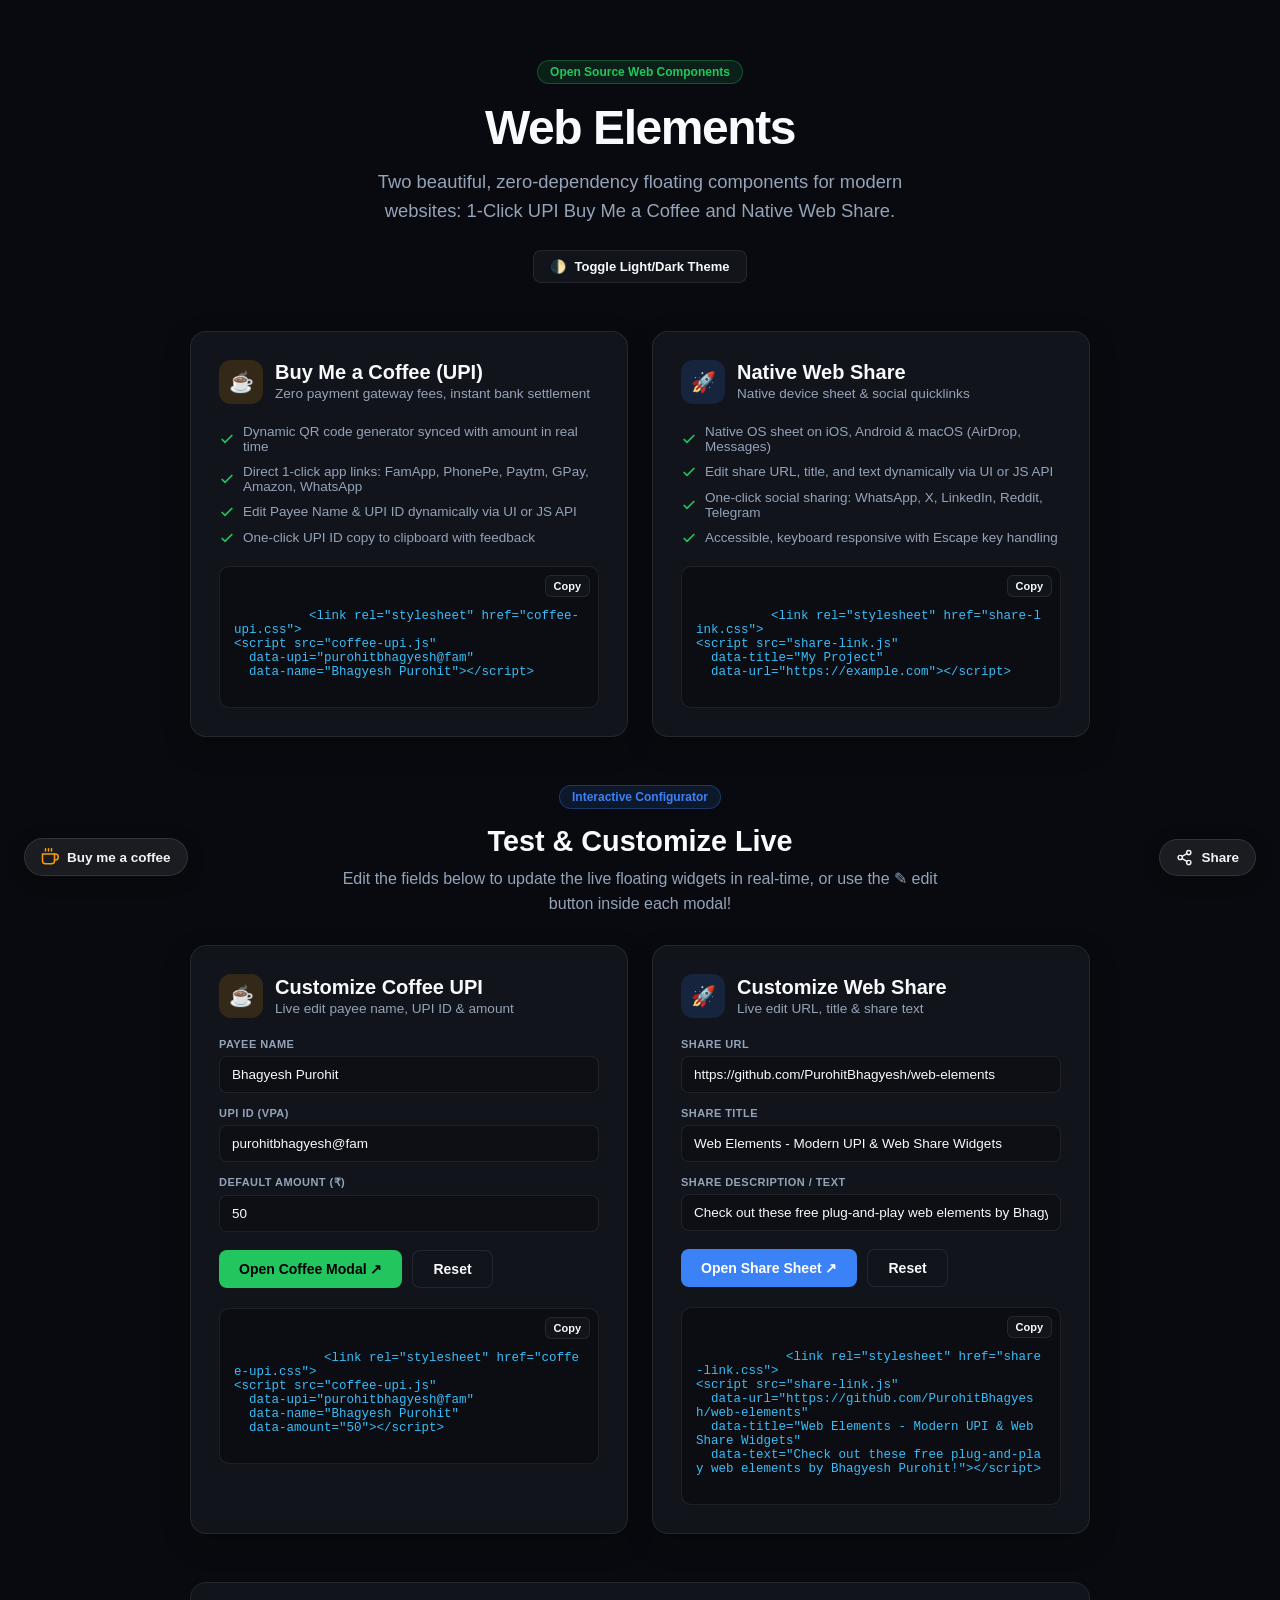
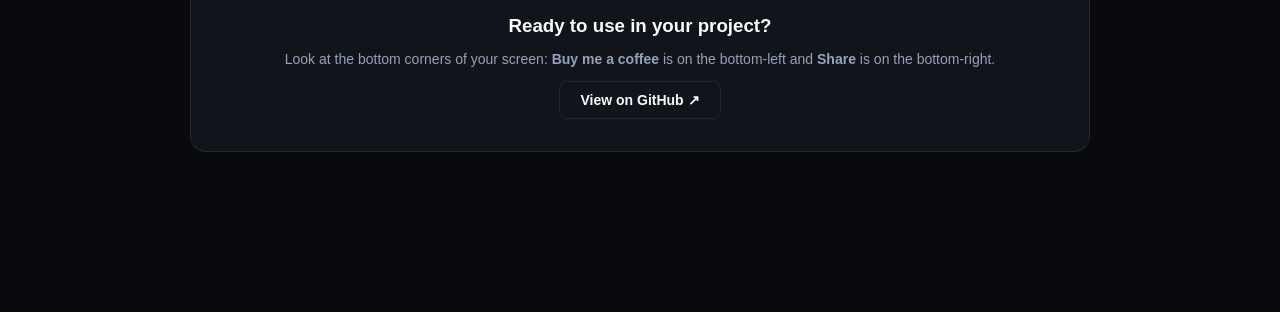
==== index.html @ 665c2f91 "feat: add dynamic widget editing, developer playground, git docs & professional README" ====
<!DOCTYPE html>
<html lang="en">
<head>
  <meta charset="UTF-8">
  <meta name="viewport" content="width=device-width, initial-scale=1.0">
  <title>Web Elements - Modern UPI Buy Me a Coffee & Web Share Widgets</title>
  <meta name="description" content="Lightweight, plug-and-play floating widgets for modern websites: 1-click UPI Buy Me a Coffee and Native Web Share.">
  <link rel="stylesheet" href="coffee-upi.css">
  <link rel="stylesheet" href="share-link.css">
  <style>
    :root {
      --bg: #090a0f;
      --surface: #12141c;
      --surface-border: rgba(255, 255, 255, 0.08);
      --text: #f8fafc;
      --text-muted: #94a3b8;
      --accent: #22c55e;
      --accent-blue: #3b82f6;
      --font: -apple-system, BlinkMacSystemFont, "Segoe UI", Roboto, sans-serif;
    }

    [data-theme="light"] {
      --bg: #f8fafc;
      --surface: #ffffff;
      --surface-border: rgba(0, 0, 0, 0.08);
      --text: #0f172a;
      --text-muted: #64748b;
      --accent: #16a34a;
      --accent-blue: #2563eb;
    }

    * { box-sizing: border-box; margin: 0; padding: 0; }
    body {
      background: var(--bg);
      color: var(--text);
      font-family: var(--font);
      min-height: 100vh;
      display: flex;
      flex-direction: column;
      align-items: center;
      padding: 60px 20px 140px;
      transition: background 0.2s, color 0.2s;
    }

    .container {
      max-width: 900px;
      width: 100%;
    }

    header {
      text-align: center;
      margin-bottom: 48px;
    }

    .badge {
      display: inline-flex;
      align-items: center;
      gap: 6px;
      padding: 4px 12px;
      border-radius: 999px;
      background: rgba(34, 197, 94, 0.12);
      border: 1px solid rgba(34, 197, 94, 0.3);
      color: var(--accent);
      font-size: 12px;
      font-weight: 600;
      margin-bottom: 16px;
    }

    h1 {
      font-size: clamp(2rem, 5vw, 3rem);
      font-weight: 800;
      letter-spacing: -0.03em;
      margin-bottom: 12px;
    }

    p.lead {
      color: var(--text-muted);
      font-size: 1.15rem;
      max-width: 600px;
      margin: 0 auto 24px;
      line-height: 1.6;
    }

    .theme-toggle-btn {
      background: var(--surface);
      border: 1px solid var(--surface-border);
      color: var(--text);
      padding: 8px 16px;
      border-radius: 8px;
      font-size: 13px;
      font-weight: 600;
      cursor: pointer;
      display: inline-flex;
      align-items: center;
      gap: 8px;
      transition: all 0.15s ease;
    }

    .theme-toggle-btn:hover {
      border-color: var(--text-muted);
    }

    .grid {
      display: grid;
      grid-template-columns: repeat(auto-fit, minmax(380px, 1fr));
      gap: 24px;
      margin-bottom: 48px;
    }

    .card {
      background: var(--surface);
      border: 1px solid var(--surface-border);
      border-radius: 16px;
      padding: 28px;
      display: flex;
      flex-direction: column;
      gap: 20px;
      box-shadow: 0 10px 30px rgba(0, 0, 0, 0.2);
    }

    .card-header {
      display: flex;
      align-items: center;
      gap: 12px;
    }

    .card-icon {
      width: 44px;
      height: 44px;
      border-radius: 12px;
      display: flex;
      align-items: center;
      justify-content: center;
      font-size: 20px;
    }

    .card-icon.coffee { background: rgba(245, 158, 11, 0.15); color: #f59e0b; }
    .card-icon.share { background: rgba(59, 130, 246, 0.15); color: var(--accent-blue); }

    .card-title h2 {
      font-size: 1.25rem;
      font-weight: 700;
    }

    .card-title span {
      font-size: 0.85rem;
      color: var(--text-muted);
    }

    .feature-list {
      list-style: none;
      display: flex;
      flex-direction: column;
      gap: 10px;
      font-size: 13.5px;
      color: var(--text-muted);
    }

    .feature-list li {
      display: flex;
      align-items: center;
      gap: 8px;
    }

    .feature-list li svg {
      color: var(--accent);
      flex-shrink: 0;
    }

    .code-box {
      background: rgba(0, 0, 0, 0.3);
      border: 1px solid var(--surface-border);
      border-radius: 10px;
      padding: 14px;
      position: relative;
      font-family: ui-monospace, SFMono-Regular, Menlo, monospace;
      font-size: 12.5px;
      overflow-x: auto;
      color: #38bdf8;
      white-space: pre-wrap;
      word-break: break-all;
    }

    [data-theme="light"] .code-box {
      background: #f1f5f9;
      color: #0369a1;
    }

    .code-copy-btn {
      position: absolute;
      top: 8px;
      right: 8px;
      background: var(--surface);
      border: 1px solid var(--surface-border);
      color: var(--text);
      font-size: 11px;
      font-weight: 600;
      padding: 4px 8px;
      border-radius: 6px;
      cursor: pointer;
      z-index: 2;
    }

    .code-copy-btn:hover {
      border-color: var(--accent);
    }

    /* Playground Section */
    .playground-section {
      margin-bottom: 48px;
    }

    .playground-header {
      text-align: center;
      margin-bottom: 28px;
    }

    .playground-header h2 {
      font-size: 1.8rem;
      font-weight: 800;
      margin-bottom: 8px;
    }

    .playground-form {
      display: flex;
      flex-direction: column;
      gap: 14px;
    }

    .form-group {
      display: flex;
      flex-direction: column;
      gap: 6px;
    }

    .form-group label {
      font-size: 11px;
      font-weight: 700;
      color: var(--text-muted);
      text-transform: uppercase;
      letter-spacing: 0.04em;
    }

    .form-group input {
      background: rgba(0, 0, 0, 0.25);
      border: 1px solid var(--surface-border);
      border-radius: 8px;
      padding: 10px 12px;
      color: var(--text);
      font-family: inherit;
      font-size: 13.5px;
      outline: none;
      transition: border-color 0.15s ease;
    }

    [data-theme="light"] .form-group input {
      background: #f1f5f9;
      color: #0f172a;
    }

    .form-group input:focus {
      border-color: var(--accent);
    }

    .form-actions {
      display: flex;
      gap: 10px;
      margin-top: 4px;
      flex-wrap: wrap;
    }

    .cta-banner {
      text-align: center;
      padding: 32px;
      background: var(--surface);
      border: 1px solid var(--surface-border);
      border-radius: 16px;
      display: flex;
      flex-direction: column;
      align-items: center;
      gap: 14px;
    }

    .cta-buttons {
      display: flex;
      gap: 12px;
      flex-wrap: wrap;
      justify-content: center;
    }

    .btn {
      display: inline-flex;
      align-items: center;
      gap: 8px;
      padding: 10px 20px;
      border-radius: 8px;
      font-size: 14px;
      font-weight: 600;
      text-decoration: none;
      cursor: pointer;
      transition: all 0.15s ease;
    }

    .btn-primary {
      background: var(--accent);
      color: #000;
      border: none;
    }

    .btn-primary:hover {
      background: #16a34a;
      transform: translateY(-1px);
    }

    .btn-secondary {
      background: var(--surface);
      color: var(--text);
      border: 1px solid var(--surface-border);
    }

    .btn-secondary:hover {
      border-color: var(--text);
    }
  </style>
</head>
<body>
  <div class="container">
    <header>
      <div class="badge">Open Source Web Components</div>
      <h1>Web Elements</h1>
      <p class="lead">Two beautiful, zero-dependency floating components for modern websites: 1-Click UPI Buy Me a Coffee and Native Web Share.</p>
      <button class="theme-toggle-btn" id="btnToggleTheme" type="button">
        <span>🌓</span> Toggle Light/Dark Theme
      </button>
    </header>

    <div class="grid">
      <!-- 1. Buy Me a Coffee (UPI) Feature Card -->
      <div class="card">
        <div class="card-header">
          <div class="card-icon coffee">☕</div>
          <div class="card-title">
            <h2>Buy Me a Coffee (UPI)</h2>
            <span>Zero payment gateway fees, instant bank settlement</span>
          </div>
        </div>

        <ul class="feature-list">
          <li>
            <svg width="16" height="16" viewBox="0 0 24 24" fill="none" stroke="currentColor" stroke-width="2.5"><polyline points="20 6 9 17 4 12"/></svg>
            Dynamic QR code generator synced with amount in real time
          </li>
          <li>
            <svg width="16" height="16" viewBox="0 0 24 24" fill="none" stroke="currentColor" stroke-width="2.5"><polyline points="20 6 9 17 4 12"/></svg>
            Direct 1-click app links: FamApp, PhonePe, Paytm, GPay, Amazon, WhatsApp
          </li>
          <li>
            <svg width="16" height="16" viewBox="0 0 24 24" fill="none" stroke="currentColor" stroke-width="2.5"><polyline points="20 6 9 17 4 12"/></svg>
            Edit Payee Name & UPI ID dynamically via UI or JS API
          </li>
          <li>
            <svg width="16" height="16" viewBox="0 0 24 24" fill="none" stroke="currentColor" stroke-width="2.5"><polyline points="20 6 9 17 4 12"/></svg>
            One-click UPI ID copy to clipboard with feedback
          </li>
        </ul>

        <div class="code-box">
          <button class="code-copy-btn" onclick="navigator.clipboard.writeText(this.nextElementSibling.innerText); this.innerText='Copied!'">Copy</button>
          <code>&lt;link rel="stylesheet" href="coffee-upi.css"&gt;
&lt;script src="coffee-upi.js"
  data-upi="purohitbhagyesh@fam"
  data-name="Bhagyesh Purohit"&gt;&lt;/script&gt;</code>
        </div>
      </div>

      <!-- 2. Share Link Feature Card -->
      <div class="card">
        <div class="card-header">
          <div class="card-icon share">🚀</div>
          <div class="card-title">
            <h2>Native Web Share</h2>
            <span>Native device sheet & social quicklinks</span>
          </div>
        </div>

        <ul class="feature-list">
          <li>
            <svg width="16" height="16" viewBox="0 0 24 24" fill="none" stroke="currentColor" stroke-width="2.5"><polyline points="20 6 9 17 4 12"/></svg>
            Native OS sheet on iOS, Android & macOS (AirDrop, Messages)
          </li>
          <li>
            <svg width="16" height="16" viewBox="0 0 24 24" fill="none" stroke="currentColor" stroke-width="2.5"><polyline points="20 6 9 17 4 12"/></svg>
            Edit share URL, title, and text dynamically via UI or JS API
          </li>
          <li>
            <svg width="16" height="16" viewBox="0 0 24 24" fill="none" stroke="currentColor" stroke-width="2.5"><polyline points="20 6 9 17 4 12"/></svg>
            One-click social sharing: WhatsApp, X, LinkedIn, Reddit, Telegram
          </li>
          <li>
            <svg width="16" height="16" viewBox="0 0 24 24" fill="none" stroke="currentColor" stroke-width="2.5"><polyline points="20 6 9 17 4 12"/></svg>
            Accessible, keyboard responsive with Escape key handling
          </li>
        </ul>

        <div class="code-box">
          <button class="code-copy-btn" onclick="navigator.clipboard.writeText(this.nextElementSibling.innerText); this.innerText='Copied!'">Copy</button>
          <code>&lt;link rel="stylesheet" href="share-link.css"&gt;
&lt;script src="share-link.js"
  data-title="My Project"
  data-url="https://example.com"&gt;&lt;/script&gt;</code>
        </div>
      </div>
    </div>

    <!-- Interactive Configurator / Live Playground -->
    <section class="playground-section">
      <div class="playground-header">
        <div class="badge" style="background: rgba(59, 130, 246, 0.12); border-color: rgba(59, 130, 246, 0.3); color: var(--accent-blue);">Interactive Configurator</div>
        <h2>Test & Customize Live</h2>
        <p class="lead" style="font-size: 1rem; margin-bottom: 24px;">Edit the fields below to update the live floating widgets in real-time, or use the ✎ edit button inside each modal!</p>
      </div>

      <div class="grid">
        <!-- Coffee Customizer Card -->
        <div class="card">
          <div class="card-header">
            <div class="card-icon coffee">☕</div>
            <div class="card-title">
              <h2>Customize Coffee UPI</h2>
              <span>Live edit payee name, UPI ID & amount</span>
            </div>
          </div>

          <div class="playground-form">
            <div class="form-group">
              <label for="cfgPayeeName">Payee Name</label>
              <input type="text" id="cfgPayeeName" value="Bhagyesh Purohit" placeholder="e.g. Bhagyesh Purohit">
            </div>

            <div class="form-group">
              <label for="cfgUpiId">UPI ID (VPA)</label>
              <input type="text" id="cfgUpiId" value="purohitbhagyesh@fam" placeholder="e.g. username@fam">
            </div>

            <div class="form-group">
              <label for="cfgDefaultAmt">Default Amount (₹)</label>
              <input type="number" id="cfgDefaultAmt" value="50" min="1" max="100000">
            </div>

            <div class="form-actions">
              <button type="button" class="btn btn-primary" id="btnOpenCoffee">Open Coffee Modal ↗</button>
              <button type="button" class="btn btn-secondary" id="btnResetCoffee">Reset</button>
            </div>
          </div>

          <div class="code-box">
            <button class="code-copy-btn" id="btnCopyCoffeeSnippet">Copy</button>
            <code id="codeCoffeeSnippet"></code>
          </div>
        </div>

        <!-- Share Customizer Card -->
        <div class="card">
          <div class="card-header">
            <div class="card-icon share">🚀</div>
            <div class="card-title">
              <h2>Customize Web Share</h2>
              <span>Live edit URL, title & share text</span>
            </div>
          </div>

          <div class="playground-form">
            <div class="form-group">
              <label for="cfgShareUrl">Share URL</label>
              <input type="url" id="cfgShareUrl" value="https://github.com/PurohitBhagyesh/web-elements" placeholder="https://...">
            </div>

            <div class="form-group">
              <label for="cfgShareTitle">Share Title</label>
              <input type="text" id="cfgShareTitle" value="Web Elements - Modern UPI & Web Share Widgets" placeholder="Page Title">
            </div>

            <div class="form-group">
              <label for="cfgShareText">Share Description / Text</label>
              <input type="text" id="cfgShareText" value="Check out these free plug-and-play web elements by Bhagyesh Purohit!" placeholder="Message">
            </div>

            <div class="form-actions">
              <button type="button" class="btn btn-primary" style="background: var(--accent-blue); color: #fff;" id="btnOpenShare">Open Share Sheet ↗</button>
              <button type="button" class="btn btn-secondary" id="btnResetShare">Reset</button>
            </div>
          </div>

          <div class="code-box">
            <button class="code-copy-btn" id="btnCopyShareSnippet">Copy</button>
            <code id="codeShareSnippet"></code>
          </div>
        </div>
      </div>
    </section>

    <div class="cta-banner">
      <h3>Ready to use in your project?</h3>
      <p style="color: var(--text-muted); font-size: 14px;">Look at the bottom corners of your screen: <strong>Buy me a coffee</strong> is on the bottom-left and <strong>Share</strong> is on the bottom-right.</p>
      <div class="cta-buttons">
        <a href="https://github.com/PurohitBhagyesh/web-elements" class="btn btn-secondary" target="_blank" rel="noopener noreferrer">View on GitHub ↗</a>
      </div>
    </div>
  </div>

  <!-- Load Scripts -->
  <script src="coffee-upi.js"></script>
  <script src="share-link.js"></script>

  <script>
    // Initialize Both Live Widgets Programmatically
    const coffeeWidget = CoffeeUPI.init({
      upiId: 'purohitbhagyesh@fam',
      payeeName: 'Bhagyesh Purohit',
      defaultAmount: 50,
      presets: [20, 50, 100, 200],
      position: 'bottom-left'
    });

    const shareWidget = ShareLink.init({
      title: 'Web Elements - Modern UPI & Web Share Widgets',
      text: 'Check out these free plug-and-play web elements by Bhagyesh Purohit!',
      url: 'https://github.com/PurohitBhagyesh/web-elements',
      position: 'bottom-right'
    });

    // Theme toggle
    const themeBtn = document.getElementById('btnToggleTheme');
    themeBtn.addEventListener('click', () => {
      const current = document.documentElement.getAttribute('data-theme');
      const next = current === 'light' ? 'dark' : 'light';
      document.documentElement.setAttribute('data-theme', next);
    });

    // Interactive Coffee Playground Sync
    const inputPayeeName = document.getElementById('cfgPayeeName');
    const inputUpiId = document.getElementById('cfgUpiId');
    const inputDefaultAmt = document.getElementById('cfgDefaultAmt');
    const codeCoffeeSnippet = document.getElementById('codeCoffeeSnippet');
    const btnOpenCoffee = document.getElementById('btnOpenCoffee');
    const btnResetCoffee = document.getElementById('btnResetCoffee');
    const btnCopyCoffeeSnippet = document.getElementById('btnCopyCoffeeSnippet');

    function updateCoffeeConfig() {
      const name = inputPayeeName.value.trim() || 'Bhagyesh Purohit';
      const upi = inputUpiId.value.trim() || 'purohitbhagyesh@fam';
      const amt = parseInt(inputDefaultAmt.value, 10) || 50;

      coffeeWidget.updateConfig({
        payeeName: name,
        upiId: upi,
        amount: amt
      });

      codeCoffeeSnippet.textContent = `<link rel="stylesheet" href="coffee-upi.css">\n<script src="coffee-upi.js"\n  data-upi="${upi}"\n  data-name="${name}"\n  data-amount="${amt}"><\/script>`;
    }

    inputPayeeName.addEventListener('input', updateCoffeeConfig);
    inputUpiId.addEventListener('input', updateCoffeeConfig);
    inputDefaultAmt.addEventListener('input', updateCoffeeConfig);

    btnOpenCoffee.addEventListener('click', () => {
      coffeeWidget.open();
    });

    btnResetCoffee.addEventListener('click', () => {
      inputPayeeName.value = 'Bhagyesh Purohit';
      inputUpiId.value = 'purohitbhagyesh@fam';
      inputDefaultAmt.value = 50;
      updateCoffeeConfig();
    });

    btnCopyCoffeeSnippet.addEventListener('click', () => {
      navigator.clipboard.writeText(codeCoffeeSnippet.textContent);
      btnCopyCoffeeSnippet.textContent = 'Copied!';
      setTimeout(() => btnCopyCoffeeSnippet.textContent = 'Copy', 2000);
    });

    // Interactive Share Playground Sync
    const inputShareUrl = document.getElementById('cfgShareUrl');
    const inputShareTitle = document.getElementById('cfgShareTitle');
    const inputShareText = document.getElementById('cfgShareText');
    const codeShareSnippet = document.getElementById('codeShareSnippet');
    const btnOpenShare = document.getElementById('btnOpenShare');
    const btnResetShare = document.getElementById('btnResetShare');
    const btnCopyShareSnippet = document.getElementById('btnCopyShareSnippet');

    function updateShareConfig() {
      const url = inputShareUrl.value.trim() || 'https://github.com/PurohitBhagyesh/web-elements';
      const title = inputShareTitle.value.trim() || 'Web Elements';
      const text = inputShareText.value.trim() || 'Check this out!';

      shareWidget.updateConfig({
        url: url,
        title: title,
        text: text
      });

      codeShareSnippet.textContent = `<link rel="stylesheet" href="share-link.css">\n<script src="share-link.js"\n  data-url="${url}"\n  data-title="${title}"\n  data-text="${text}"><\/script>`;
    }

    inputShareUrl.addEventListener('input', updateShareConfig);
    inputShareTitle.addEventListener('input', updateShareConfig);
    inputShareText.addEventListener('input', updateShareConfig);

    btnOpenShare.addEventListener('click', () => {
      shareWidget.open();
    });

    btnResetShare.addEventListener('click', () => {
      inputShareUrl.value = 'https://github.com/PurohitBhagyesh/web-elements';
      inputShareTitle.value = 'Web Elements - Modern UPI & Web Share Widgets';
      inputShareText.value = 'Check out these free plug-and-play web elements by Bhagyesh Purohit!';
      updateShareConfig();
    });

    btnCopyShareSnippet.addEventListener('click', () => {
      navigator.clipboard.writeText(codeShareSnippet.textContent);
      btnCopyShareSnippet.textContent = 'Copied!';
      setTimeout(() => btnCopyShareSnippet.textContent = 'Copy', 2000);
    });

    // Initial render of code snippets
    updateCoffeeConfig();
    updateShareConfig();
  </script>
</body>
</html>
---- coffee-upi.css ----
/**
 * Coffee UPI - Plug & Play Buy Me A Coffee (UPI) Floating Widget
 * Supports: FamApp, Google Pay, PhonePe, Paytm, Amazon Pay, WhatsApp, BHIM
 * Author: Bhagyesh Purohit (github.com/PurohitBhagyesh)
 * License: MIT
 */

:root {
  --cupi-bg: #121316;
  --cupi-surface: #1a1c22;
  --cupi-surface-hover: #23262e;
  --cupi-border: rgba(255, 255, 255, 0.1);
  --cupi-border-focus: rgba(255, 255, 255, 0.25);
  --cupi-accent: #22c55e;
  --cupi-accent-soft: rgba(34, 197, 94, 0.15);
  --cupi-text: #f4f4f5;
  --cupi-text-muted: #a1a1aa;
  --cupi-text-dim: #71717a;
  --cupi-shadow: 0 16px 40px rgba(0, 0, 0, 0.45);
  --cupi-font: -apple-system, BlinkMacSystemFont, "Segoe UI", Roboto, Helvetica, Arial, sans-serif;
}

/* Light theme overrides when data-theme="light" or user class */
[data-theme="light"] {
  --cupi-bg: #f8fafc;
  --cupi-surface: #ffffff;
  --cupi-surface-hover: #f1f5f9;
  --cupi-border: rgba(0, 0, 0, 0.1);
  --cupi-border-focus: rgba(0, 0, 0, 0.25);
  --cupi-accent: #16a34a;
  --cupi-accent-soft: rgba(22, 163, 74, 0.12);
  --cupi-text: #0f172a;
  --cupi-text-muted: #64748b;
  --cupi-text-dim: #94a3b8;
  --cupi-shadow: 0 16px 36px rgba(0, 0, 0, 0.15);
}

.cupi-widget {
  position: fixed;
  bottom: 24px;
  left: 24px;
  z-index: 9990;
  font-family: var(--cupi-font);
  font-size: 14px;
  line-height: 1.5;
  box-sizing: border-box;
}

.cupi-widget *,
.cupi-widget *::before,
.cupi-widget *::after {
  box-sizing: border-box;
}

/* Floating Trigger Pill */
.cupi-pill {
  display: inline-flex;
  align-items: center;
  gap: 8px;
  background-color: var(--cupi-surface);
  color: var(--cupi-text);
  border: 1px solid var(--cupi-border);
  padding: 9px 16px;
  border-radius: 999px;
  font-size: 13.5px;
  font-weight: 600;
  cursor: pointer;
  box-shadow: 0 4px 18px rgba(0, 0, 0, 0.25);
  transition: transform 0.18s ease, background-color 0.18s ease, border-color 0.18s ease;
  user-select: none;
}

.cupi-pill:hover {
  background-color: var(--cupi-surface-hover);
  border-color: var(--cupi-accent);
  transform: translateY(-2px);
}

.cupi-pill:active {
  transform: translateY(0);
}

.cupi-pill-icon {
  display: flex;
  align-items: center;
  color: #f59e0b;
}

/* Flyout Card Modal */
.cupi-card {
  position: absolute;
  bottom: calc(100% + 12px);
  left: 0;
  width: 320px;
  background-color: var(--cupi-surface);
  border: 1px solid var(--cupi-border);
  border-radius: 14px;
  padding: 16px;
  box-shadow: var(--cupi-shadow);
  display: none;
  flex-direction: column;
  gap: 12px;
  animation: cupiPop 0.2s cubic-bezier(0.16, 1, 0.3, 1) forwards;
}

.cupi-card.cupi-active {
  display: flex;
}

@keyframes cupiPop {
  from {
    opacity: 0;
    transform: translateY(8px) scale(0.97);
  }
  to {
    opacity: 1;
    transform: translateY(0) scale(1);
  }
}

/* Card Header */
.cupi-header {
  display: flex;
  align-items: flex-start;
  justify-content: space-between;
  border-bottom: 1px solid var(--cupi-border);
  padding-bottom: 10px;
}

.cupi-title-group {
  display: flex;
  flex-direction: column;
  gap: 4px;
}

.cupi-title {
  font-size: 15px;
  font-weight: 700;
  color: var(--cupi-text);
  margin: 0;
}

.cupi-id-row {
  display: flex;
  align-items: center;
  gap: 6px;
}

.cupi-copy-id {
  display: inline-flex;
  align-items: center;
  gap: 6px;
  background-color: var(--cupi-surface-hover);
  border: 1px solid var(--cupi-border);
  border-radius: 6px;
  padding: 3px 8px;
  font-size: 11px;
  color: var(--cupi-text-muted);
  cursor: pointer;
  transition: all 0.15s ease;
  width: fit-content;
}

.cupi-copy-id:hover {
  border-color: var(--cupi-accent);
  color: var(--cupi-text);
}

.cupi-copy-id code {
  font-family: ui-monospace, SFMono-Regular, Menlo, monospace;
  font-size: 11px;
}

.cupi-edit-btn {
  background-color: var(--cupi-surface-hover);
  border: 1px solid var(--cupi-border);
  border-radius: 6px;
  padding: 3px 6px;
  font-size: 11px;
  color: var(--cupi-text-muted);
  cursor: pointer;
  display: inline-flex;
  align-items: center;
  justify-content: center;
  transition: all 0.15s ease;
}

.cupi-edit-btn:hover {
  border-color: var(--cupi-accent);
  color: var(--cupi-accent);
}

/* Inline Edit Drawer */
.cupi-edit-drawer {
  background: var(--cupi-bg);
  border: 1px solid var(--cupi-border);
  border-radius: 10px;
  padding: 12px;
  display: flex;
  flex-direction: column;
  gap: 10px;
  animation: cupiPop 0.18s cubic-bezier(0.16, 1, 0.3, 1) forwards;
}

.cupi-edit-field {
  display: flex;
  flex-direction: column;
  gap: 4px;
}

.cupi-edit-field label {
  font-size: 11px;
  font-weight: 600;
  color: var(--cupi-text-dim);
  text-transform: uppercase;
  letter-spacing: 0.04em;
}

.cupi-edit-field input {
  background: var(--cupi-surface);
  border: 1px solid var(--cupi-border);
  border-radius: 6px;
  padding: 6px 10px;
  color: var(--cupi-text);
  font-family: inherit;
  font-size: 12.5px;
  outline: none;
  transition: border-color 0.15s ease;
}

.cupi-edit-field input:focus {
  border-color: var(--cupi-accent);
}

.cupi-edit-actions {
  display: flex;
  gap: 8px;
  margin-top: 2px;
}

.cupi-edit-save-btn {
  background: var(--cupi-accent);
  color: #000;
  border: none;
  border-radius: 6px;
  padding: 6px 12px;
  font-size: 12px;
  font-weight: 600;
  cursor: pointer;
  transition: opacity 0.15s ease;
}

.cupi-edit-save-btn:hover {
  opacity: 0.9;
}

.cupi-edit-cancel-btn {
  background: transparent;
  color: var(--cupi-text-muted);
  border: 1px solid var(--cupi-border);
  border-radius: 6px;
  padding: 6px 12px;
  font-size: 12px;
  font-weight: 500;
  cursor: pointer;
  transition: all 0.15s ease;
}

.cupi-edit-cancel-btn:hover {
  color: var(--cupi-text);
  border-color: var(--cupi-text-dim);
}

.cupi-close-btn {
  background: none;
  border: none;
  font-size: 20px;
  line-height: 1;
  color: var(--cupi-text-dim);
  cursor: pointer;
  padding: 2px 6px;
  border-radius: 6px;
  transition: color 0.15s ease, background-color 0.15s ease;
}

.cupi-close-btn:hover {
  color: var(--cupi-text);
  background-color: var(--cupi-surface-hover);
}

/* Card Body */
.cupi-body {
  display: flex;
  flex-direction: column;
  gap: 12px;
}

/* QR Code Section */
.cupi-qr-wrapper {
  display: flex;
  flex-direction: column;
  align-items: center;
  gap: 6px;
}

.cupi-qr-pad {
  background: #ffffff;
  border-radius: 10px;
  padding: 8px;
  display: flex;
  align-items: center;
  justify-content: center;
  border: 1px solid rgba(0, 0, 0, 0.1);
  min-height: 156px;
  width: 156px;
  box-shadow: 0 4px 12px rgba(0, 0, 0, 0.1);
}

.cupi-qr-pad img {
  display: block;
  width: 140px;
  height: 140px;
}

.cupi-qr-caption {
  font-size: 11px;
  color: var(--cupi-text-dim);
  text-align: center;
}

/* Amount Input */
.cupi-input-wrap {
  display: flex;
  align-items: center;
  background-color: var(--cupi-surface-hover);
  border: 1px solid var(--cupi-border);
  border-radius: 8px;
  padding: 0 12px;
  height: 38px;
  transition: border-color 0.15s;
}

.cupi-input-wrap:focus-within {
  border-color: var(--cupi-accent);
}

.cupi-currency {
  font-size: 15px;
  color: var(--cupi-text-muted);
  font-weight: 600;
  margin-right: 6px;
}

.cupi-amount-input {
  flex: 1;
  background: none;
  border: none;
  outline: none;
  color: var(--cupi-text);
  font-size: 14px;
  font-family: inherit;
  font-weight: 600;
  width: 100%;
}

/* Presets Chips */
.cupi-presets {
  display: grid;
  grid-template-columns: repeat(4, 1fr);
  gap: 6px;
}

.cupi-preset-chip {
  background-color: var(--cupi-surface-hover);
  border: 1px solid var(--cupi-border);
  color: var(--cupi-text-muted);
  padding: 6px 0;
  font-size: 12px;
  font-weight: 500;
  border-radius: 6px;
  cursor: pointer;
  text-align: center;
  transition: all 0.15s ease;
}

.cupi-preset-chip:hover {
  border-color: var(--cupi-border-focus);
  color: var(--cupi-text);
}

.cupi-preset-chip.active {
  background-color: var(--cupi-accent-soft);
  border-color: var(--cupi-accent);
  color: var(--cupi-accent);
  font-weight: 700;
}

/* Direct UPI App Section */
.cupi-apps-section {
  display: flex;
  flex-direction: column;
  gap: 8px;
  margin-top: 2px;
}

.cupi-apps-header {
  font-size: 10.5px;
  font-weight: 700;
  color: var(--cupi-text-dim);
  text-transform: uppercase;
  letter-spacing: 0.5px;
}

.cupi-apps-grid {
  display: grid;
  grid-template-columns: repeat(3, 1fr);
  gap: 6px;
}

.cupi-app-btn {
  display: flex;
  flex-direction: column;
  align-items: center;
  justify-content: center;
  gap: 4px;
  padding: 8px 4px;
  background: var(--cupi-surface-hover);
  border: 1px solid var(--cupi-border);
  border-radius: 8px;
  color: var(--cupi-text);
  font-size: 11px;
  font-weight: 600;
  cursor: pointer;
  transition: all 0.15s ease;
}

.cupi-app-btn:hover {
  background: var(--cupi-surface);
  border-color: var(--cupi-accent);
  transform: translateY(-1px);
}

.cupi-app-badge {
  display: inline-flex;
  align-items: center;
  justify-content: center;
  width: 24px;
  height: 24px;
  border-radius: 6px;
  font-size: 10px;
  font-weight: 800;
  color: #fff;
  letter-spacing: -0.2px;
}

.cupi-fam-badge { background: linear-gradient(135deg, #f59e0b, #d97706); }
.cupi-amz-badge { background: linear-gradient(135deg, #232f3e, #131921); color: #ff9900; border: 1px solid rgba(255,153,0,0.4); }
.cupi-pe-badge { background: linear-gradient(135deg, #5f259f, #7c3aed); }
.cupi-gpay-badge { background: linear-gradient(135deg, #4285f4, #0f9d58); }
.cupi-paytm-badge { background: linear-gradient(135deg, #00b9f5, #002e6e); }
.cupi-wa-badge { background: linear-gradient(135deg, #25d366, #128c7e); }

/* Alert Notice */
.cupi-alert {
  display: flex;
  align-items: flex-start;
  gap: 8px;
  background-color: rgba(239, 68, 68, 0.12);
  border: 1px solid rgba(239, 68, 68, 0.3);
  border-radius: 8px;
  padding: 8px 10px;
  margin-top: 4px;
  text-align: left;
}

.cupi-alert-icon {
  color: #ef4444;
  flex-shrink: 0;
  margin-top: 1px;
}

.cupi-alert-text strong {
  display: block;
  font-size: 11.5px;
  font-weight: 700;
  color: #ef4444;
}

.cupi-alert-text p {
  font-size: 10.5px;
  color: var(--cupi-text-muted);
  line-height: 1.4;
  margin: 2px 0 0;
}

.cupi-alert-close {
  background: transparent;
  border: none;
  color: var(--cupi-text-muted);
  font-size: 16px;
  cursor: pointer;
  padding: 0 4px;
}

.cupi-footer-note {
  font-size: 11px;
  color: var(--cupi-text-dim);
  text-align: center;
  margin: 0;
}

/* Hover-to-open on desktop pointer */
@media (hover: hover) and (pointer: fine) {
  .cupi-widget:hover .cupi-card,
  .cupi-card:hover {
    display: flex;
  }
}

/* Mobile responsive bottom sheet */
@media (max-width: 480px) {
  .cupi-widget {
    left: 14px;
    bottom: max(14px, env(safe-area-inset-bottom));
  }

  .cupi-card {
    position: fixed;
    left: 14px;
    right: 14px;
    bottom: max(64px, calc(env(safe-area-inset-bottom) + 56px));
    width: auto;
    max-width: 360px;
    margin: 0 auto;
    max-height: 82vh;
    overflow-y: auto;
  }
}
---- share-link.css ----
/**
 * Share Link - Plug & Play Web Share & Social Sharing Floating Widget
 * Features: Native Web Share API, 1-Click Clipboard Copy, Social Quicklinks (WhatsApp, X, LinkedIn, Reddit, Telegram)
 * Author: Bhagyesh Purohit (github.com/PurohitBhagyesh)
 * License: MIT
 */

:root {
  --wshare-bg: #121316;
  --wshare-surface: #1a1c22;
  --wshare-surface-hover: #23262e;
  --wshare-border: rgba(255, 255, 255, 0.1);
  --wshare-border-focus: rgba(255, 255, 255, 0.25);
  --wshare-accent: #3b82f6;
  --wshare-accent-soft: rgba(59, 130, 246, 0.15);
  --wshare-text: #f4f4f5;
  --wshare-text-muted: #a1a1aa;
  --wshare-text-dim: #71717a;
  --wshare-shadow: 0 16px 40px rgba(0, 0, 0, 0.45);
  --wshare-font: -apple-system, BlinkMacSystemFont, "Segoe UI", Roboto, Helvetica, Arial, sans-serif;
}

[data-theme="light"] {
  --wshare-bg: #f8fafc;
  --wshare-surface: #ffffff;
  --wshare-surface-hover: #f1f5f9;
  --wshare-border: rgba(0, 0, 0, 0.1);
  --wshare-border-focus: rgba(0, 0, 0, 0.25);
  --wshare-accent: #2563eb;
  --wshare-accent-soft: rgba(37, 99, 235, 0.12);
  --wshare-text: #0f172a;
  --wshare-text-muted: #64748b;
  --wshare-text-dim: #94a3b8;
  --wshare-shadow: 0 16px 36px rgba(0, 0, 0, 0.15);
}

.wshare-widget {
  position: fixed;
  bottom: 24px;
  right: 24px;
  z-index: 9980;
  font-family: var(--wshare-font);
  font-size: 14px;
  line-height: 1.5;
  box-sizing: border-box;
}

.wshare-widget *,
.wshare-widget *::before,
.wshare-widget *::after {
  box-sizing: border-box;
}

/* Floating Trigger Pill */
.wshare-pill {
  display: inline-flex;
  align-items: center;
  gap: 8px;
  background-color: var(--wshare-surface);
  color: var(--wshare-text);
  border: 1px solid var(--wshare-border);
  padding: 9px 16px;
  border-radius: 999px;
  font-size: 13.5px;
  font-weight: 600;
  cursor: pointer;
  box-shadow: 0 4px 18px rgba(0, 0, 0, 0.25);
  transition: transform 0.18s ease, background-color 0.18s ease, border-color 0.18s ease, color 0.18s ease;
  user-select: none;
}

.wshare-pill:hover {
  background-color: var(--wshare-surface-hover);
  border-color: var(--wshare-accent);
  color: var(--wshare-accent);
  transform: translateY(-2px);
}

.wshare-pill:active {
  transform: translateY(0);
}

.wshare-pill-icon {
  display: flex;
  align-items: center;
}

/* Flyout Card */
.wshare-card {
  position: absolute;
  bottom: calc(100% + 12px);
  right: 0;
  width: 320px;
  background-color: var(--wshare-surface);
  border: 1px solid var(--wshare-border);
  border-radius: 14px;
  padding: 16px;
  box-shadow: var(--wshare-shadow);
  display: none;
  flex-direction: column;
  gap: 12px;
  animation: wsharePop 0.2s cubic-bezier(0.16, 1, 0.3, 1) forwards;
}

.wshare-card.wshare-active {
  display: flex;
}

@keyframes wsharePop {
  from {
    opacity: 0;
    transform: translateY(8px) scale(0.97);
  }
  to {
    opacity: 1;
    transform: translateY(0) scale(1);
  }
}

/* Card Header */
.wshare-header {
  display: flex;
  align-items: flex-start;
  justify-content: space-between;
  border-bottom: 1px solid var(--wshare-border);
  padding-bottom: 10px;
}

.wshare-title-group {
  display: flex;
  flex-direction: column;
  gap: 2px;
}

.wshare-title {
  font-size: 14px;
  font-weight: 700;
  color: var(--wshare-text);
  margin: 0;
}

.wshare-subtitle {
  font-size: 11px;
  color: var(--wshare-text-muted);
  margin: 0;
}

.wshare-header-actions {
  display: flex;
  align-items: center;
  gap: 6px;
}

.wshare-edit-btn {
  background-color: var(--wshare-surface-hover);
  border: 1px solid var(--wshare-border);
  border-radius: 6px;
  padding: 3px 6px;
  font-size: 11px;
  color: var(--wshare-text-muted);
  cursor: pointer;
  display: inline-flex;
  align-items: center;
  justify-content: center;
  transition: all 0.15s ease;
}

.wshare-edit-btn:hover {
  border-color: var(--wshare-accent);
  color: var(--wshare-accent);
}

/* Inline Edit Drawer */
.wshare-edit-drawer {
  background: var(--wshare-bg);
  border: 1px solid var(--wshare-border);
  border-radius: 10px;
  padding: 12px;
  display: flex;
  flex-direction: column;
  gap: 10px;
  animation: wsharePop 0.18s cubic-bezier(0.16, 1, 0.3, 1) forwards;
}

.wshare-edit-field {
  display: flex;
  flex-direction: column;
  gap: 4px;
}

.wshare-edit-field label {
  font-size: 11px;
  font-weight: 600;
  color: var(--wshare-text-dim);
  text-transform: uppercase;
  letter-spacing: 0.04em;
}

.wshare-edit-field input {
  background: var(--wshare-surface);
  border: 1px solid var(--wshare-border);
  border-radius: 6px;
  padding: 6px 10px;
  color: var(--wshare-text);
  font-family: inherit;
  font-size: 12.5px;
  outline: none;
  transition: border-color 0.15s ease;
}

.wshare-edit-field input:focus {
  border-color: var(--wshare-accent);
}

.wshare-edit-actions {
  display: flex;
  gap: 8px;
  margin-top: 2px;
}

.wshare-edit-save-btn {
  background: var(--wshare-accent);
  color: #fff;
  border: none;
  border-radius: 6px;
  padding: 6px 12px;
  font-size: 12px;
  font-weight: 600;
  cursor: pointer;
  transition: opacity 0.15s ease;
}

.wshare-edit-save-btn:hover {
  opacity: 0.9;
}

.wshare-edit-cancel-btn {
  background: transparent;
  color: var(--wshare-text-muted);
  border: 1px solid var(--wshare-border);
  border-radius: 6px;
  padding: 6px 12px;
  font-size: 12px;
  font-weight: 500;
  cursor: pointer;
  transition: all 0.15s ease;
}

.wshare-edit-cancel-btn:hover {
  color: var(--wshare-text);
  border-color: var(--wshare-text-dim);
}

.wshare-close-btn {
  background: none;
  border: none;
  font-size: 20px;
  line-height: 1;
  color: var(--wshare-text-dim);
  cursor: pointer;
  padding: 2px 6px;
  border-radius: 6px;
  transition: color 0.15s ease, background-color 0.15s ease;
}

.wshare-close-btn:hover {
  color: var(--wshare-text);
  background-color: var(--wshare-surface-hover);
}

/* Items List */
.wshare-body {
  display: flex;
  flex-direction: column;
  gap: 8px;
}

.wshare-item {
  display: flex;
  align-items: center;
  gap: 10px;
  padding: 9px 12px;
  background: var(--wshare-surface-hover);
  border: 1px solid var(--wshare-border);
  border-radius: 10px;
  text-decoration: none;
  color: var(--wshare-text);
  font-family: inherit;
  font-size: 13px;
  cursor: pointer;
  transition: all 0.15s ease;
  width: 100%;
  text-align: left;
}

.wshare-item:hover {
  background: var(--wshare-surface);
  border-color: var(--wshare-accent);
  transform: translateX(2px);
}

.wshare-item-icon {
  width: 30px;
  height: 30px;
  border-radius: 8px;
  display: flex;
  align-items: center;
  justify-content: center;
  flex-shrink: 0;
}

.wshare-icon-link {
  background: rgba(16, 185, 129, 0.15);
  color: #10b981;
}

.wshare-icon-sheet {
  background: rgba(59, 130, 246, 0.15);
  color: #3b82f6;
}

.wshare-item-content {
  flex: 1;
  min-width: 0;
}

.wshare-item-title {
  display: block;
  font-size: 12px;
  font-weight: 600;
  color: var(--wshare-text);
}

.wshare-item-desc {
  display: block;
  font-size: 10.5px;
  color: var(--wshare-text-muted);
  white-space: nowrap;
  overflow: hidden;
  text-overflow: ellipsis;
}

.wshare-item-badge {
  font-size: 11px;
  font-weight: 700;
  color: var(--wshare-accent);
  flex-shrink: 0;
  transition: color 0.15s;
}

/* Social Quicklinks Row */
.wshare-social-row {
  display: flex;
  align-items: center;
  justify-content: space-between;
  gap: 6px;
  margin-top: 4px;
  padding-top: 8px;
  border-top: 1px solid var(--wshare-border);
}

.wshare-social-btn {
  display: inline-flex;
  align-items: center;
  justify-content: center;
  width: 36px;
  height: 36px;
  border-radius: 8px;
  background: var(--wshare-surface-hover);
  border: 1px solid var(--wshare-border);
  color: var(--wshare-text-muted);
  text-decoration: none;
  cursor: pointer;
  transition: all 0.15s ease;
}

.wshare-social-btn:hover {
  background: var(--wshare-surface);
  color: var(--wshare-text);
  border-color: var(--wshare-accent);
  transform: translateY(-2px);
}

/* Hover-to-open on desktop pointer */
@media (hover: hover) and (pointer: fine) {
  .wshare-widget:hover .wshare-card,
  .wshare-card:hover {
    display: flex;
  }
}

/* Mobile responsive bottom sheet */
@media (max-width: 480px) {
  .wshare-widget {
    right: 14px;
    bottom: max(14px, env(safe-area-inset-bottom));
  }

  .wshare-card {
    position: fixed;
    left: 14px;
    right: 14px;
    bottom: max(64px, calc(env(safe-area-inset-bottom) + 56px));
    width: auto;
    max-width: 360px;
    margin: 0 auto;
  }
}
---- coffee-upi.css ----
/**
 * Coffee UPI - Plug & Play Buy Me A Coffee (UPI) Floating Widget
 * Supports: FamApp, Google Pay, PhonePe, Paytm, Amazon Pay, WhatsApp, BHIM
 * Author: Bhagyesh Purohit (github.com/PurohitBhagyesh)
 * License: MIT
 */

:root {
  --cupi-bg: #121316;
  --cupi-surface: #1a1c22;
  --cupi-surface-hover: #23262e;
  --cupi-border: rgba(255, 255, 255, 0.1);
  --cupi-border-focus: rgba(255, 255, 255, 0.25);
  --cupi-accent: #22c55e;
  --cupi-accent-soft: rgba(34, 197, 94, 0.15);
  --cupi-text: #f4f4f5;
  --cupi-text-muted: #a1a1aa;
  --cupi-text-dim: #71717a;
  --cupi-shadow: 0 16px 40px rgba(0, 0, 0, 0.45);
  --cupi-font: -apple-system, BlinkMacSystemFont, "Segoe UI", Roboto, Helvetica, Arial, sans-serif;
}

/* Light theme overrides when data-theme="light" or user class */
[data-theme="light"] {
  --cupi-bg: #f8fafc;
  --cupi-surface: #ffffff;
  --cupi-surface-hover: #f1f5f9;
  --cupi-border: rgba(0, 0, 0, 0.1);
  --cupi-border-focus: rgba(0, 0, 0, 0.25);
  --cupi-accent: #16a34a;
  --cupi-accent-soft: rgba(22, 163, 74, 0.12);
  --cupi-text: #0f172a;
  --cupi-text-muted: #64748b;
  --cupi-text-dim: #94a3b8;
  --cupi-shadow: 0 16px 36px rgba(0, 0, 0, 0.15);
}

.cupi-widget {
  position: fixed;
  bottom: 24px;
  left: 24px;
  z-index: 9990;
  font-family: var(--cupi-font);
  font-size: 14px;
  line-height: 1.5;
  box-sizing: border-box;
}

.cupi-widget *,
.cupi-widget *::before,
.cupi-widget *::after {
  box-sizing: border-box;
}

/* Floating Trigger Pill */
.cupi-pill {
  display: inline-flex;
  align-items: center;
  gap: 8px;
  background-color: var(--cupi-surface);
  color: var(--cupi-text);
  border: 1px solid var(--cupi-border);
  padding: 9px 16px;
  border-radius: 999px;
  font-size: 13.5px;
  font-weight: 600;
  cursor: pointer;
  box-shadow: 0 4px 18px rgba(0, 0, 0, 0.25);
  transition: transform 0.18s ease, background-color 0.18s ease, border-color 0.18s ease;
  user-select: none;
}

.cupi-pill:hover {
  background-color: var(--cupi-surface-hover);
  border-color: var(--cupi-accent);
  transform: translateY(-2px);
}

.cupi-pill:active {
  transform: translateY(0);
}

.cupi-pill-icon {
  display: flex;
  align-items: center;
  color: #f59e0b;
}

/* Flyout Card Modal */
.cupi-card {
  position: absolute;
  bottom: calc(100% + 12px);
  left: 0;
  width: 320px;
  background-color: var(--cupi-surface);
  border: 1px solid var(--cupi-border);
  border-radius: 14px;
  padding: 16px;
  box-shadow: var(--cupi-shadow);
  display: none;
  flex-direction: column;
  gap: 12px;
  animation: cupiPop 0.2s cubic-bezier(0.16, 1, 0.3, 1) forwards;
}

.cupi-card.cupi-active {
  display: flex;
}

@keyframes cupiPop {
  from {
    opacity: 0;
    transform: translateY(8px) scale(0.97);
  }
  to {
    opacity: 1;
    transform: translateY(0) scale(1);
  }
}

/* Card Header */
.cupi-header {
  display: flex;
  align-items: flex-start;
  justify-content: space-between;
  border-bottom: 1px solid var(--cupi-border);
  padding-bottom: 10px;
}

.cupi-title-group {
  display: flex;
  flex-direction: column;
  gap: 4px;
}

.cupi-title {
  font-size: 15px;
  font-weight: 700;
  color: var(--cupi-text);
  margin: 0;
}

.cupi-id-row {
  display: flex;
  align-items: center;
  gap: 6px;
}

.cupi-copy-id {
  display: inline-flex;
  align-items: center;
  gap: 6px;
  background-color: var(--cupi-surface-hover);
  border: 1px solid var(--cupi-border);
  border-radius: 6px;
  padding: 3px 8px;
  font-size: 11px;
  color: var(--cupi-text-muted);
  cursor: pointer;
  transition: all 0.15s ease;
  width: fit-content;
}

.cupi-copy-id:hover {
  border-color: var(--cupi-accent);
  color: var(--cupi-text);
}

.cupi-copy-id code {
  font-family: ui-monospace, SFMono-Regular, Menlo, monospace;
  font-size: 11px;
}

.cupi-edit-btn {
  background-color: var(--cupi-surface-hover);
  border: 1px solid var(--cupi-border);
  border-radius: 6px;
  padding: 3px 6px;
  font-size: 11px;
  color: var(--cupi-text-muted);
  cursor: pointer;
  display: inline-flex;
  align-items: center;
  justify-content: center;
  transition: all 0.15s ease;
}

.cupi-edit-btn:hover {
  border-color: var(--cupi-accent);
  color: var(--cupi-accent);
}

/* Inline Edit Drawer */
.cupi-edit-drawer {
  background: var(--cupi-bg);
  border: 1px solid var(--cupi-border);
  border-radius: 10px;
  padding: 12px;
  display: flex;
  flex-direction: column;
  gap: 10px;
  animation: cupiPop 0.18s cubic-bezier(0.16, 1, 0.3, 1) forwards;
}

.cupi-edit-field {
  display: flex;
  flex-direction: column;
  gap: 4px;
}

.cupi-edit-field label {
  font-size: 11px;
  font-weight: 600;
  color: var(--cupi-text-dim);
  text-transform: uppercase;
  letter-spacing: 0.04em;
}

.cupi-edit-field input {
  background: var(--cupi-surface);
  border: 1px solid var(--cupi-border);
  border-radius: 6px;
  padding: 6px 10px;
  color: var(--cupi-text);
  font-family: inherit;
  font-size: 12.5px;
  outline: none;
  transition: border-color 0.15s ease;
}

.cupi-edit-field input:focus {
  border-color: var(--cupi-accent);
}

.cupi-edit-actions {
  display: flex;
  gap: 8px;
  margin-top: 2px;
}

.cupi-edit-save-btn {
  background: var(--cupi-accent);
  color: #000;
  border: none;
  border-radius: 6px;
  padding: 6px 12px;
  font-size: 12px;
  font-weight: 600;
  cursor: pointer;
  transition: opacity 0.15s ease;
}

.cupi-edit-save-btn:hover {
  opacity: 0.9;
}

.cupi-edit-cancel-btn {
  background: transparent;
  color: var(--cupi-text-muted);
  border: 1px solid var(--cupi-border);
  border-radius: 6px;
  padding: 6px 12px;
  font-size: 12px;
  font-weight: 500;
  cursor: pointer;
  transition: all 0.15s ease;
}

.cupi-edit-cancel-btn:hover {
  color: var(--cupi-text);
  border-color: var(--cupi-text-dim);
}

.cupi-close-btn {
  background: none;
  border: none;
  font-size: 20px;
  line-height: 1;
  color: var(--cupi-text-dim);
  cursor: pointer;
  padding: 2px 6px;
  border-radius: 6px;
  transition: color 0.15s ease, background-color 0.15s ease;
}

.cupi-close-btn:hover {
  color: var(--cupi-text);
  background-color: var(--cupi-surface-hover);
}

/* Card Body */
.cupi-body {
  display: flex;
  flex-direction: column;
  gap: 12px;
}

/* QR Code Section */
.cupi-qr-wrapper {
  display: flex;
  flex-direction: column;
  align-items: center;
  gap: 6px;
}

.cupi-qr-pad {
  background: #ffffff;
  border-radius: 10px;
  padding: 8px;
  display: flex;
  align-items: center;
  justify-content: center;
  border: 1px solid rgba(0, 0, 0, 0.1);
  min-height: 156px;
  width: 156px;
  box-shadow: 0 4px 12px rgba(0, 0, 0, 0.1);
}

.cupi-qr-pad img {
  display: block;
  width: 140px;
  height: 140px;
}

.cupi-qr-caption {
  font-size: 11px;
  color: var(--cupi-text-dim);
  text-align: center;
}

/* Amount Input */
.cupi-input-wrap {
  display: flex;
  align-items: center;
  background-color: var(--cupi-surface-hover);
  border: 1px solid var(--cupi-border);
  border-radius: 8px;
  padding: 0 12px;
  height: 38px;
  transition: border-color 0.15s;
}

.cupi-input-wrap:focus-within {
  border-color: var(--cupi-accent);
}

.cupi-currency {
  font-size: 15px;
  color: var(--cupi-text-muted);
  font-weight: 600;
  margin-right: 6px;
}

.cupi-amount-input {
  flex: 1;
  background: none;
  border: none;
  outline: none;
  color: var(--cupi-text);
  font-size: 14px;
  font-family: inherit;
  font-weight: 600;
  width: 100%;
}

/* Presets Chips */
.cupi-presets {
  display: grid;
  grid-template-columns: repeat(4, 1fr);
  gap: 6px;
}

.cupi-preset-chip {
  background-color: var(--cupi-surface-hover);
  border: 1px solid var(--cupi-border);
  color: var(--cupi-text-muted);
  padding: 6px 0;
  font-size: 12px;
  font-weight: 500;
  border-radius: 6px;
  cursor: pointer;
  text-align: center;
  transition: all 0.15s ease;
}

.cupi-preset-chip:hover {
  border-color: var(--cupi-border-focus);
  color: var(--cupi-text);
}

.cupi-preset-chip.active {
  background-color: var(--cupi-accent-soft);
  border-color: var(--cupi-accent);
  color: var(--cupi-accent);
  font-weight: 700;
}

/* Direct UPI App Section */
.cupi-apps-section {
  display: flex;
  flex-direction: column;
  gap: 8px;
  margin-top: 2px;
}

.cupi-apps-header {
  font-size: 10.5px;
  font-weight: 700;
  color: var(--cupi-text-dim);
  text-transform: uppercase;
  letter-spacing: 0.5px;
}

.cupi-apps-grid {
  display: grid;
  grid-template-columns: repeat(3, 1fr);
  gap: 6px;
}

.cupi-app-btn {
  display: flex;
  flex-direction: column;
  align-items: center;
  justify-content: center;
  gap: 4px;
  padding: 8px 4px;
  background: var(--cupi-surface-hover);
  border: 1px solid var(--cupi-border);
  border-radius: 8px;
  color: var(--cupi-text);
  font-size: 11px;
  font-weight: 600;
  cursor: pointer;
  transition: all 0.15s ease;
}

.cupi-app-btn:hover {
  background: var(--cupi-surface);
  border-color: var(--cupi-accent);
  transform: translateY(-1px);
}

.cupi-app-badge {
  display: inline-flex;
  align-items: center;
  justify-content: center;
  width: 24px;
  height: 24px;
  border-radius: 6px;
  font-size: 10px;
  font-weight: 800;
  color: #fff;
  letter-spacing: -0.2px;
}

.cupi-fam-badge { background: linear-gradient(135deg, #f59e0b, #d97706); }
.cupi-amz-badge { background: linear-gradient(135deg, #232f3e, #131921); color: #ff9900; border: 1px solid rgba(255,153,0,0.4); }
.cupi-pe-badge { background: linear-gradient(135deg, #5f259f, #7c3aed); }
.cupi-gpay-badge { background: linear-gradient(135deg, #4285f4, #0f9d58); }
.cupi-paytm-badge { background: linear-gradient(135deg, #00b9f5, #002e6e); }
.cupi-wa-badge { background: linear-gradient(135deg, #25d366, #128c7e); }

/* Alert Notice */
.cupi-alert {
  display: flex;
  align-items: flex-start;
  gap: 8px;
  background-color: rgba(239, 68, 68, 0.12);
  border: 1px solid rgba(239, 68, 68, 0.3);
  border-radius: 8px;
  padding: 8px 10px;
  margin-top: 4px;
  text-align: left;
}

.cupi-alert-icon {
  color: #ef4444;
  flex-shrink: 0;
  margin-top: 1px;
}

.cupi-alert-text strong {
  display: block;
  font-size: 11.5px;
  font-weight: 700;
  color: #ef4444;
}

.cupi-alert-text p {
  font-size: 10.5px;
  color: var(--cupi-text-muted);
  line-height: 1.4;
  margin: 2px 0 0;
}

.cupi-alert-close {
  background: transparent;
  border: none;
  color: var(--cupi-text-muted);
  font-size: 16px;
  cursor: pointer;
  padding: 0 4px;
}

.cupi-footer-note {
  font-size: 11px;
  color: var(--cupi-text-dim);
  text-align: center;
  margin: 0;
}

/* Hover-to-open on desktop pointer */
@media (hover: hover) and (pointer: fine) {
  .cupi-widget:hover .cupi-card,
  .cupi-card:hover {
    display: flex;
  }
}

/* Mobile responsive bottom sheet */
@media (max-width: 480px) {
  .cupi-widget {
    left: 14px;
    bottom: max(14px, env(safe-area-inset-bottom));
  }

  .cupi-card {
    position: fixed;
    left: 14px;
    right: 14px;
    bottom: max(64px, calc(env(safe-area-inset-bottom) + 56px));
    width: auto;
    max-width: 360px;
    margin: 0 auto;
    max-height: 82vh;
    overflow-y: auto;
  }
}
---- share-link.css ----
/**
 * Share Link - Plug & Play Web Share & Social Sharing Floating Widget
 * Features: Native Web Share API, 1-Click Clipboard Copy, Social Quicklinks (WhatsApp, X, LinkedIn, Reddit, Telegram)
 * Author: Bhagyesh Purohit (github.com/PurohitBhagyesh)
 * License: MIT
 */

:root {
  --wshare-bg: #121316;
  --wshare-surface: #1a1c22;
  --wshare-surface-hover: #23262e;
  --wshare-border: rgba(255, 255, 255, 0.1);
  --wshare-border-focus: rgba(255, 255, 255, 0.25);
  --wshare-accent: #3b82f6;
  --wshare-accent-soft: rgba(59, 130, 246, 0.15);
  --wshare-text: #f4f4f5;
  --wshare-text-muted: #a1a1aa;
  --wshare-text-dim: #71717a;
  --wshare-shadow: 0 16px 40px rgba(0, 0, 0, 0.45);
  --wshare-font: -apple-system, BlinkMacSystemFont, "Segoe UI", Roboto, Helvetica, Arial, sans-serif;
}

[data-theme="light"] {
  --wshare-bg: #f8fafc;
  --wshare-surface: #ffffff;
  --wshare-surface-hover: #f1f5f9;
  --wshare-border: rgba(0, 0, 0, 0.1);
  --wshare-border-focus: rgba(0, 0, 0, 0.25);
  --wshare-accent: #2563eb;
  --wshare-accent-soft: rgba(37, 99, 235, 0.12);
  --wshare-text: #0f172a;
  --wshare-text-muted: #64748b;
  --wshare-text-dim: #94a3b8;
  --wshare-shadow: 0 16px 36px rgba(0, 0, 0, 0.15);
}

.wshare-widget {
  position: fixed;
  bottom: 24px;
  right: 24px;
  z-index: 9980;
  font-family: var(--wshare-font);
  font-size: 14px;
  line-height: 1.5;
  box-sizing: border-box;
}

.wshare-widget *,
.wshare-widget *::before,
.wshare-widget *::after {
  box-sizing: border-box;
}

/* Floating Trigger Pill */
.wshare-pill {
  display: inline-flex;
  align-items: center;
  gap: 8px;
  background-color: var(--wshare-surface);
  color: var(--wshare-text);
  border: 1px solid var(--wshare-border);
  padding: 9px 16px;
  border-radius: 999px;
  font-size: 13.5px;
  font-weight: 600;
  cursor: pointer;
  box-shadow: 0 4px 18px rgba(0, 0, 0, 0.25);
  transition: transform 0.18s ease, background-color 0.18s ease, border-color 0.18s ease, color 0.18s ease;
  user-select: none;
}

.wshare-pill:hover {
  background-color: var(--wshare-surface-hover);
  border-color: var(--wshare-accent);
  color: var(--wshare-accent);
  transform: translateY(-2px);
}

.wshare-pill:active {
  transform: translateY(0);
}

.wshare-pill-icon {
  display: flex;
  align-items: center;
}

/* Flyout Card */
.wshare-card {
  position: absolute;
  bottom: calc(100% + 12px);
  right: 0;
  width: 320px;
  background-color: var(--wshare-surface);
  border: 1px solid var(--wshare-border);
  border-radius: 14px;
  padding: 16px;
  box-shadow: var(--wshare-shadow);
  display: none;
  flex-direction: column;
  gap: 12px;
  animation: wsharePop 0.2s cubic-bezier(0.16, 1, 0.3, 1) forwards;
}

.wshare-card.wshare-active {
  display: flex;
}

@keyframes wsharePop {
  from {
    opacity: 0;
    transform: translateY(8px) scale(0.97);
  }
  to {
    opacity: 1;
    transform: translateY(0) scale(1);
  }
}

/* Card Header */
.wshare-header {
  display: flex;
  align-items: flex-start;
  justify-content: space-between;
  border-bottom: 1px solid var(--wshare-border);
  padding-bottom: 10px;
}

.wshare-title-group {
  display: flex;
  flex-direction: column;
  gap: 2px;
}

.wshare-title {
  font-size: 14px;
  font-weight: 700;
  color: var(--wshare-text);
  margin: 0;
}

.wshare-subtitle {
  font-size: 11px;
  color: var(--wshare-text-muted);
  margin: 0;
}

.wshare-header-actions {
  display: flex;
  align-items: center;
  gap: 6px;
}

.wshare-edit-btn {
  background-color: var(--wshare-surface-hover);
  border: 1px solid var(--wshare-border);
  border-radius: 6px;
  padding: 3px 6px;
  font-size: 11px;
  color: var(--wshare-text-muted);
  cursor: pointer;
  display: inline-flex;
  align-items: center;
  justify-content: center;
  transition: all 0.15s ease;
}

.wshare-edit-btn:hover {
  border-color: var(--wshare-accent);
  color: var(--wshare-accent);
}

/* Inline Edit Drawer */
.wshare-edit-drawer {
  background: var(--wshare-bg);
  border: 1px solid var(--wshare-border);
  border-radius: 10px;
  padding: 12px;
  display: flex;
  flex-direction: column;
  gap: 10px;
  animation: wsharePop 0.18s cubic-bezier(0.16, 1, 0.3, 1) forwards;
}

.wshare-edit-field {
  display: flex;
  flex-direction: column;
  gap: 4px;
}

.wshare-edit-field label {
  font-size: 11px;
  font-weight: 600;
  color: var(--wshare-text-dim);
  text-transform: uppercase;
  letter-spacing: 0.04em;
}

.wshare-edit-field input {
  background: var(--wshare-surface);
  border: 1px solid var(--wshare-border);
  border-radius: 6px;
  padding: 6px 10px;
  color: var(--wshare-text);
  font-family: inherit;
  font-size: 12.5px;
  outline: none;
  transition: border-color 0.15s ease;
}

.wshare-edit-field input:focus {
  border-color: var(--wshare-accent);
}

.wshare-edit-actions {
  display: flex;
  gap: 8px;
  margin-top: 2px;
}

.wshare-edit-save-btn {
  background: var(--wshare-accent);
  color: #fff;
  border: none;
  border-radius: 6px;
  padding: 6px 12px;
  font-size: 12px;
  font-weight: 600;
  cursor: pointer;
  transition: opacity 0.15s ease;
}

.wshare-edit-save-btn:hover {
  opacity: 0.9;
}

.wshare-edit-cancel-btn {
  background: transparent;
  color: var(--wshare-text-muted);
  border: 1px solid var(--wshare-border);
  border-radius: 6px;
  padding: 6px 12px;
  font-size: 12px;
  font-weight: 500;
  cursor: pointer;
  transition: all 0.15s ease;
}

.wshare-edit-cancel-btn:hover {
  color: var(--wshare-text);
  border-color: var(--wshare-text-dim);
}

.wshare-close-btn {
  background: none;
  border: none;
  font-size: 20px;
  line-height: 1;
  color: var(--wshare-text-dim);
  cursor: pointer;
  padding: 2px 6px;
  border-radius: 6px;
  transition: color 0.15s ease, background-color 0.15s ease;
}

.wshare-close-btn:hover {
  color: var(--wshare-text);
  background-color: var(--wshare-surface-hover);
}

/* Items List */
.wshare-body {
  display: flex;
  flex-direction: column;
  gap: 8px;
}

.wshare-item {
  display: flex;
  align-items: center;
  gap: 10px;
  padding: 9px 12px;
  background: var(--wshare-surface-hover);
  border: 1px solid var(--wshare-border);
  border-radius: 10px;
  text-decoration: none;
  color: var(--wshare-text);
  font-family: inherit;
  font-size: 13px;
  cursor: pointer;
  transition: all 0.15s ease;
  width: 100%;
  text-align: left;
}

.wshare-item:hover {
  background: var(--wshare-surface);
  border-color: var(--wshare-accent);
  transform: translateX(2px);
}

.wshare-item-icon {
  width: 30px;
  height: 30px;
  border-radius: 8px;
  display: flex;
  align-items: center;
  justify-content: center;
  flex-shrink: 0;
}

.wshare-icon-link {
  background: rgba(16, 185, 129, 0.15);
  color: #10b981;
}

.wshare-icon-sheet {
  background: rgba(59, 130, 246, 0.15);
  color: #3b82f6;
}

.wshare-item-content {
  flex: 1;
  min-width: 0;
}

.wshare-item-title {
  display: block;
  font-size: 12px;
  font-weight: 600;
  color: var(--wshare-text);
}

.wshare-item-desc {
  display: block;
  font-size: 10.5px;
  color: var(--wshare-text-muted);
  white-space: nowrap;
  overflow: hidden;
  text-overflow: ellipsis;
}

.wshare-item-badge {
  font-size: 11px;
  font-weight: 700;
  color: var(--wshare-accent);
  flex-shrink: 0;
  transition: color 0.15s;
}

/* Social Quicklinks Row */
.wshare-social-row {
  display: flex;
  align-items: center;
  justify-content: space-between;
  gap: 6px;
  margin-top: 4px;
  padding-top: 8px;
  border-top: 1px solid var(--wshare-border);
}

.wshare-social-btn {
  display: inline-flex;
  align-items: center;
  justify-content: center;
  width: 36px;
  height: 36px;
  border-radius: 8px;
  background: var(--wshare-surface-hover);
  border: 1px solid var(--wshare-border);
  color: var(--wshare-text-muted);
  text-decoration: none;
  cursor: pointer;
  transition: all 0.15s ease;
}

.wshare-social-btn:hover {
  background: var(--wshare-surface);
  color: var(--wshare-text);
  border-color: var(--wshare-accent);
  transform: translateY(-2px);
}

/* Hover-to-open on desktop pointer */
@media (hover: hover) and (pointer: fine) {
  .wshare-widget:hover .wshare-card,
  .wshare-card:hover {
    display: flex;
  }
}

/* Mobile responsive bottom sheet */
@media (max-width: 480px) {
  .wshare-widget {
    right: 14px;
    bottom: max(14px, env(safe-area-inset-bottom));
  }

  .wshare-card {
    position: fixed;
    left: 14px;
    right: 14px;
    bottom: max(64px, calc(env(safe-area-inset-bottom) + 56px));
    width: auto;
    max-width: 360px;
    margin: 0 auto;
  }
}
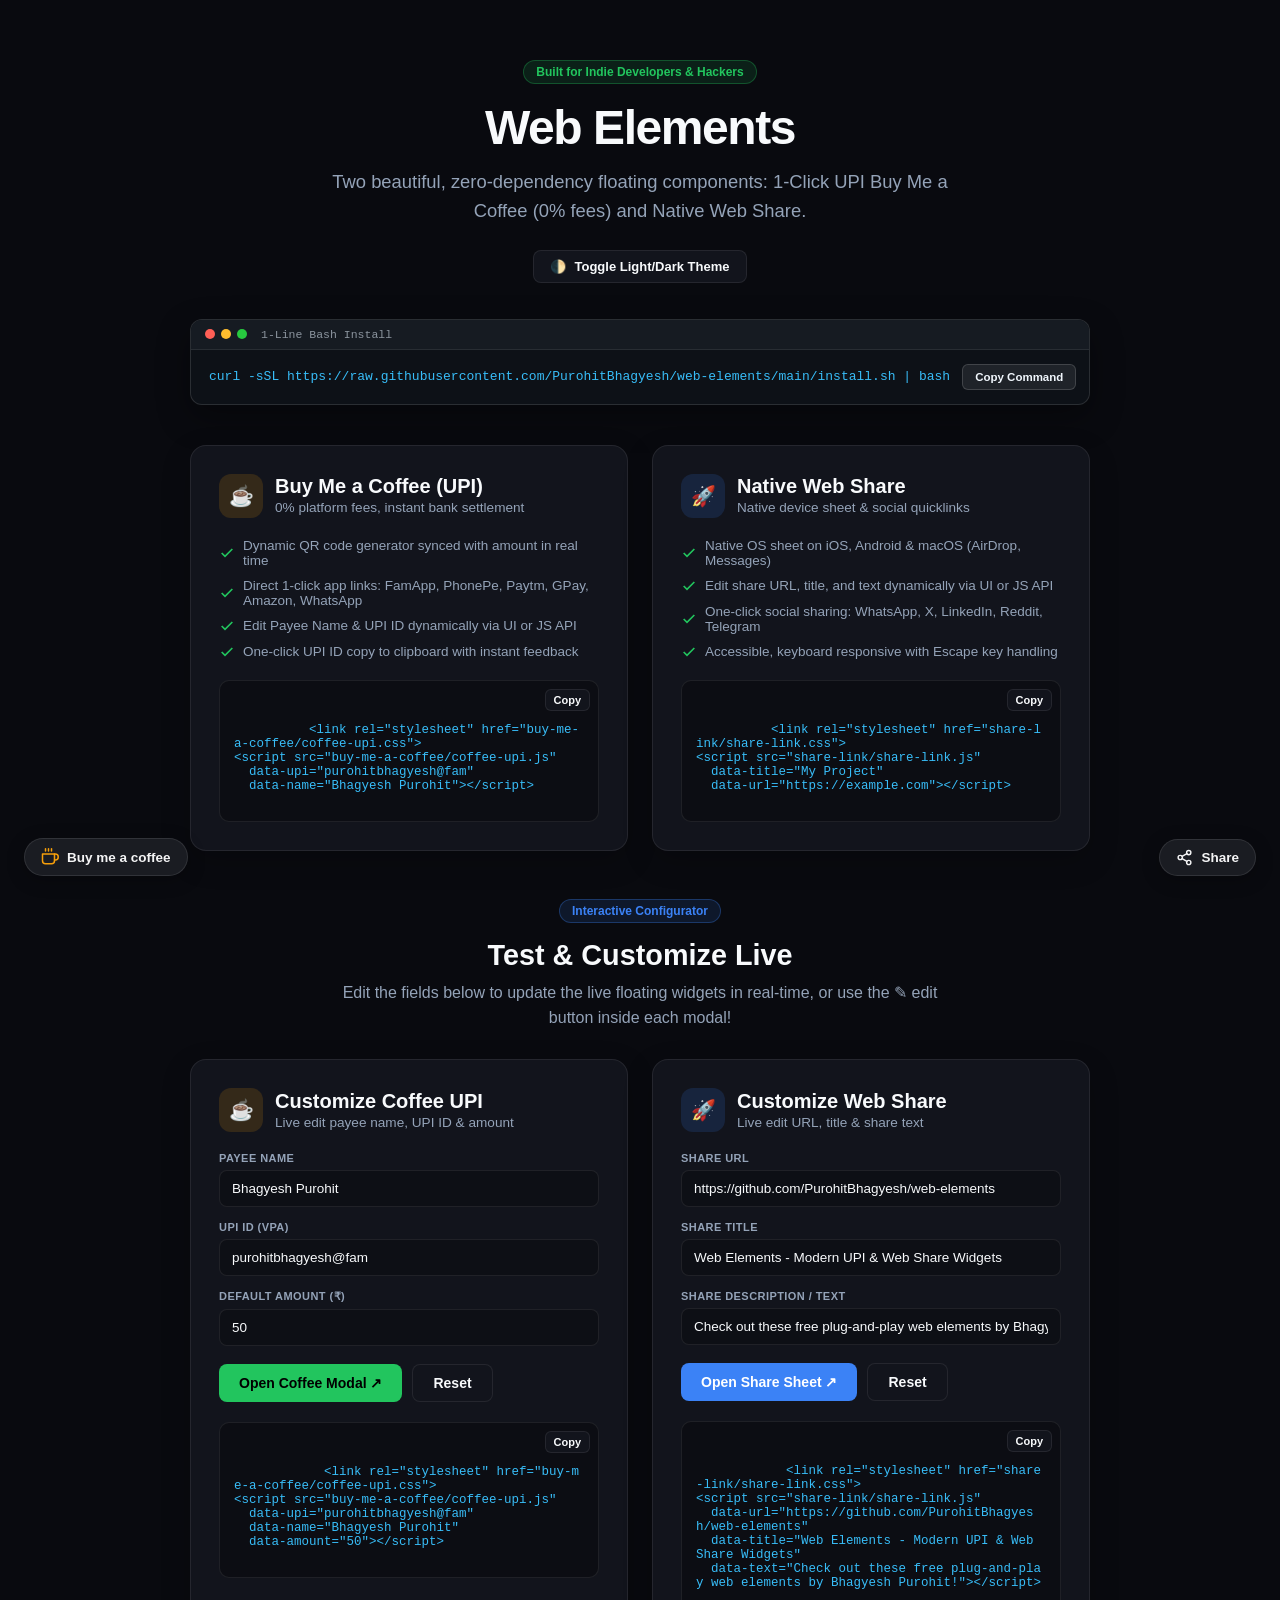
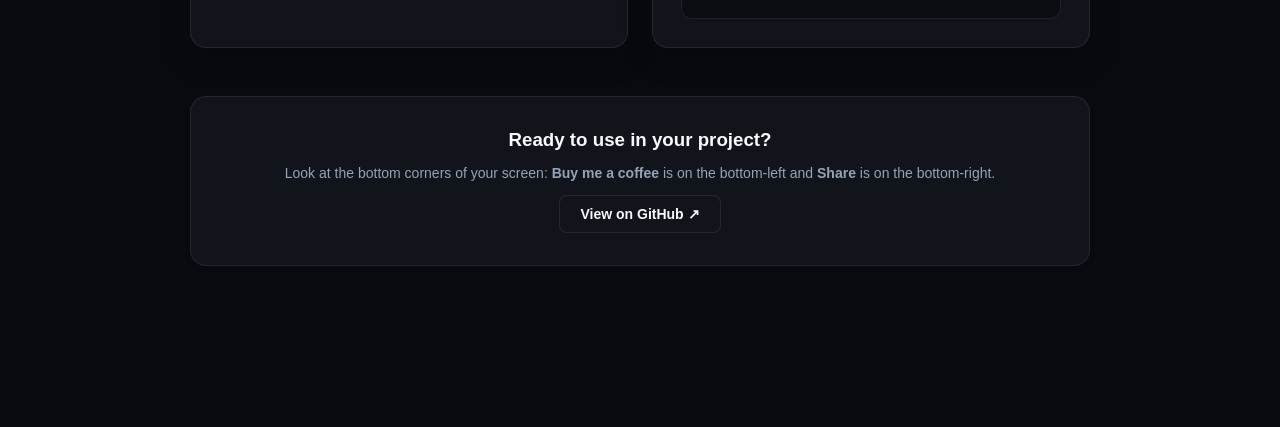
==== commit 3d0fab67: "feat: restructure into buy-me-a-coffee and share-link, add 1-line bash installer & aesthetic docs" ====
--- a/index.html
+++ b/index.html
@@ -3,10 +3,10 @@
 <head>
   <meta charset="UTF-8">
   <meta name="viewport" content="width=device-width, initial-scale=1.0">
-  <title>Web Elements - Modern UPI Buy Me a Coffee & Web Share Widgets</title>
-  <meta name="description" content="Lightweight, plug-and-play floating widgets for modern websites: 1-click UPI Buy Me a Coffee and Native Web Share.">
-  <link rel="stylesheet" href="coffee-upi.css">
-  <link rel="stylesheet" href="share-link.css">
+  <title>Web Elements for Indie Developers - UPI Buy Me a Coffee & Native Web Share</title>
+  <meta name="description" content="Lightweight, zero-dependency floating widgets for indie developers: 1-click UPI Buy Me a Coffee (0% fees) and Native Web Share.">
+  <link rel="stylesheet" href="buy-me-a-coffee/coffee-upi.css">
+  <link rel="stylesheet" href="share-link/share-link.css">
   <style>
     :root {
       --bg: #090a0f;
@@ -49,7 +49,7 @@
 
     header {
       text-align: center;
-      margin-bottom: 48px;
+      margin-bottom: 36px;
     }
 
     .badge {
@@ -76,7 +76,7 @@
     p.lead {
       color: var(--text-muted);
       font-size: 1.15rem;
-      max-width: 600px;
+      max-width: 640px;
       margin: 0 auto 24px;
       line-height: 1.6;
     }
@@ -98,6 +98,82 @@
 
     .theme-toggle-btn:hover {
       border-color: var(--text-muted);
+    }
+
+    /* Terminal Quick Install Banner */
+    .terminal-banner {
+      background: #0d1117;
+      border: 1px solid rgba(255, 255, 255, 0.12);
+      border-radius: 12px;
+      overflow: hidden;
+      margin-bottom: 40px;
+      box-shadow: 0 12px 32px rgba(0, 0, 0, 0.35);
+    }
+
+    .terminal-bar {
+      background: #161b22;
+      padding: 8px 14px;
+      display: flex;
+      align-items: center;
+      gap: 8px;
+      border-bottom: 1px solid rgba(255, 255, 255, 0.08);
+    }
+
+    .terminal-dots {
+      display: flex;
+      gap: 6px;
+    }
+
+    .dot {
+      width: 10px;
+      height: 10px;
+      border-radius: 50%;
+    }
+
+    .dot-red { background: #ff5f56; }
+    .dot-yellow { background: #ffbd2e; }
+    .dot-green { background: #27c93f; }
+
+    .terminal-title {
+      font-size: 11.5px;
+      color: #8b949e;
+      font-family: ui-monospace, SFMono-Regular, Menlo, monospace;
+      margin-left: 6px;
+    }
+
+    .terminal-body {
+      padding: 14px 18px;
+      display: flex;
+      align-items: center;
+      justify-content: space-between;
+      gap: 12px;
+      overflow-x: auto;
+    }
+
+    .terminal-body code {
+      font-family: ui-monospace, SFMono-Regular, Menlo, monospace;
+      font-size: 13px;
+      color: #38bdf8;
+      white-space: nowrap;
+    }
+
+    .terminal-copy-btn {
+      background: rgba(255, 255, 255, 0.08);
+      border: 1px solid rgba(255, 255, 255, 0.15);
+      color: #f0f6fc;
+      padding: 6px 12px;
+      border-radius: 6px;
+      font-size: 11.5px;
+      font-weight: 600;
+      cursor: pointer;
+      flex-shrink: 0;
+      transition: all 0.15s ease;
+    }
+
+    .terminal-copy-btn:hover {
+      background: rgba(34, 197, 94, 0.2);
+      border-color: var(--accent);
+      color: var(--accent);
     }
 
     .grid {
@@ -326,13 +402,29 @@
 <body>
   <div class="container">
     <header>
-      <div class="badge">Open Source Web Components</div>
+      <div class="badge">Built for Indie Developers & Hackers</div>
       <h1>Web Elements</h1>
-      <p class="lead">Two beautiful, zero-dependency floating components for modern websites: 1-Click UPI Buy Me a Coffee and Native Web Share.</p>
+      <p class="lead">Two beautiful, zero-dependency floating components: 1-Click UPI Buy Me a Coffee (0% fees) and Native Web Share.</p>
       <button class="theme-toggle-btn" id="btnToggleTheme" type="button">
         <span>🌓</span> Toggle Light/Dark Theme
       </button>
     </header>
+
+    <!-- 1-Line Bash Install Banner -->
+    <div class="terminal-banner">
+      <div class="terminal-bar">
+        <div class="terminal-dots">
+          <span class="dot dot-red"></span>
+          <span class="dot dot-yellow"></span>
+          <span class="dot dot-green"></span>
+        </div>
+        <span class="terminal-title">1-Line Bash Install</span>
+      </div>
+      <div class="terminal-body">
+        <code>curl -sSL https://raw.githubusercontent.com/PurohitBhagyesh/web-elements/main/install.sh | bash</code>
+        <button class="terminal-copy-btn" onclick="navigator.clipboard.writeText('curl -sSL https://raw.githubusercontent.com/PurohitBhagyesh/web-elements/main/install.sh | bash'); this.innerText='Copied!'">Copy Command</button>
+      </div>
+    </div>
 
     <div class="grid">
       <!-- 1. Buy Me a Coffee (UPI) Feature Card -->
@@ -341,7 +433,7 @@
           <div class="card-icon coffee">☕</div>
           <div class="card-title">
             <h2>Buy Me a Coffee (UPI)</h2>
-            <span>Zero payment gateway fees, instant bank settlement</span>
+            <span>0% platform fees, instant bank settlement</span>
           </div>
         </div>
 
@@ -360,14 +452,14 @@
           </li>
           <li>
             <svg width="16" height="16" viewBox="0 0 24 24" fill="none" stroke="currentColor" stroke-width="2.5"><polyline points="20 6 9 17 4 12"/></svg>
-            One-click UPI ID copy to clipboard with feedback
+            One-click UPI ID copy to clipboard with instant feedback
           </li>
         </ul>
 
         <div class="code-box">
           <button class="code-copy-btn" onclick="navigator.clipboard.writeText(this.nextElementSibling.innerText); this.innerText='Copied!'">Copy</button>
-          <code>&lt;link rel="stylesheet" href="coffee-upi.css"&gt;
-&lt;script src="coffee-upi.js"
+          <code>&lt;link rel="stylesheet" href="buy-me-a-coffee/coffee-upi.css"&gt;
+&lt;script src="buy-me-a-coffee/coffee-upi.js"
   data-upi="purohitbhagyesh@fam"
   data-name="Bhagyesh Purohit"&gt;&lt;/script&gt;</code>
         </div>
@@ -404,8 +496,8 @@
 
         <div class="code-box">
           <button class="code-copy-btn" onclick="navigator.clipboard.writeText(this.nextElementSibling.innerText); this.innerText='Copied!'">Copy</button>
-          <code>&lt;link rel="stylesheet" href="share-link.css"&gt;
-&lt;script src="share-link.js"
+          <code>&lt;link rel="stylesheet" href="share-link/share-link.css"&gt;
+&lt;script src="share-link/share-link.js"
   data-title="My Project"
   data-url="https://example.com"&gt;&lt;/script&gt;</code>
         </div>
@@ -508,9 +600,9 @@
     </div>
   </div>
 
-  <!-- Load Scripts -->
-  <script src="coffee-upi.js"></script>
-  <script src="share-link.js"></script>
+  <!-- Load Structured Scripts -->
+  <script src="buy-me-a-coffee/coffee-upi.js"></script>
+  <script src="share-link/share-link.js"></script>
 
   <script>
     // Initialize Both Live Widgets Programmatically
@@ -557,7 +649,7 @@
         amount: amt
       });
 
-      codeCoffeeSnippet.textContent = `<link rel="stylesheet" href="coffee-upi.css">\n<script src="coffee-upi.js"\n  data-upi="${upi}"\n  data-name="${name}"\n  data-amount="${amt}"><\/script>`;
+      codeCoffeeSnippet.textContent = `<link rel="stylesheet" href="buy-me-a-coffee/coffee-upi.css">\n<script src="buy-me-a-coffee/coffee-upi.js"\n  data-upi="${upi}"\n  data-name="${name}"\n  data-amount="${amt}"><\/script>`;
     }
 
     inputPayeeName.addEventListener('input', updateCoffeeConfig);
@@ -601,7 +693,7 @@
         text: text
       });
 
-      codeShareSnippet.textContent = `<link rel="stylesheet" href="share-link.css">\n<script src="share-link.js"\n  data-url="${url}"\n  data-title="${title}"\n  data-text="${text}"><\/script>`;
+      codeShareSnippet.textContent = `<link rel="stylesheet" href="share-link/share-link.css">\n<script src="share-link/share-link.js"\n  data-url="${url}"\n  data-title="${title}"\n  data-text="${text}"><\/script>`;
     }
 
     inputShareUrl.addEventListener('input', updateShareConfig);
--- a/buy-me-a-coffee/coffee-upi.css
+++ b/buy-me-a-coffee/coffee-upi.css
@@ -0,0 +1,539 @@
+/**
+ * Coffee UPI - Plug & Play Buy Me A Coffee (UPI) Floating Widget
+ * Supports: FamApp, Google Pay, PhonePe, Paytm, Amazon Pay, WhatsApp, BHIM
+ * Author: Bhagyesh Purohit (github.com/PurohitBhagyesh)
+ * License: MIT
+ */
+
+:root {
+  --cupi-bg: #121316;
+  --cupi-surface: #1a1c22;
+  --cupi-surface-hover: #23262e;
+  --cupi-border: rgba(255, 255, 255, 0.1);
+  --cupi-border-focus: rgba(255, 255, 255, 0.25);
+  --cupi-accent: #22c55e;
+  --cupi-accent-soft: rgba(34, 197, 94, 0.15);
+  --cupi-text: #f4f4f5;
+  --cupi-text-muted: #a1a1aa;
+  --cupi-text-dim: #71717a;
+  --cupi-shadow: 0 16px 40px rgba(0, 0, 0, 0.45);
+  --cupi-font: -apple-system, BlinkMacSystemFont, "Segoe UI", Roboto, Helvetica, Arial, sans-serif;
+}
+
+/* Light theme overrides when data-theme="light" or user class */
+[data-theme="light"] {
+  --cupi-bg: #f8fafc;
+  --cupi-surface: #ffffff;
+  --cupi-surface-hover: #f1f5f9;
+  --cupi-border: rgba(0, 0, 0, 0.1);
+  --cupi-border-focus: rgba(0, 0, 0, 0.25);
+  --cupi-accent: #16a34a;
+  --cupi-accent-soft: rgba(22, 163, 74, 0.12);
+  --cupi-text: #0f172a;
+  --cupi-text-muted: #64748b;
+  --cupi-text-dim: #94a3b8;
+  --cupi-shadow: 0 16px 36px rgba(0, 0, 0, 0.15);
+}
+
+.cupi-widget {
+  position: fixed;
+  bottom: 24px;
+  left: 24px;
+  z-index: 9990;
+  font-family: var(--cupi-font);
+  font-size: 14px;
+  line-height: 1.5;
+  box-sizing: border-box;
+}
+
+.cupi-widget *,
+.cupi-widget *::before,
+.cupi-widget *::after {
+  box-sizing: border-box;
+}
+
+/* Floating Trigger Pill */
+.cupi-pill {
+  display: inline-flex;
+  align-items: center;
+  gap: 8px;
+  background-color: var(--cupi-surface);
+  color: var(--cupi-text);
+  border: 1px solid var(--cupi-border);
+  padding: 9px 16px;
+  border-radius: 999px;
+  font-size: 13.5px;
+  font-weight: 600;
+  cursor: pointer;
+  box-shadow: 0 4px 18px rgba(0, 0, 0, 0.25);
+  transition: transform 0.18s ease, background-color 0.18s ease, border-color 0.18s ease;
+  user-select: none;
+}
+
+.cupi-pill:hover {
+  background-color: var(--cupi-surface-hover);
+  border-color: var(--cupi-accent);
+  transform: translateY(-2px);
+}
+
+.cupi-pill:active {
+  transform: translateY(0);
+}
+
+.cupi-pill-icon {
+  display: flex;
+  align-items: center;
+  color: #f59e0b;
+}
+
+/* Flyout Card Modal */
+.cupi-card {
+  position: absolute;
+  bottom: calc(100% + 12px);
+  left: 0;
+  width: 320px;
+  background-color: var(--cupi-surface);
+  border: 1px solid var(--cupi-border);
+  border-radius: 14px;
+  padding: 16px;
+  box-shadow: var(--cupi-shadow);
+  display: none;
+  flex-direction: column;
+  gap: 12px;
+  animation: cupiPop 0.2s cubic-bezier(0.16, 1, 0.3, 1) forwards;
+}
+
+.cupi-card.cupi-active {
+  display: flex;
+}
+
+@keyframes cupiPop {
+  from {
+    opacity: 0;
+    transform: translateY(8px) scale(0.97);
+  }
+  to {
+    opacity: 1;
+    transform: translateY(0) scale(1);
+  }
+}
+
+/* Card Header */
+.cupi-header {
+  display: flex;
+  align-items: flex-start;
+  justify-content: space-between;
+  border-bottom: 1px solid var(--cupi-border);
+  padding-bottom: 10px;
+}
+
+.cupi-title-group {
+  display: flex;
+  flex-direction: column;
+  gap: 4px;
+}
+
+.cupi-title {
+  font-size: 15px;
+  font-weight: 700;
+  color: var(--cupi-text);
+  margin: 0;
+}
+
+.cupi-id-row {
+  display: flex;
+  align-items: center;
+  gap: 6px;
+}
+
+.cupi-copy-id {
+  display: inline-flex;
+  align-items: center;
+  gap: 6px;
+  background-color: var(--cupi-surface-hover);
+  border: 1px solid var(--cupi-border);
+  border-radius: 6px;
+  padding: 3px 8px;
+  font-size: 11px;
+  color: var(--cupi-text-muted);
+  cursor: pointer;
+  transition: all 0.15s ease;
+  width: fit-content;
+}
+
+.cupi-copy-id:hover {
+  border-color: var(--cupi-accent);
+  color: var(--cupi-text);
+}
+
+.cupi-copy-id code {
+  font-family: ui-monospace, SFMono-Regular, Menlo, monospace;
+  font-size: 11px;
+}
+
+.cupi-edit-btn {
+  background-color: var(--cupi-surface-hover);
+  border: 1px solid var(--cupi-border);
+  border-radius: 6px;
+  padding: 3px 6px;
+  font-size: 11px;
+  color: var(--cupi-text-muted);
+  cursor: pointer;
+  display: inline-flex;
+  align-items: center;
+  justify-content: center;
+  transition: all 0.15s ease;
+}
+
+.cupi-edit-btn:hover {
+  border-color: var(--cupi-accent);
+  color: var(--cupi-accent);
+}
+
+/* Inline Edit Drawer */
+.cupi-edit-drawer {
+  background: var(--cupi-bg);
+  border: 1px solid var(--cupi-border);
+  border-radius: 10px;
+  padding: 12px;
+  display: flex;
+  flex-direction: column;
+  gap: 10px;
+  animation: cupiPop 0.18s cubic-bezier(0.16, 1, 0.3, 1) forwards;
+}
+
+.cupi-edit-field {
+  display: flex;
+  flex-direction: column;
+  gap: 4px;
+}
+
+.cupi-edit-field label {
+  font-size: 11px;
+  font-weight: 600;
+  color: var(--cupi-text-dim);
+  text-transform: uppercase;
+  letter-spacing: 0.04em;
+}
+
+.cupi-edit-field input {
+  background: var(--cupi-surface);
+  border: 1px solid var(--cupi-border);
+  border-radius: 6px;
+  padding: 6px 10px;
+  color: var(--cupi-text);
+  font-family: inherit;
+  font-size: 12.5px;
+  outline: none;
+  transition: border-color 0.15s ease;
+}
+
+.cupi-edit-field input:focus {
+  border-color: var(--cupi-accent);
+}
+
+.cupi-edit-actions {
+  display: flex;
+  gap: 8px;
+  margin-top: 2px;
+}
+
+.cupi-edit-save-btn {
+  background: var(--cupi-accent);
+  color: #000;
+  border: none;
+  border-radius: 6px;
+  padding: 6px 12px;
+  font-size: 12px;
+  font-weight: 600;
+  cursor: pointer;
+  transition: opacity 0.15s ease;
+}
+
+.cupi-edit-save-btn:hover {
+  opacity: 0.9;
+}
+
+.cupi-edit-cancel-btn {
+  background: transparent;
+  color: var(--cupi-text-muted);
+  border: 1px solid var(--cupi-border);
+  border-radius: 6px;
+  padding: 6px 12px;
+  font-size: 12px;
+  font-weight: 500;
+  cursor: pointer;
+  transition: all 0.15s ease;
+}
+
+.cupi-edit-cancel-btn:hover {
+  color: var(--cupi-text);
+  border-color: var(--cupi-text-dim);
+}
+
+.cupi-close-btn {
+  background: none;
+  border: none;
+  font-size: 20px;
+  line-height: 1;
+  color: var(--cupi-text-dim);
+  cursor: pointer;
+  padding: 2px 6px;
+  border-radius: 6px;
+  transition: color 0.15s ease, background-color 0.15s ease;
+}
+
+.cupi-close-btn:hover {
+  color: var(--cupi-text);
+  background-color: var(--cupi-surface-hover);
+}
+
+/* Card Body */
+.cupi-body {
+  display: flex;
+  flex-direction: column;
+  gap: 12px;
+}
+
+/* QR Code Section */
+.cupi-qr-wrapper {
+  display: flex;
+  flex-direction: column;
+  align-items: center;
+  gap: 6px;
+}
+
+.cupi-qr-pad {
+  background: #ffffff;
+  border-radius: 10px;
+  padding: 8px;
+  display: flex;
+  align-items: center;
+  justify-content: center;
+  border: 1px solid rgba(0, 0, 0, 0.1);
+  min-height: 156px;
+  width: 156px;
+  box-shadow: 0 4px 12px rgba(0, 0, 0, 0.1);
+}
+
+.cupi-qr-pad img {
+  display: block;
+  width: 140px;
+  height: 140px;
+}
+
+.cupi-qr-caption {
+  font-size: 11px;
+  color: var(--cupi-text-dim);
+  text-align: center;
+}
+
+/* Amount Input */
+.cupi-input-wrap {
+  display: flex;
+  align-items: center;
+  background-color: var(--cupi-surface-hover);
+  border: 1px solid var(--cupi-border);
+  border-radius: 8px;
+  padding: 0 12px;
+  height: 38px;
+  transition: border-color 0.15s;
+}
+
+.cupi-input-wrap:focus-within {
+  border-color: var(--cupi-accent);
+}
+
+.cupi-currency {
+  font-size: 15px;
+  color: var(--cupi-text-muted);
+  font-weight: 600;
+  margin-right: 6px;
+}
+
+.cupi-amount-input {
+  flex: 1;
+  background: none;
+  border: none;
+  outline: none;
+  color: var(--cupi-text);
+  font-size: 14px;
+  font-family: inherit;
+  font-weight: 600;
+  width: 100%;
+}
+
+/* Presets Chips */
+.cupi-presets {
+  display: grid;
+  grid-template-columns: repeat(4, 1fr);
+  gap: 6px;
+}
+
+.cupi-preset-chip {
+  background-color: var(--cupi-surface-hover);
+  border: 1px solid var(--cupi-border);
+  color: var(--cupi-text-muted);
+  padding: 6px 0;
+  font-size: 12px;
+  font-weight: 500;
+  border-radius: 6px;
+  cursor: pointer;
+  text-align: center;
+  transition: all 0.15s ease;
+}
+
+.cupi-preset-chip:hover {
+  border-color: var(--cupi-border-focus);
+  color: var(--cupi-text);
+}
+
+.cupi-preset-chip.active {
+  background-color: var(--cupi-accent-soft);
+  border-color: var(--cupi-accent);
+  color: var(--cupi-accent);
+  font-weight: 700;
+}
+
+/* Direct UPI App Section */
+.cupi-apps-section {
+  display: flex;
+  flex-direction: column;
+  gap: 8px;
+  margin-top: 2px;
+}
+
+.cupi-apps-header {
+  font-size: 10.5px;
+  font-weight: 700;
+  color: var(--cupi-text-dim);
+  text-transform: uppercase;
+  letter-spacing: 0.5px;
+}
+
+.cupi-apps-grid {
+  display: grid;
+  grid-template-columns: repeat(3, 1fr);
+  gap: 6px;
+}
+
+.cupi-app-btn {
+  display: flex;
+  flex-direction: column;
+  align-items: center;
+  justify-content: center;
+  gap: 4px;
+  padding: 8px 4px;
+  background: var(--cupi-surface-hover);
+  border: 1px solid var(--cupi-border);
+  border-radius: 8px;
+  color: var(--cupi-text);
+  font-size: 11px;
+  font-weight: 600;
+  cursor: pointer;
+  transition: all 0.15s ease;
+}
+
+.cupi-app-btn:hover {
+  background: var(--cupi-surface);
+  border-color: var(--cupi-accent);
+  transform: translateY(-1px);
+}
+
+.cupi-app-badge {
+  display: inline-flex;
+  align-items: center;
+  justify-content: center;
+  width: 24px;
+  height: 24px;
+  border-radius: 6px;
+  font-size: 10px;
+  font-weight: 800;
+  color: #fff;
+  letter-spacing: -0.2px;
+}
+
+.cupi-fam-badge { background: linear-gradient(135deg, #f59e0b, #d97706); }
+.cupi-amz-badge { background: linear-gradient(135deg, #232f3e, #131921); color: #ff9900; border: 1px solid rgba(255,153,0,0.4); }
+.cupi-pe-badge { background: linear-gradient(135deg, #5f259f, #7c3aed); }
+.cupi-gpay-badge { background: linear-gradient(135deg, #4285f4, #0f9d58); }
+.cupi-paytm-badge { background: linear-gradient(135deg, #00b9f5, #002e6e); }
+.cupi-wa-badge { background: linear-gradient(135deg, #25d366, #128c7e); }
+
+/* Alert Notice */
+.cupi-alert {
+  display: flex;
+  align-items: flex-start;
+  gap: 8px;
+  background-color: rgba(239, 68, 68, 0.12);
+  border: 1px solid rgba(239, 68, 68, 0.3);
+  border-radius: 8px;
+  padding: 8px 10px;
+  margin-top: 4px;
+  text-align: left;
+}
+
+.cupi-alert-icon {
+  color: #ef4444;
+  flex-shrink: 0;
+  margin-top: 1px;
+}
+
+.cupi-alert-text strong {
+  display: block;
+  font-size: 11.5px;
+  font-weight: 700;
+  color: #ef4444;
+}
+
+.cupi-alert-text p {
+  font-size: 10.5px;
+  color: var(--cupi-text-muted);
+  line-height: 1.4;
+  margin: 2px 0 0;
+}
+
+.cupi-alert-close {
+  background: transparent;
+  border: none;
+  color: var(--cupi-text-muted);
+  font-size: 16px;
+  cursor: pointer;
+  padding: 0 4px;
+}
+
+.cupi-footer-note {
+  font-size: 11px;
+  color: var(--cupi-text-dim);
+  text-align: center;
+  margin: 0;
+}
+
+/* Hover-to-open on desktop pointer */
+@media (hover: hover) and (pointer: fine) {
+  .cupi-widget:hover .cupi-card,
+  .cupi-card:hover {
+    display: flex;
+  }
+}
+
+/* Mobile responsive bottom sheet */
+@media (max-width: 480px) {
+  .cupi-widget {
+    left: 14px;
+    bottom: max(14px, env(safe-area-inset-bottom));
+  }
+
+  .cupi-card {
+    position: fixed;
+    left: 14px;
+    right: 14px;
+    bottom: max(64px, calc(env(safe-area-inset-bottom) + 56px));
+    width: auto;
+    max-width: 360px;
+    margin: 0 auto;
+    max-height: 82vh;
+    overflow-y: auto;
+  }
+}
+
--- a/share-link/share-link.css
+++ b/share-link/share-link.css
@@ -0,0 +1,409 @@
+/**
+ * Share Link - Plug & Play Web Share & Social Sharing Floating Widget
+ * Features: Native Web Share API, 1-Click Clipboard Copy, Social Quicklinks (WhatsApp, X, LinkedIn, Reddit, Telegram)
+ * Author: Bhagyesh Purohit (github.com/PurohitBhagyesh)
+ * License: MIT
+ */
+
+:root {
+  --wshare-bg: #121316;
+  --wshare-surface: #1a1c22;
+  --wshare-surface-hover: #23262e;
+  --wshare-border: rgba(255, 255, 255, 0.1);
+  --wshare-border-focus: rgba(255, 255, 255, 0.25);
+  --wshare-accent: #3b82f6;
+  --wshare-accent-soft: rgba(59, 130, 246, 0.15);
+  --wshare-text: #f4f4f5;
+  --wshare-text-muted: #a1a1aa;
+  --wshare-text-dim: #71717a;
+  --wshare-shadow: 0 16px 40px rgba(0, 0, 0, 0.45);
+  --wshare-font: -apple-system, BlinkMacSystemFont, "Segoe UI", Roboto, Helvetica, Arial, sans-serif;
+}
+
+[data-theme="light"] {
+  --wshare-bg: #f8fafc;
+  --wshare-surface: #ffffff;
+  --wshare-surface-hover: #f1f5f9;
+  --wshare-border: rgba(0, 0, 0, 0.1);
+  --wshare-border-focus: rgba(0, 0, 0, 0.25);
+  --wshare-accent: #2563eb;
+  --wshare-accent-soft: rgba(37, 99, 235, 0.12);
+  --wshare-text: #0f172a;
+  --wshare-text-muted: #64748b;
+  --wshare-text-dim: #94a3b8;
+  --wshare-shadow: 0 16px 36px rgba(0, 0, 0, 0.15);
+}
+
+.wshare-widget {
+  position: fixed;
+  bottom: 24px;
+  right: 24px;
+  z-index: 9980;
+  font-family: var(--wshare-font);
+  font-size: 14px;
+  line-height: 1.5;
+  box-sizing: border-box;
+}
+
+.wshare-widget *,
+.wshare-widget *::before,
+.wshare-widget *::after {
+  box-sizing: border-box;
+}
+
+/* Floating Trigger Pill */
+.wshare-pill {
+  display: inline-flex;
+  align-items: center;
+  gap: 8px;
+  background-color: var(--wshare-surface);
+  color: var(--wshare-text);
+  border: 1px solid var(--wshare-border);
+  padding: 9px 16px;
+  border-radius: 999px;
+  font-size: 13.5px;
+  font-weight: 600;
+  cursor: pointer;
+  box-shadow: 0 4px 18px rgba(0, 0, 0, 0.25);
+  transition: transform 0.18s ease, background-color 0.18s ease, border-color 0.18s ease, color 0.18s ease;
+  user-select: none;
+}
+
+.wshare-pill:hover {
+  background-color: var(--wshare-surface-hover);
+  border-color: var(--wshare-accent);
+  color: var(--wshare-accent);
+  transform: translateY(-2px);
+}
+
+.wshare-pill:active {
+  transform: translateY(0);
+}
+
+.wshare-pill-icon {
+  display: flex;
+  align-items: center;
+}
+
+/* Flyout Card */
+.wshare-card {
+  position: absolute;
+  bottom: calc(100% + 12px);
+  right: 0;
+  width: 320px;
+  background-color: var(--wshare-surface);
+  border: 1px solid var(--wshare-border);
+  border-radius: 14px;
+  padding: 16px;
+  box-shadow: var(--wshare-shadow);
+  display: none;
+  flex-direction: column;
+  gap: 12px;
+  animation: wsharePop 0.2s cubic-bezier(0.16, 1, 0.3, 1) forwards;
+}
+
+.wshare-card.wshare-active {
+  display: flex;
+}
+
+@keyframes wsharePop {
+  from {
+    opacity: 0;
+    transform: translateY(8px) scale(0.97);
+  }
+  to {
+    opacity: 1;
+    transform: translateY(0) scale(1);
+  }
+}
+
+/* Card Header */
+.wshare-header {
+  display: flex;
+  align-items: flex-start;
+  justify-content: space-between;
+  border-bottom: 1px solid var(--wshare-border);
+  padding-bottom: 10px;
+}
+
+.wshare-title-group {
+  display: flex;
+  flex-direction: column;
+  gap: 2px;
+}
+
+.wshare-title {
+  font-size: 14px;
+  font-weight: 700;
+  color: var(--wshare-text);
+  margin: 0;
+}
+
+.wshare-subtitle {
+  font-size: 11px;
+  color: var(--wshare-text-muted);
+  margin: 0;
+}
+
+.wshare-header-actions {
+  display: flex;
+  align-items: center;
+  gap: 6px;
+}
+
+.wshare-edit-btn {
+  background-color: var(--wshare-surface-hover);
+  border: 1px solid var(--wshare-border);
+  border-radius: 6px;
+  padding: 3px 6px;
+  font-size: 11px;
+  color: var(--wshare-text-muted);
+  cursor: pointer;
+  display: inline-flex;
+  align-items: center;
+  justify-content: center;
+  transition: all 0.15s ease;
+}
+
+.wshare-edit-btn:hover {
+  border-color: var(--wshare-accent);
+  color: var(--wshare-accent);
+}
+
+/* Inline Edit Drawer */
+.wshare-edit-drawer {
+  background: var(--wshare-bg);
+  border: 1px solid var(--wshare-border);
+  border-radius: 10px;
+  padding: 12px;
+  display: flex;
+  flex-direction: column;
+  gap: 10px;
+  animation: wsharePop 0.18s cubic-bezier(0.16, 1, 0.3, 1) forwards;
+}
+
+.wshare-edit-field {
+  display: flex;
+  flex-direction: column;
+  gap: 4px;
+}
+
+.wshare-edit-field label {
+  font-size: 11px;
+  font-weight: 600;
+  color: var(--wshare-text-dim);
+  text-transform: uppercase;
+  letter-spacing: 0.04em;
+}
+
+.wshare-edit-field input {
+  background: var(--wshare-surface);
+  border: 1px solid var(--wshare-border);
+  border-radius: 6px;
+  padding: 6px 10px;
+  color: var(--wshare-text);
+  font-family: inherit;
+  font-size: 12.5px;
+  outline: none;
+  transition: border-color 0.15s ease;
+}
+
+.wshare-edit-field input:focus {
+  border-color: var(--wshare-accent);
+}
+
+.wshare-edit-actions {
+  display: flex;
+  gap: 8px;
+  margin-top: 2px;
+}
+
+.wshare-edit-save-btn {
+  background: var(--wshare-accent);
+  color: #fff;
+  border: none;
+  border-radius: 6px;
+  padding: 6px 12px;
+  font-size: 12px;
+  font-weight: 600;
+  cursor: pointer;
+  transition: opacity 0.15s ease;
+}
+
+.wshare-edit-save-btn:hover {
+  opacity: 0.9;
+}
+
+.wshare-edit-cancel-btn {
+  background: transparent;
+  color: var(--wshare-text-muted);
+  border: 1px solid var(--wshare-border);
+  border-radius: 6px;
+  padding: 6px 12px;
+  font-size: 12px;
+  font-weight: 500;
+  cursor: pointer;
+  transition: all 0.15s ease;
+}
+
+.wshare-edit-cancel-btn:hover {
+  color: var(--wshare-text);
+  border-color: var(--wshare-text-dim);
+}
+
+.wshare-close-btn {
+  background: none;
+  border: none;
+  font-size: 20px;
+  line-height: 1;
+  color: var(--wshare-text-dim);
+  cursor: pointer;
+  padding: 2px 6px;
+  border-radius: 6px;
+  transition: color 0.15s ease, background-color 0.15s ease;
+}
+
+.wshare-close-btn:hover {
+  color: var(--wshare-text);
+  background-color: var(--wshare-surface-hover);
+}
+
+/* Items List */
+.wshare-body {
+  display: flex;
+  flex-direction: column;
+  gap: 8px;
+}
+
+.wshare-item {
+  display: flex;
+  align-items: center;
+  gap: 10px;
+  padding: 9px 12px;
+  background: var(--wshare-surface-hover);
+  border: 1px solid var(--wshare-border);
+  border-radius: 10px;
+  text-decoration: none;
+  color: var(--wshare-text);
+  font-family: inherit;
+  font-size: 13px;
+  cursor: pointer;
+  transition: all 0.15s ease;
+  width: 100%;
+  text-align: left;
+}
+
+.wshare-item:hover {
+  background: var(--wshare-surface);
+  border-color: var(--wshare-accent);
+  transform: translateX(2px);
+}
+
+.wshare-item-icon {
+  width: 30px;
+  height: 30px;
+  border-radius: 8px;
+  display: flex;
+  align-items: center;
+  justify-content: center;
+  flex-shrink: 0;
+}
+
+.wshare-icon-link {
+  background: rgba(16, 185, 129, 0.15);
+  color: #10b981;
+}
+
+.wshare-icon-sheet {
+  background: rgba(59, 130, 246, 0.15);
+  color: #3b82f6;
+}
+
+.wshare-item-content {
+  flex: 1;
+  min-width: 0;
+}
+
+.wshare-item-title {
+  display: block;
+  font-size: 12px;
+  font-weight: 600;
+  color: var(--wshare-text);
+}
+
+.wshare-item-desc {
+  display: block;
+  font-size: 10.5px;
+  color: var(--wshare-text-muted);
+  white-space: nowrap;
+  overflow: hidden;
+  text-overflow: ellipsis;
+}
+
+.wshare-item-badge {
+  font-size: 11px;
+  font-weight: 700;
+  color: var(--wshare-accent);
+  flex-shrink: 0;
+  transition: color 0.15s;
+}
+
+/* Social Quicklinks Row */
+.wshare-social-row {
+  display: flex;
+  align-items: center;
+  justify-content: space-between;
+  gap: 6px;
+  margin-top: 4px;
+  padding-top: 8px;
+  border-top: 1px solid var(--wshare-border);
+}
+
+.wshare-social-btn {
+  display: inline-flex;
+  align-items: center;
+  justify-content: center;
+  width: 36px;
+  height: 36px;
+  border-radius: 8px;
+  background: var(--wshare-surface-hover);
+  border: 1px solid var(--wshare-border);
+  color: var(--wshare-text-muted);
+  text-decoration: none;
+  cursor: pointer;
+  transition: all 0.15s ease;
+}
+
+.wshare-social-btn:hover {
+  background: var(--wshare-surface);
+  color: var(--wshare-text);
+  border-color: var(--wshare-accent);
+  transform: translateY(-2px);
+}
+
+/* Hover-to-open on desktop pointer */
+@media (hover: hover) and (pointer: fine) {
+  .wshare-widget:hover .wshare-card,
+  .wshare-card:hover {
+    display: flex;
+  }
+}
+
+/* Mobile responsive bottom sheet */
+@media (max-width: 480px) {
+  .wshare-widget {
+    right: 14px;
+    bottom: max(14px, env(safe-area-inset-bottom));
+  }
+
+  .wshare-card {
+    position: fixed;
+    left: 14px;
+    right: 14px;
+    bottom: max(64px, calc(env(safe-area-inset-bottom) + 56px));
+    width: auto;
+    max-width: 360px;
+    margin: 0 auto;
+  }
+}
+
--- a/buy-me-a-coffee/coffee-upi.css
+++ b/buy-me-a-coffee/coffee-upi.css
@@ -0,0 +1,539 @@
+/**
+ * Coffee UPI - Plug & Play Buy Me A Coffee (UPI) Floating Widget
+ * Supports: FamApp, Google Pay, PhonePe, Paytm, Amazon Pay, WhatsApp, BHIM
+ * Author: Bhagyesh Purohit (github.com/PurohitBhagyesh)
+ * License: MIT
+ */
+
+:root {
+  --cupi-bg: #121316;
+  --cupi-surface: #1a1c22;
+  --cupi-surface-hover: #23262e;
+  --cupi-border: rgba(255, 255, 255, 0.1);
+  --cupi-border-focus: rgba(255, 255, 255, 0.25);
+  --cupi-accent: #22c55e;
+  --cupi-accent-soft: rgba(34, 197, 94, 0.15);
+  --cupi-text: #f4f4f5;
+  --cupi-text-muted: #a1a1aa;
+  --cupi-text-dim: #71717a;
+  --cupi-shadow: 0 16px 40px rgba(0, 0, 0, 0.45);
+  --cupi-font: -apple-system, BlinkMacSystemFont, "Segoe UI", Roboto, Helvetica, Arial, sans-serif;
+}
+
+/* Light theme overrides when data-theme="light" or user class */
+[data-theme="light"] {
+  --cupi-bg: #f8fafc;
+  --cupi-surface: #ffffff;
+  --cupi-surface-hover: #f1f5f9;
+  --cupi-border: rgba(0, 0, 0, 0.1);
+  --cupi-border-focus: rgba(0, 0, 0, 0.25);
+  --cupi-accent: #16a34a;
+  --cupi-accent-soft: rgba(22, 163, 74, 0.12);
+  --cupi-text: #0f172a;
+  --cupi-text-muted: #64748b;
+  --cupi-text-dim: #94a3b8;
+  --cupi-shadow: 0 16px 36px rgba(0, 0, 0, 0.15);
+}
+
+.cupi-widget {
+  position: fixed;
+  bottom: 24px;
+  left: 24px;
+  z-index: 9990;
+  font-family: var(--cupi-font);
+  font-size: 14px;
+  line-height: 1.5;
+  box-sizing: border-box;
+}
+
+.cupi-widget *,
+.cupi-widget *::before,
+.cupi-widget *::after {
+  box-sizing: border-box;
+}
+
+/* Floating Trigger Pill */
+.cupi-pill {
+  display: inline-flex;
+  align-items: center;
+  gap: 8px;
+  background-color: var(--cupi-surface);
+  color: var(--cupi-text);
+  border: 1px solid var(--cupi-border);
+  padding: 9px 16px;
+  border-radius: 999px;
+  font-size: 13.5px;
+  font-weight: 600;
+  cursor: pointer;
+  box-shadow: 0 4px 18px rgba(0, 0, 0, 0.25);
+  transition: transform 0.18s ease, background-color 0.18s ease, border-color 0.18s ease;
+  user-select: none;
+}
+
+.cupi-pill:hover {
+  background-color: var(--cupi-surface-hover);
+  border-color: var(--cupi-accent);
+  transform: translateY(-2px);
+}
+
+.cupi-pill:active {
+  transform: translateY(0);
+}
+
+.cupi-pill-icon {
+  display: flex;
+  align-items: center;
+  color: #f59e0b;
+}
+
+/* Flyout Card Modal */
+.cupi-card {
+  position: absolute;
+  bottom: calc(100% + 12px);
+  left: 0;
+  width: 320px;
+  background-color: var(--cupi-surface);
+  border: 1px solid var(--cupi-border);
+  border-radius: 14px;
+  padding: 16px;
+  box-shadow: var(--cupi-shadow);
+  display: none;
+  flex-direction: column;
+  gap: 12px;
+  animation: cupiPop 0.2s cubic-bezier(0.16, 1, 0.3, 1) forwards;
+}
+
+.cupi-card.cupi-active {
+  display: flex;
+}
+
+@keyframes cupiPop {
+  from {
+    opacity: 0;
+    transform: translateY(8px) scale(0.97);
+  }
+  to {
+    opacity: 1;
+    transform: translateY(0) scale(1);
+  }
+}
+
+/* Card Header */
+.cupi-header {
+  display: flex;
+  align-items: flex-start;
+  justify-content: space-between;
+  border-bottom: 1px solid var(--cupi-border);
+  padding-bottom: 10px;
+}
+
+.cupi-title-group {
+  display: flex;
+  flex-direction: column;
+  gap: 4px;
+}
+
+.cupi-title {
+  font-size: 15px;
+  font-weight: 700;
+  color: var(--cupi-text);
+  margin: 0;
+}
+
+.cupi-id-row {
+  display: flex;
+  align-items: center;
+  gap: 6px;
+}
+
+.cupi-copy-id {
+  display: inline-flex;
+  align-items: center;
+  gap: 6px;
+  background-color: var(--cupi-surface-hover);
+  border: 1px solid var(--cupi-border);
+  border-radius: 6px;
+  padding: 3px 8px;
+  font-size: 11px;
+  color: var(--cupi-text-muted);
+  cursor: pointer;
+  transition: all 0.15s ease;
+  width: fit-content;
+}
+
+.cupi-copy-id:hover {
+  border-color: var(--cupi-accent);
+  color: var(--cupi-text);
+}
+
+.cupi-copy-id code {
+  font-family: ui-monospace, SFMono-Regular, Menlo, monospace;
+  font-size: 11px;
+}
+
+.cupi-edit-btn {
+  background-color: var(--cupi-surface-hover);
+  border: 1px solid var(--cupi-border);
+  border-radius: 6px;
+  padding: 3px 6px;
+  font-size: 11px;
+  color: var(--cupi-text-muted);
+  cursor: pointer;
+  display: inline-flex;
+  align-items: center;
+  justify-content: center;
+  transition: all 0.15s ease;
+}
+
+.cupi-edit-btn:hover {
+  border-color: var(--cupi-accent);
+  color: var(--cupi-accent);
+}
+
+/* Inline Edit Drawer */
+.cupi-edit-drawer {
+  background: var(--cupi-bg);
+  border: 1px solid var(--cupi-border);
+  border-radius: 10px;
+  padding: 12px;
+  display: flex;
+  flex-direction: column;
+  gap: 10px;
+  animation: cupiPop 0.18s cubic-bezier(0.16, 1, 0.3, 1) forwards;
+}
+
+.cupi-edit-field {
+  display: flex;
+  flex-direction: column;
+  gap: 4px;
+}
+
+.cupi-edit-field label {
+  font-size: 11px;
+  font-weight: 600;
+  color: var(--cupi-text-dim);
+  text-transform: uppercase;
+  letter-spacing: 0.04em;
+}
+
+.cupi-edit-field input {
+  background: var(--cupi-surface);
+  border: 1px solid var(--cupi-border);
+  border-radius: 6px;
+  padding: 6px 10px;
+  color: var(--cupi-text);
+  font-family: inherit;
+  font-size: 12.5px;
+  outline: none;
+  transition: border-color 0.15s ease;
+}
+
+.cupi-edit-field input:focus {
+  border-color: var(--cupi-accent);
+}
+
+.cupi-edit-actions {
+  display: flex;
+  gap: 8px;
+  margin-top: 2px;
+}
+
+.cupi-edit-save-btn {
+  background: var(--cupi-accent);
+  color: #000;
+  border: none;
+  border-radius: 6px;
+  padding: 6px 12px;
+  font-size: 12px;
+  font-weight: 600;
+  cursor: pointer;
+  transition: opacity 0.15s ease;
+}
+
+.cupi-edit-save-btn:hover {
+  opacity: 0.9;
+}
+
+.cupi-edit-cancel-btn {
+  background: transparent;
+  color: var(--cupi-text-muted);
+  border: 1px solid var(--cupi-border);
+  border-radius: 6px;
+  padding: 6px 12px;
+  font-size: 12px;
+  font-weight: 500;
+  cursor: pointer;
+  transition: all 0.15s ease;
+}
+
+.cupi-edit-cancel-btn:hover {
+  color: var(--cupi-text);
+  border-color: var(--cupi-text-dim);
+}
+
+.cupi-close-btn {
+  background: none;
+  border: none;
+  font-size: 20px;
+  line-height: 1;
+  color: var(--cupi-text-dim);
+  cursor: pointer;
+  padding: 2px 6px;
+  border-radius: 6px;
+  transition: color 0.15s ease, background-color 0.15s ease;
+}
+
+.cupi-close-btn:hover {
+  color: var(--cupi-text);
+  background-color: var(--cupi-surface-hover);
+}
+
+/* Card Body */
+.cupi-body {
+  display: flex;
+  flex-direction: column;
+  gap: 12px;
+}
+
+/* QR Code Section */
+.cupi-qr-wrapper {
+  display: flex;
+  flex-direction: column;
+  align-items: center;
+  gap: 6px;
+}
+
+.cupi-qr-pad {
+  background: #ffffff;
+  border-radius: 10px;
+  padding: 8px;
+  display: flex;
+  align-items: center;
+  justify-content: center;
+  border: 1px solid rgba(0, 0, 0, 0.1);
+  min-height: 156px;
+  width: 156px;
+  box-shadow: 0 4px 12px rgba(0, 0, 0, 0.1);
+}
+
+.cupi-qr-pad img {
+  display: block;
+  width: 140px;
+  height: 140px;
+}
+
+.cupi-qr-caption {
+  font-size: 11px;
+  color: var(--cupi-text-dim);
+  text-align: center;
+}
+
+/* Amount Input */
+.cupi-input-wrap {
+  display: flex;
+  align-items: center;
+  background-color: var(--cupi-surface-hover);
+  border: 1px solid var(--cupi-border);
+  border-radius: 8px;
+  padding: 0 12px;
+  height: 38px;
+  transition: border-color 0.15s;
+}
+
+.cupi-input-wrap:focus-within {
+  border-color: var(--cupi-accent);
+}
+
+.cupi-currency {
+  font-size: 15px;
+  color: var(--cupi-text-muted);
+  font-weight: 600;
+  margin-right: 6px;
+}
+
+.cupi-amount-input {
+  flex: 1;
+  background: none;
+  border: none;
+  outline: none;
+  color: var(--cupi-text);
+  font-size: 14px;
+  font-family: inherit;
+  font-weight: 600;
+  width: 100%;
+}
+
+/* Presets Chips */
+.cupi-presets {
+  display: grid;
+  grid-template-columns: repeat(4, 1fr);
+  gap: 6px;
+}
+
+.cupi-preset-chip {
+  background-color: var(--cupi-surface-hover);
+  border: 1px solid var(--cupi-border);
+  color: var(--cupi-text-muted);
+  padding: 6px 0;
+  font-size: 12px;
+  font-weight: 500;
+  border-radius: 6px;
+  cursor: pointer;
+  text-align: center;
+  transition: all 0.15s ease;
+}
+
+.cupi-preset-chip:hover {
+  border-color: var(--cupi-border-focus);
+  color: var(--cupi-text);
+}
+
+.cupi-preset-chip.active {
+  background-color: var(--cupi-accent-soft);
+  border-color: var(--cupi-accent);
+  color: var(--cupi-accent);
+  font-weight: 700;
+}
+
+/* Direct UPI App Section */
+.cupi-apps-section {
+  display: flex;
+  flex-direction: column;
+  gap: 8px;
+  margin-top: 2px;
+}
+
+.cupi-apps-header {
+  font-size: 10.5px;
+  font-weight: 700;
+  color: var(--cupi-text-dim);
+  text-transform: uppercase;
+  letter-spacing: 0.5px;
+}
+
+.cupi-apps-grid {
+  display: grid;
+  grid-template-columns: repeat(3, 1fr);
+  gap: 6px;
+}
+
+.cupi-app-btn {
+  display: flex;
+  flex-direction: column;
+  align-items: center;
+  justify-content: center;
+  gap: 4px;
+  padding: 8px 4px;
+  background: var(--cupi-surface-hover);
+  border: 1px solid var(--cupi-border);
+  border-radius: 8px;
+  color: var(--cupi-text);
+  font-size: 11px;
+  font-weight: 600;
+  cursor: pointer;
+  transition: all 0.15s ease;
+}
+
+.cupi-app-btn:hover {
+  background: var(--cupi-surface);
+  border-color: var(--cupi-accent);
+  transform: translateY(-1px);
+}
+
+.cupi-app-badge {
+  display: inline-flex;
+  align-items: center;
+  justify-content: center;
+  width: 24px;
+  height: 24px;
+  border-radius: 6px;
+  font-size: 10px;
+  font-weight: 800;
+  color: #fff;
+  letter-spacing: -0.2px;
+}
+
+.cupi-fam-badge { background: linear-gradient(135deg, #f59e0b, #d97706); }
+.cupi-amz-badge { background: linear-gradient(135deg, #232f3e, #131921); color: #ff9900; border: 1px solid rgba(255,153,0,0.4); }
+.cupi-pe-badge { background: linear-gradient(135deg, #5f259f, #7c3aed); }
+.cupi-gpay-badge { background: linear-gradient(135deg, #4285f4, #0f9d58); }
+.cupi-paytm-badge { background: linear-gradient(135deg, #00b9f5, #002e6e); }
+.cupi-wa-badge { background: linear-gradient(135deg, #25d366, #128c7e); }
+
+/* Alert Notice */
+.cupi-alert {
+  display: flex;
+  align-items: flex-start;
+  gap: 8px;
+  background-color: rgba(239, 68, 68, 0.12);
+  border: 1px solid rgba(239, 68, 68, 0.3);
+  border-radius: 8px;
+  padding: 8px 10px;
+  margin-top: 4px;
+  text-align: left;
+}
+
+.cupi-alert-icon {
+  color: #ef4444;
+  flex-shrink: 0;
+  margin-top: 1px;
+}
+
+.cupi-alert-text strong {
+  display: block;
+  font-size: 11.5px;
+  font-weight: 700;
+  color: #ef4444;
+}
+
+.cupi-alert-text p {
+  font-size: 10.5px;
+  color: var(--cupi-text-muted);
+  line-height: 1.4;
+  margin: 2px 0 0;
+}
+
+.cupi-alert-close {
+  background: transparent;
+  border: none;
+  color: var(--cupi-text-muted);
+  font-size: 16px;
+  cursor: pointer;
+  padding: 0 4px;
+}
+
+.cupi-footer-note {
+  font-size: 11px;
+  color: var(--cupi-text-dim);
+  text-align: center;
+  margin: 0;
+}
+
+/* Hover-to-open on desktop pointer */
+@media (hover: hover) and (pointer: fine) {
+  .cupi-widget:hover .cupi-card,
+  .cupi-card:hover {
+    display: flex;
+  }
+}
+
+/* Mobile responsive bottom sheet */
+@media (max-width: 480px) {
+  .cupi-widget {
+    left: 14px;
+    bottom: max(14px, env(safe-area-inset-bottom));
+  }
+
+  .cupi-card {
+    position: fixed;
+    left: 14px;
+    right: 14px;
+    bottom: max(64px, calc(env(safe-area-inset-bottom) + 56px));
+    width: auto;
+    max-width: 360px;
+    margin: 0 auto;
+    max-height: 82vh;
+    overflow-y: auto;
+  }
+}
+
--- a/share-link/share-link.css
+++ b/share-link/share-link.css
@@ -0,0 +1,409 @@
+/**
+ * Share Link - Plug & Play Web Share & Social Sharing Floating Widget
+ * Features: Native Web Share API, 1-Click Clipboard Copy, Social Quicklinks (WhatsApp, X, LinkedIn, Reddit, Telegram)
+ * Author: Bhagyesh Purohit (github.com/PurohitBhagyesh)
+ * License: MIT
+ */
+
+:root {
+  --wshare-bg: #121316;
+  --wshare-surface: #1a1c22;
+  --wshare-surface-hover: #23262e;
+  --wshare-border: rgba(255, 255, 255, 0.1);
+  --wshare-border-focus: rgba(255, 255, 255, 0.25);
+  --wshare-accent: #3b82f6;
+  --wshare-accent-soft: rgba(59, 130, 246, 0.15);
+  --wshare-text: #f4f4f5;
+  --wshare-text-muted: #a1a1aa;
+  --wshare-text-dim: #71717a;
+  --wshare-shadow: 0 16px 40px rgba(0, 0, 0, 0.45);
+  --wshare-font: -apple-system, BlinkMacSystemFont, "Segoe UI", Roboto, Helvetica, Arial, sans-serif;
+}
+
+[data-theme="light"] {
+  --wshare-bg: #f8fafc;
+  --wshare-surface: #ffffff;
+  --wshare-surface-hover: #f1f5f9;
+  --wshare-border: rgba(0, 0, 0, 0.1);
+  --wshare-border-focus: rgba(0, 0, 0, 0.25);
+  --wshare-accent: #2563eb;
+  --wshare-accent-soft: rgba(37, 99, 235, 0.12);
+  --wshare-text: #0f172a;
+  --wshare-text-muted: #64748b;
+  --wshare-text-dim: #94a3b8;
+  --wshare-shadow: 0 16px 36px rgba(0, 0, 0, 0.15);
+}
+
+.wshare-widget {
+  position: fixed;
+  bottom: 24px;
+  right: 24px;
+  z-index: 9980;
+  font-family: var(--wshare-font);
+  font-size: 14px;
+  line-height: 1.5;
+  box-sizing: border-box;
+}
+
+.wshare-widget *,
+.wshare-widget *::before,
+.wshare-widget *::after {
+  box-sizing: border-box;
+}
+
+/* Floating Trigger Pill */
+.wshare-pill {
+  display: inline-flex;
+  align-items: center;
+  gap: 8px;
+  background-color: var(--wshare-surface);
+  color: var(--wshare-text);
+  border: 1px solid var(--wshare-border);
+  padding: 9px 16px;
+  border-radius: 999px;
+  font-size: 13.5px;
+  font-weight: 600;
+  cursor: pointer;
+  box-shadow: 0 4px 18px rgba(0, 0, 0, 0.25);
+  transition: transform 0.18s ease, background-color 0.18s ease, border-color 0.18s ease, color 0.18s ease;
+  user-select: none;
+}
+
+.wshare-pill:hover {
+  background-color: var(--wshare-surface-hover);
+  border-color: var(--wshare-accent);
+  color: var(--wshare-accent);
+  transform: translateY(-2px);
+}
+
+.wshare-pill:active {
+  transform: translateY(0);
+}
+
+.wshare-pill-icon {
+  display: flex;
+  align-items: center;
+}
+
+/* Flyout Card */
+.wshare-card {
+  position: absolute;
+  bottom: calc(100% + 12px);
+  right: 0;
+  width: 320px;
+  background-color: var(--wshare-surface);
+  border: 1px solid var(--wshare-border);
+  border-radius: 14px;
+  padding: 16px;
+  box-shadow: var(--wshare-shadow);
+  display: none;
+  flex-direction: column;
+  gap: 12px;
+  animation: wsharePop 0.2s cubic-bezier(0.16, 1, 0.3, 1) forwards;
+}
+
+.wshare-card.wshare-active {
+  display: flex;
+}
+
+@keyframes wsharePop {
+  from {
+    opacity: 0;
+    transform: translateY(8px) scale(0.97);
+  }
+  to {
+    opacity: 1;
+    transform: translateY(0) scale(1);
+  }
+}
+
+/* Card Header */
+.wshare-header {
+  display: flex;
+  align-items: flex-start;
+  justify-content: space-between;
+  border-bottom: 1px solid var(--wshare-border);
+  padding-bottom: 10px;
+}
+
+.wshare-title-group {
+  display: flex;
+  flex-direction: column;
+  gap: 2px;
+}
+
+.wshare-title {
+  font-size: 14px;
+  font-weight: 700;
+  color: var(--wshare-text);
+  margin: 0;
+}
+
+.wshare-subtitle {
+  font-size: 11px;
+  color: var(--wshare-text-muted);
+  margin: 0;
+}
+
+.wshare-header-actions {
+  display: flex;
+  align-items: center;
+  gap: 6px;
+}
+
+.wshare-edit-btn {
+  background-color: var(--wshare-surface-hover);
+  border: 1px solid var(--wshare-border);
+  border-radius: 6px;
+  padding: 3px 6px;
+  font-size: 11px;
+  color: var(--wshare-text-muted);
+  cursor: pointer;
+  display: inline-flex;
+  align-items: center;
+  justify-content: center;
+  transition: all 0.15s ease;
+}
+
+.wshare-edit-btn:hover {
+  border-color: var(--wshare-accent);
+  color: var(--wshare-accent);
+}
+
+/* Inline Edit Drawer */
+.wshare-edit-drawer {
+  background: var(--wshare-bg);
+  border: 1px solid var(--wshare-border);
+  border-radius: 10px;
+  padding: 12px;
+  display: flex;
+  flex-direction: column;
+  gap: 10px;
+  animation: wsharePop 0.18s cubic-bezier(0.16, 1, 0.3, 1) forwards;
+}
+
+.wshare-edit-field {
+  display: flex;
+  flex-direction: column;
+  gap: 4px;
+}
+
+.wshare-edit-field label {
+  font-size: 11px;
+  font-weight: 600;
+  color: var(--wshare-text-dim);
+  text-transform: uppercase;
+  letter-spacing: 0.04em;
+}
+
+.wshare-edit-field input {
+  background: var(--wshare-surface);
+  border: 1px solid var(--wshare-border);
+  border-radius: 6px;
+  padding: 6px 10px;
+  color: var(--wshare-text);
+  font-family: inherit;
+  font-size: 12.5px;
+  outline: none;
+  transition: border-color 0.15s ease;
+}
+
+.wshare-edit-field input:focus {
+  border-color: var(--wshare-accent);
+}
+
+.wshare-edit-actions {
+  display: flex;
+  gap: 8px;
+  margin-top: 2px;
+}
+
+.wshare-edit-save-btn {
+  background: var(--wshare-accent);
+  color: #fff;
+  border: none;
+  border-radius: 6px;
+  padding: 6px 12px;
+  font-size: 12px;
+  font-weight: 600;
+  cursor: pointer;
+  transition: opacity 0.15s ease;
+}
+
+.wshare-edit-save-btn:hover {
+  opacity: 0.9;
+}
+
+.wshare-edit-cancel-btn {
+  background: transparent;
+  color: var(--wshare-text-muted);
+  border: 1px solid var(--wshare-border);
+  border-radius: 6px;
+  padding: 6px 12px;
+  font-size: 12px;
+  font-weight: 500;
+  cursor: pointer;
+  transition: all 0.15s ease;
+}
+
+.wshare-edit-cancel-btn:hover {
+  color: var(--wshare-text);
+  border-color: var(--wshare-text-dim);
+}
+
+.wshare-close-btn {
+  background: none;
+  border: none;
+  font-size: 20px;
+  line-height: 1;
+  color: var(--wshare-text-dim);
+  cursor: pointer;
+  padding: 2px 6px;
+  border-radius: 6px;
+  transition: color 0.15s ease, background-color 0.15s ease;
+}
+
+.wshare-close-btn:hover {
+  color: var(--wshare-text);
+  background-color: var(--wshare-surface-hover);
+}
+
+/* Items List */
+.wshare-body {
+  display: flex;
+  flex-direction: column;
+  gap: 8px;
+}
+
+.wshare-item {
+  display: flex;
+  align-items: center;
+  gap: 10px;
+  padding: 9px 12px;
+  background: var(--wshare-surface-hover);
+  border: 1px solid var(--wshare-border);
+  border-radius: 10px;
+  text-decoration: none;
+  color: var(--wshare-text);
+  font-family: inherit;
+  font-size: 13px;
+  cursor: pointer;
+  transition: all 0.15s ease;
+  width: 100%;
+  text-align: left;
+}
+
+.wshare-item:hover {
+  background: var(--wshare-surface);
+  border-color: var(--wshare-accent);
+  transform: translateX(2px);
+}
+
+.wshare-item-icon {
+  width: 30px;
+  height: 30px;
+  border-radius: 8px;
+  display: flex;
+  align-items: center;
+  justify-content: center;
+  flex-shrink: 0;
+}
+
+.wshare-icon-link {
+  background: rgba(16, 185, 129, 0.15);
+  color: #10b981;
+}
+
+.wshare-icon-sheet {
+  background: rgba(59, 130, 246, 0.15);
+  color: #3b82f6;
+}
+
+.wshare-item-content {
+  flex: 1;
+  min-width: 0;
+}
+
+.wshare-item-title {
+  display: block;
+  font-size: 12px;
+  font-weight: 600;
+  color: var(--wshare-text);
+}
+
+.wshare-item-desc {
+  display: block;
+  font-size: 10.5px;
+  color: var(--wshare-text-muted);
+  white-space: nowrap;
+  overflow: hidden;
+  text-overflow: ellipsis;
+}
+
+.wshare-item-badge {
+  font-size: 11px;
+  font-weight: 700;
+  color: var(--wshare-accent);
+  flex-shrink: 0;
+  transition: color 0.15s;
+}
+
+/* Social Quicklinks Row */
+.wshare-social-row {
+  display: flex;
+  align-items: center;
+  justify-content: space-between;
+  gap: 6px;
+  margin-top: 4px;
+  padding-top: 8px;
+  border-top: 1px solid var(--wshare-border);
+}
+
+.wshare-social-btn {
+  display: inline-flex;
+  align-items: center;
+  justify-content: center;
+  width: 36px;
+  height: 36px;
+  border-radius: 8px;
+  background: var(--wshare-surface-hover);
+  border: 1px solid var(--wshare-border);
+  color: var(--wshare-text-muted);
+  text-decoration: none;
+  cursor: pointer;
+  transition: all 0.15s ease;
+}
+
+.wshare-social-btn:hover {
+  background: var(--wshare-surface);
+  color: var(--wshare-text);
+  border-color: var(--wshare-accent);
+  transform: translateY(-2px);
+}
+
+/* Hover-to-open on desktop pointer */
+@media (hover: hover) and (pointer: fine) {
+  .wshare-widget:hover .wshare-card,
+  .wshare-card:hover {
+    display: flex;
+  }
+}
+
+/* Mobile responsive bottom sheet */
+@media (max-width: 480px) {
+  .wshare-widget {
+    right: 14px;
+    bottom: max(14px, env(safe-area-inset-bottom));
+  }
+
+  .wshare-card {
+    position: fixed;
+    left: 14px;
+    right: 14px;
+    bottom: max(64px, calc(env(safe-area-inset-bottom) + 56px));
+    width: auto;
+    max-width: 360px;
+    margin: 0 auto;
+  }
+}
+
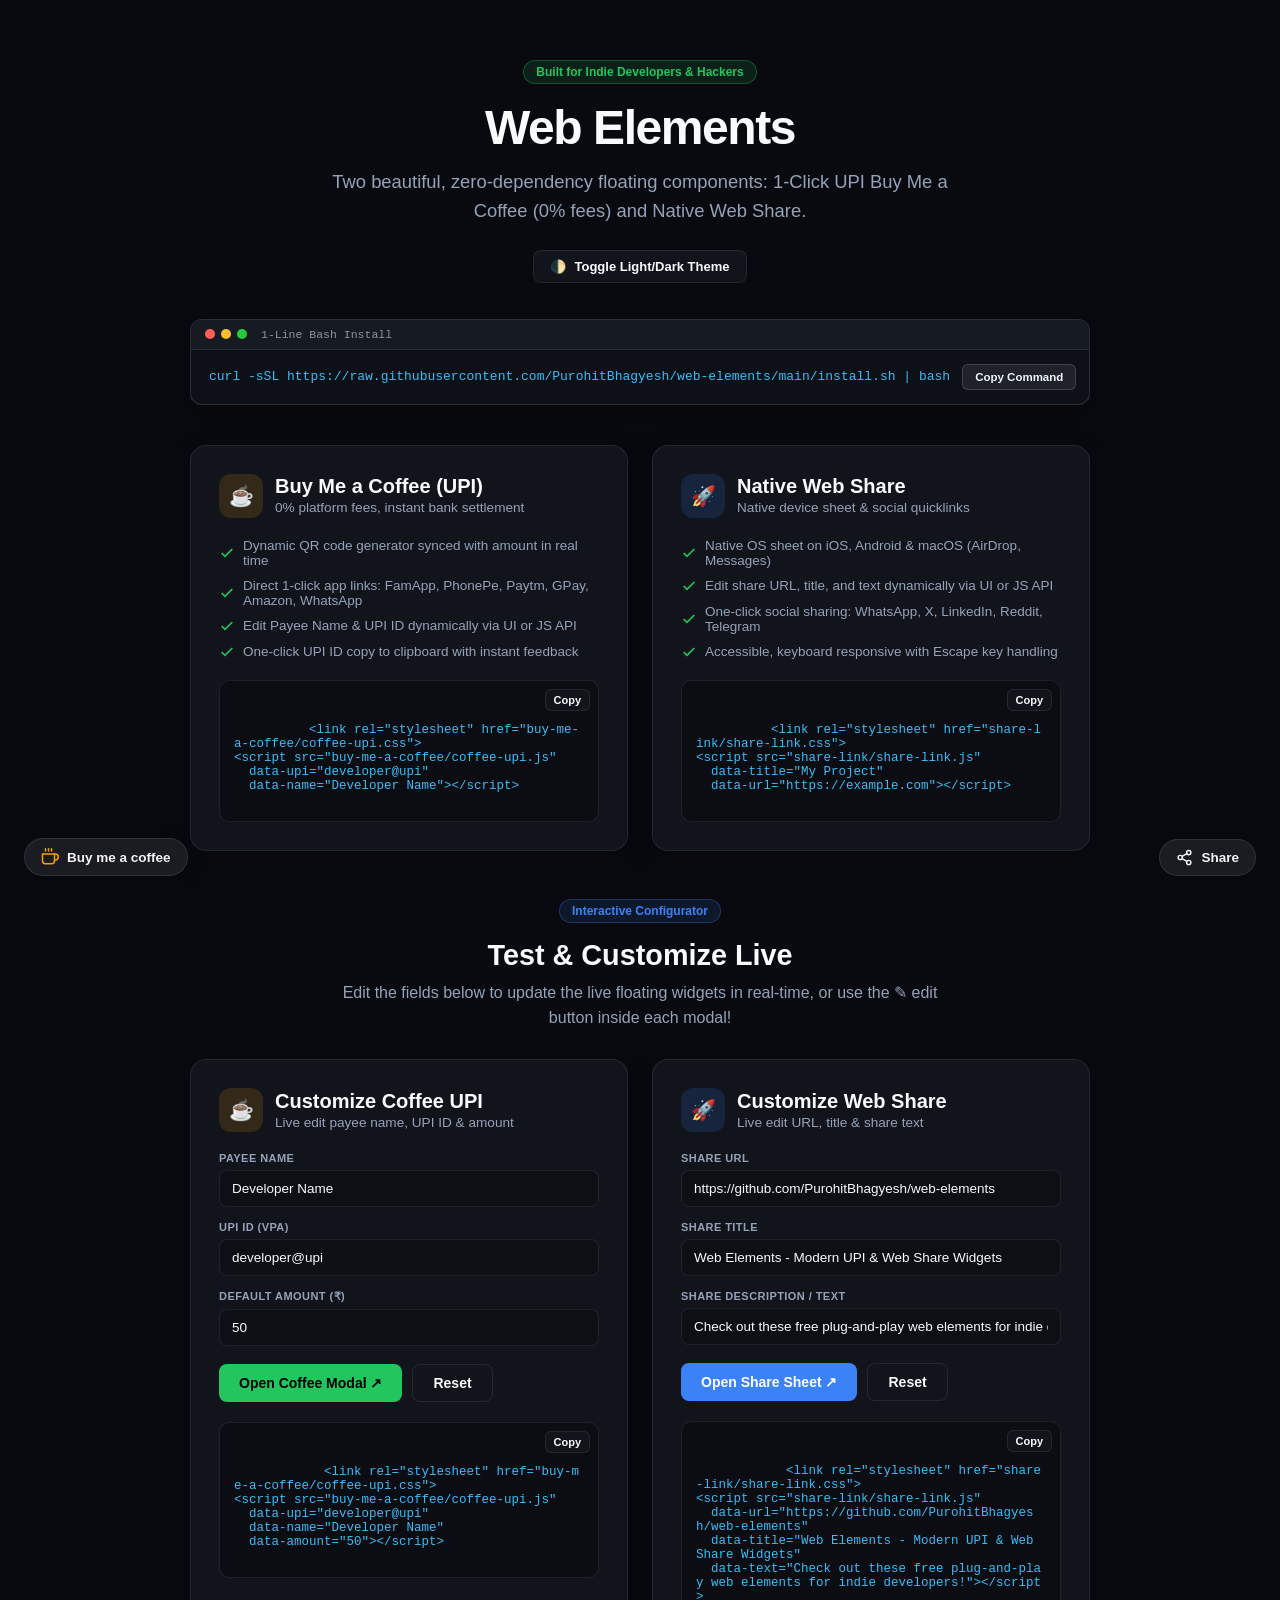
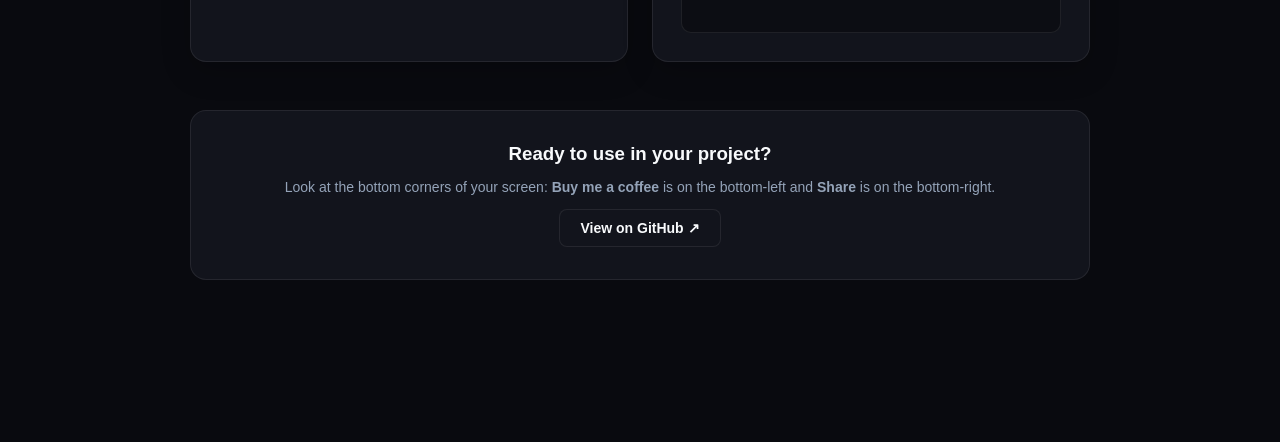
==== commit b59ec6b5: "feat: replace personal name with generic placeholders, add 9:16 Instagram story banner" ====
--- a/index.html
+++ b/index.html
@@ -460,8 +460,8 @@
           <button class="code-copy-btn" onclick="navigator.clipboard.writeText(this.nextElementSibling.innerText); this.innerText='Copied!'">Copy</button>
           <code>&lt;link rel="stylesheet" href="buy-me-a-coffee/coffee-upi.css"&gt;
 &lt;script src="buy-me-a-coffee/coffee-upi.js"
-  data-upi="purohitbhagyesh@fam"
-  data-name="Bhagyesh Purohit"&gt;&lt;/script&gt;</code>
+  data-upi="developer@upi"
+  data-name="Developer Name"&gt;&lt;/script&gt;</code>
         </div>
       </div>
 
@@ -526,12 +526,12 @@
           <div class="playground-form">
             <div class="form-group">
               <label for="cfgPayeeName">Payee Name</label>
-              <input type="text" id="cfgPayeeName" value="Bhagyesh Purohit" placeholder="e.g. Bhagyesh Purohit">
+              <input type="text" id="cfgPayeeName" value="Developer Name" placeholder="e.g. Developer Name">
             </div>
 
             <div class="form-group">
               <label for="cfgUpiId">UPI ID (VPA)</label>
-              <input type="text" id="cfgUpiId" value="purohitbhagyesh@fam" placeholder="e.g. username@fam">
+              <input type="text" id="cfgUpiId" value="developer@upi" placeholder="e.g. developer@upi">
             </div>
 
             <div class="form-group">
@@ -574,7 +574,7 @@
 
             <div class="form-group">
               <label for="cfgShareText">Share Description / Text</label>
-              <input type="text" id="cfgShareText" value="Check out these free plug-and-play web elements by Bhagyesh Purohit!" placeholder="Message">
+              <input type="text" id="cfgShareText" value="Check out these free plug-and-play web elements for indie developers!" placeholder="Message">
             </div>
 
             <div class="form-actions">
@@ -607,8 +607,8 @@
   <script>
     // Initialize Both Live Widgets Programmatically
     const coffeeWidget = CoffeeUPI.init({
-      upiId: 'purohitbhagyesh@fam',
-      payeeName: 'Bhagyesh Purohit',
+      upiId: 'developer@upi',
+      payeeName: 'Developer Name',
       defaultAmount: 50,
       presets: [20, 50, 100, 200],
       position: 'bottom-left'
@@ -616,7 +616,7 @@
 
     const shareWidget = ShareLink.init({
       title: 'Web Elements - Modern UPI & Web Share Widgets',
-      text: 'Check out these free plug-and-play web elements by Bhagyesh Purohit!',
+      text: 'Check out these free plug-and-play web elements for indie developers!',
       url: 'https://github.com/PurohitBhagyesh/web-elements',
       position: 'bottom-right'
     });
@@ -639,8 +639,8 @@
     const btnCopyCoffeeSnippet = document.getElementById('btnCopyCoffeeSnippet');
 
     function updateCoffeeConfig() {
-      const name = inputPayeeName.value.trim() || 'Bhagyesh Purohit';
-      const upi = inputUpiId.value.trim() || 'purohitbhagyesh@fam';
+      const name = inputPayeeName.value.trim() || 'Developer Name';
+      const upi = inputUpiId.value.trim() || 'developer@upi';
       const amt = parseInt(inputDefaultAmt.value, 10) || 50;
 
       coffeeWidget.updateConfig({
@@ -661,8 +661,8 @@
     });
 
     btnResetCoffee.addEventListener('click', () => {
-      inputPayeeName.value = 'Bhagyesh Purohit';
-      inputUpiId.value = 'purohitbhagyesh@fam';
+      inputPayeeName.value = 'Developer Name';
+      inputUpiId.value = 'developer@upi';
       inputDefaultAmt.value = 50;
       updateCoffeeConfig();
     });
@@ -707,7 +707,7 @@
     btnResetShare.addEventListener('click', () => {
       inputShareUrl.value = 'https://github.com/PurohitBhagyesh/web-elements';
       inputShareTitle.value = 'Web Elements - Modern UPI & Web Share Widgets';
-      inputShareText.value = 'Check out these free plug-and-play web elements by Bhagyesh Purohit!';
+      inputShareText.value = 'Check out these free plug-and-play web elements for indie developers!';
       updateShareConfig();
     });
 
--- a/buy-me-a-coffee/coffee-upi.css
+++ b/buy-me-a-coffee/coffee-upi.css
@@ -1,7 +1,7 @@
 /**
  * Coffee UPI - Plug & Play Buy Me A Coffee (UPI) Floating Widget
  * Supports: FamApp, Google Pay, PhonePe, Paytm, Amazon Pay, WhatsApp, BHIM
- * Author: Bhagyesh Purohit (github.com/PurohitBhagyesh)
+ * Author: Web Elements (github.com/PurohitBhagyesh)
  * License: MIT
  */
 
--- a/share-link/share-link.css
+++ b/share-link/share-link.css
@@ -1,7 +1,7 @@
 /**
  * Share Link - Plug & Play Web Share & Social Sharing Floating Widget
  * Features: Native Web Share API, 1-Click Clipboard Copy, Social Quicklinks (WhatsApp, X, LinkedIn, Reddit, Telegram)
- * Author: Bhagyesh Purohit (github.com/PurohitBhagyesh)
+ * Author: Web Elements (github.com/PurohitBhagyesh)
  * License: MIT
  */
 
--- a/buy-me-a-coffee/coffee-upi.css
+++ b/buy-me-a-coffee/coffee-upi.css
@@ -1,7 +1,7 @@
 /**
  * Coffee UPI - Plug & Play Buy Me A Coffee (UPI) Floating Widget
  * Supports: FamApp, Google Pay, PhonePe, Paytm, Amazon Pay, WhatsApp, BHIM
- * Author: Bhagyesh Purohit (github.com/PurohitBhagyesh)
+ * Author: Web Elements (github.com/PurohitBhagyesh)
  * License: MIT
  */
 
--- a/share-link/share-link.css
+++ b/share-link/share-link.css
@@ -1,7 +1,7 @@
 /**
  * Share Link - Plug & Play Web Share & Social Sharing Floating Widget
  * Features: Native Web Share API, 1-Click Clipboard Copy, Social Quicklinks (WhatsApp, X, LinkedIn, Reddit, Telegram)
- * Author: Bhagyesh Purohit (github.com/PurohitBhagyesh)
+ * Author: Web Elements (github.com/PurohitBhagyesh)
  * License: MIT
  */
 
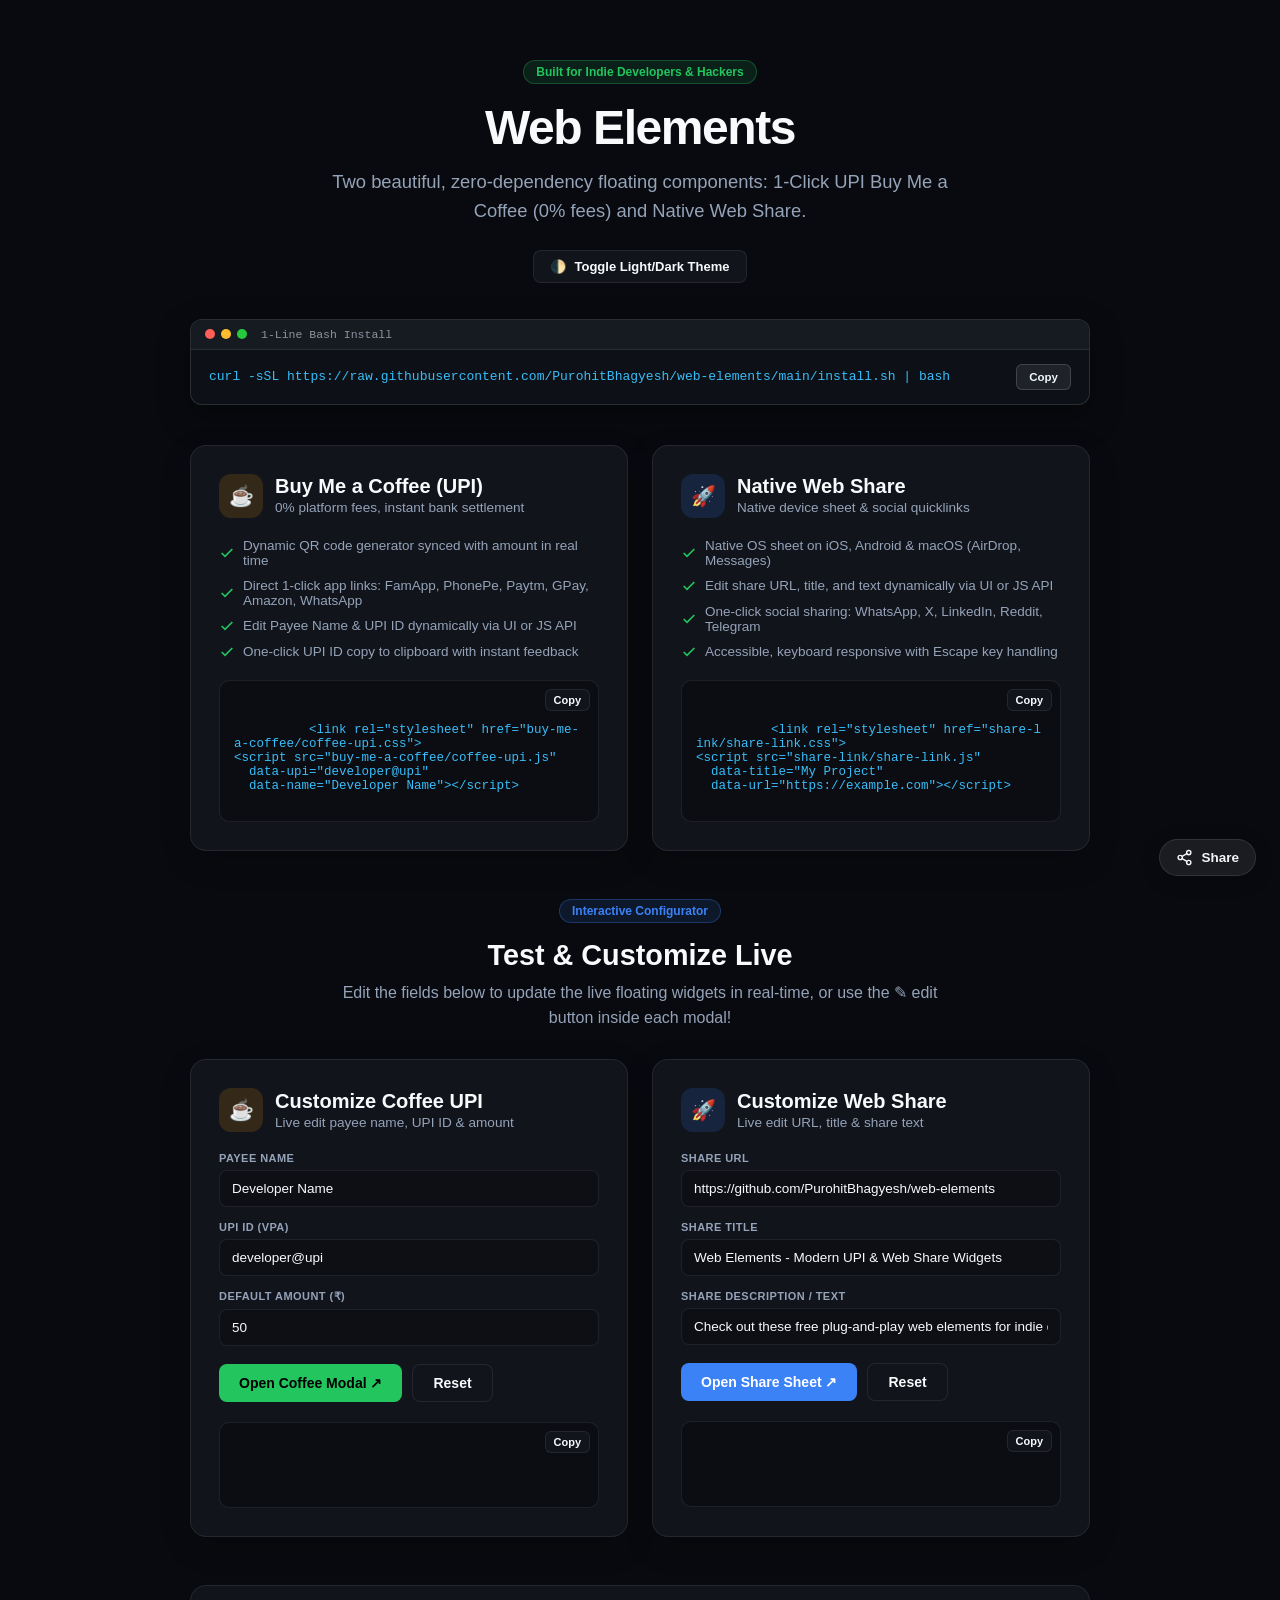
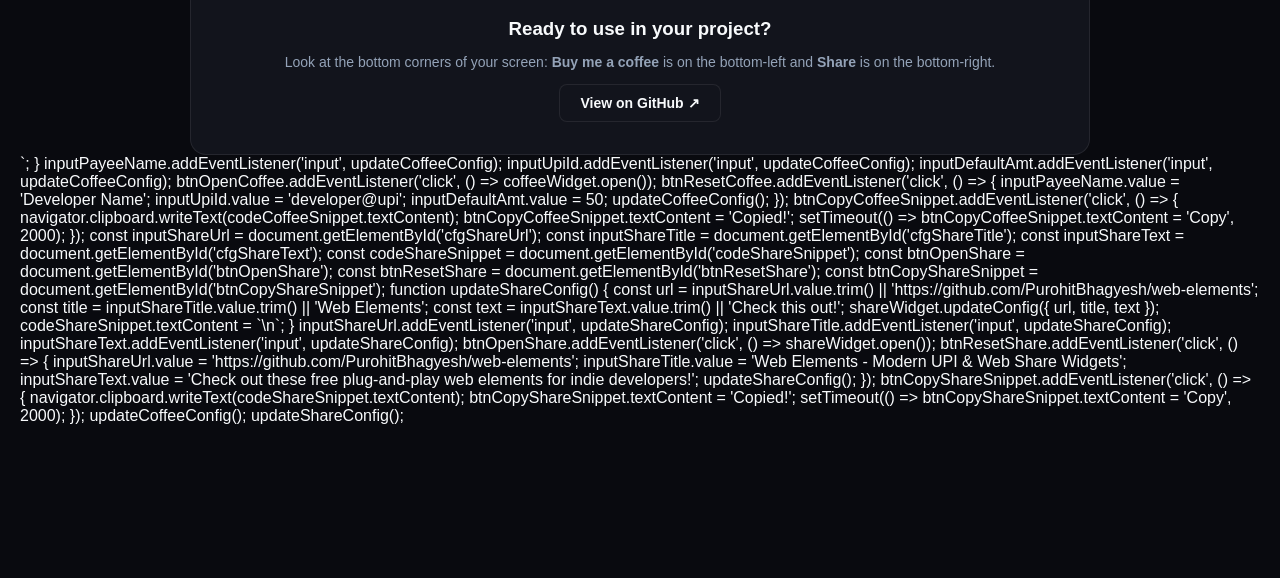
==== commit f4772ec2: "Remove poster-specific content and clean up the landing-page experience across the repo." ====
--- a/index.html
+++ b/index.html
@@ -3,8 +3,18 @@
 <head>
   <meta charset="UTF-8">
   <meta name="viewport" content="width=device-width, initial-scale=1.0">
+  <meta name="theme-color" content="#090a0f">
   <title>Web Elements for Indie Developers - UPI Buy Me a Coffee & Native Web Share</title>
   <meta name="description" content="Lightweight, zero-dependency floating widgets for indie developers: 1-click UPI Buy Me a Coffee (0% fees) and Native Web Share.">
+
+  <meta property="og:title" content="Web Elements for Indie Developers">
+  <meta property="og:description" content="1-click UPI Buy Me a Coffee (0% platform fees) and Native Web Share widgets. Zero dependencies.">
+  <meta property="og:url" content="https://github.com/PurohitBhagyesh/web-elements">
+  <meta property="og:type" content="website">
+  <meta name="twitter:card" content="summary_large_image">
+  <meta name="twitter:title" content="Web Elements for Indie Developers">
+  <meta name="twitter:description" content="1-click UPI Buy Me a Coffee (0% fees) & Native Web Share widgets. Pure Vanilla JS.">
+
   <link rel="stylesheet" href="buy-me-a-coffee/coffee-upi.css">
   <link rel="stylesheet" href="share-link/share-link.css">
   <style>
@@ -100,7 +110,6 @@
       border-color: var(--text-muted);
     }
 
-    /* Terminal Quick Install Banner */
     .terminal-banner {
       background: #0d1117;
       border: 1px solid rgba(255, 255, 255, 0.12);
@@ -281,7 +290,6 @@
       border-color: var(--accent);
     }
 
-    /* Playground Section */
     .playground-section {
       margin-bottom: 48px;
     }
@@ -410,7 +418,6 @@
       </button>
     </header>
 
-    <!-- 1-Line Bash Install Banner -->
     <div class="terminal-banner">
       <div class="terminal-bar">
         <div class="terminal-dots">
@@ -422,12 +429,11 @@
       </div>
       <div class="terminal-body">
         <code>curl -sSL https://raw.githubusercontent.com/PurohitBhagyesh/web-elements/main/install.sh | bash</code>
-        <button class="terminal-copy-btn" onclick="navigator.clipboard.writeText('curl -sSL https://raw.githubusercontent.com/PurohitBhagyesh/web-elements/main/install.sh | bash'); this.innerText='Copied!'">Copy Command</button>
+        <button class="terminal-copy-btn" onclick="navigator.clipboard.writeText('curl -sSL https://raw.githubusercontent.com/PurohitBhagyesh/web-elements/main/install.sh | bash'); this.innerText='Copied!' ; setTimeout(() => this.innerText='Copy', 1500);">Copy</button>
       </div>
     </div>
 
     <div class="grid">
-      <!-- 1. Buy Me a Coffee (UPI) Feature Card -->
       <div class="card">
         <div class="card-header">
           <div class="card-icon coffee">☕</div>
@@ -465,7 +471,6 @@
         </div>
       </div>
 
-      <!-- 2. Share Link Feature Card -->
       <div class="card">
         <div class="card-header">
           <div class="card-icon share">🚀</div>
@@ -504,7 +509,6 @@
       </div>
     </div>
 
-    <!-- Interactive Configurator / Live Playground -->
     <section class="playground-section">
       <div class="playground-header">
         <div class="badge" style="background: rgba(59, 130, 246, 0.12); border-color: rgba(59, 130, 246, 0.3); color: var(--accent-blue);">Interactive Configurator</div>
@@ -513,7 +517,6 @@
       </div>
 
       <div class="grid">
-        <!-- Coffee Customizer Card -->
         <div class="card">
           <div class="card-header">
             <div class="card-icon coffee">☕</div>
@@ -551,7 +554,6 @@
           </div>
         </div>
 
-        <!-- Share Customizer Card -->
         <div class="card">
           <div class="card-header">
             <div class="card-icon share">🚀</div>
@@ -600,12 +602,10 @@
     </div>
   </div>
 
-  <!-- Load Structured Scripts -->
   <script src="buy-me-a-coffee/coffee-upi.js"></script>
   <script src="share-link/share-link.js"></script>
 
   <script>
-    // Initialize Both Live Widgets Programmatically
     const coffeeWidget = CoffeeUPI.init({
       upiId: 'developer@upi',
       payeeName: 'Developer Name',
@@ -621,7 +621,6 @@
       position: 'bottom-right'
     });
 
-    // Theme toggle
     const themeBtn = document.getElementById('btnToggleTheme');
     themeBtn.addEventListener('click', () => {
       const current = document.documentElement.getAttribute('data-theme');
@@ -629,7 +628,6 @@
       document.documentElement.setAttribute('data-theme', next);
     });
 
-    // Interactive Coffee Playground Sync
     const inputPayeeName = document.getElementById('cfgPayeeName');
     const inputUpiId = document.getElementById('cfgUpiId');
     const inputDefaultAmt = document.getElementById('cfgDefaultAmt');
@@ -649,16 +647,14 @@
         amount: amt
       });
 
-      codeCoffeeSnippet.textContent = `<link rel="stylesheet" href="buy-me-a-coffee/coffee-upi.css">\n<script src="buy-me-a-coffee/coffee-upi.js"\n  data-upi="${upi}"\n  data-name="${name}"\n  data-amount="${amt}"><\/script>`;
+      codeCoffeeSnippet.textContent = `<link rel="stylesheet" href="buy-me-a-coffee/coffee-upi.css">\n<script src="buy-me-a-coffee/coffee-upi.js"\n  data-upi="${upi}"\n  data-name="${name}"\n  data-amount="${amt}"\n  data-position="bottom-left">\n</script>`;
     }
 
     inputPayeeName.addEventListener('input', updateCoffeeConfig);
     inputUpiId.addEventListener('input', updateCoffeeConfig);
     inputDefaultAmt.addEventListener('input', updateCoffeeConfig);
 
-    btnOpenCoffee.addEventListener('click', () => {
-      coffeeWidget.open();
-    });
+    btnOpenCoffee.addEventListener('click', () => coffeeWidget.open());
 
     btnResetCoffee.addEventListener('click', () => {
       inputPayeeName.value = 'Developer Name';
@@ -673,7 +669,6 @@
       setTimeout(() => btnCopyCoffeeSnippet.textContent = 'Copy', 2000);
     });
 
-    // Interactive Share Playground Sync
     const inputShareUrl = document.getElementById('cfgShareUrl');
     const inputShareTitle = document.getElementById('cfgShareTitle');
     const inputShareText = document.getElementById('cfgShareText');
@@ -688,21 +683,19 @@
       const text = inputShareText.value.trim() || 'Check this out!';
 
       shareWidget.updateConfig({
-        url: url,
-        title: title,
-        text: text
+        url,
+        title,
+        text
       });
 
-      codeShareSnippet.textContent = `<link rel="stylesheet" href="share-link/share-link.css">\n<script src="share-link/share-link.js"\n  data-url="${url}"\n  data-title="${title}"\n  data-text="${text}"><\/script>`;
+      codeShareSnippet.textContent = `<link rel="stylesheet" href="share-link/share-link.css">\n<script src="share-link/share-link.js"\n  data-url="${url}"\n  data-title="${title}"\n  data-text="${text}"\n  data-position="bottom-right">\n</script>`;
     }
 
     inputShareUrl.addEventListener('input', updateShareConfig);
     inputShareTitle.addEventListener('input', updateShareConfig);
     inputShareText.addEventListener('input', updateShareConfig);
 
-    btnOpenShare.addEventListener('click', () => {
-      shareWidget.open();
-    });
+    btnOpenShare.addEventListener('click', () => shareWidget.open());
 
     btnResetShare.addEventListener('click', () => {
       inputShareUrl.value = 'https://github.com/PurohitBhagyesh/web-elements';
@@ -717,7 +710,6 @@
       setTimeout(() => btnCopyShareSnippet.textContent = 'Copy', 2000);
     });
 
-    // Initial render of code snippets
     updateCoffeeConfig();
     updateShareConfig();
   </script>
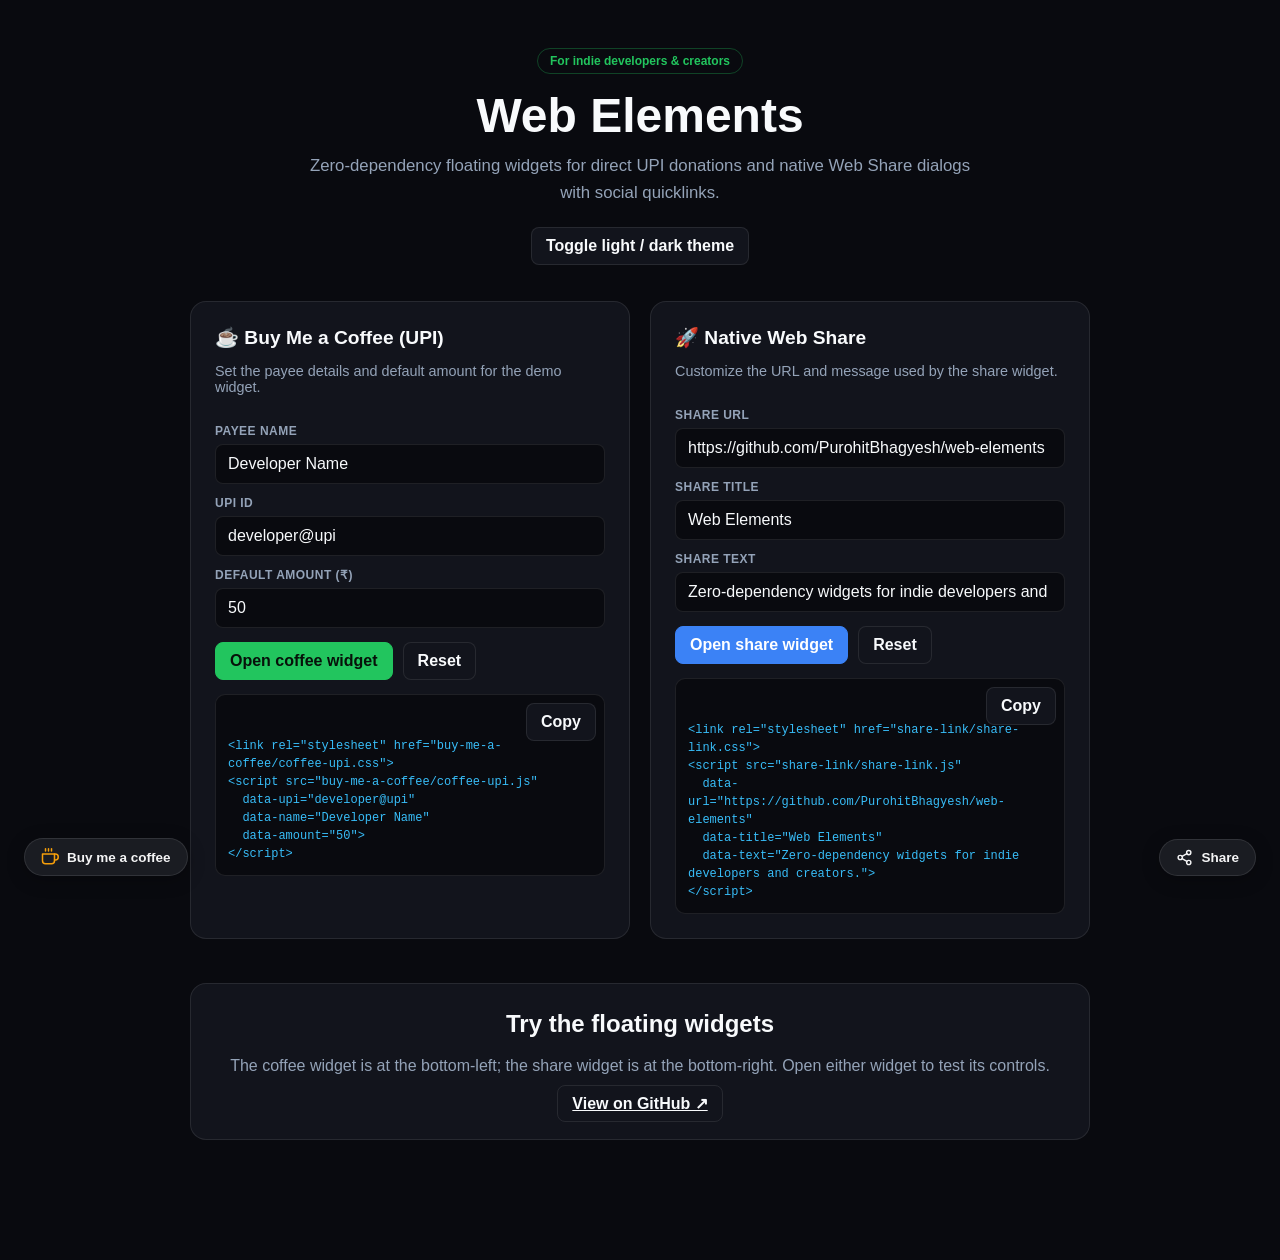
==== commit bd33c000: "Fix demo page inline script parsing and make configurator snippets safe" ====
--- a/index.html
+++ b/index.html
@@ -4,714 +4,148 @@
   <meta charset="UTF-8">
   <meta name="viewport" content="width=device-width, initial-scale=1.0">
   <meta name="theme-color" content="#090a0f">
-  <title>Web Elements for Indie Developers - UPI Buy Me a Coffee & Native Web Share</title>
-  <meta name="description" content="Lightweight, zero-dependency floating widgets for indie developers: 1-click UPI Buy Me a Coffee (0% fees) and Native Web Share.">
-
-  <meta property="og:title" content="Web Elements for Indie Developers">
-  <meta property="og:description" content="1-click UPI Buy Me a Coffee (0% platform fees) and Native Web Share widgets. Zero dependencies.">
-  <meta property="og:url" content="https://github.com/PurohitBhagyesh/web-elements">
-  <meta property="og:type" content="website">
-  <meta name="twitter:card" content="summary_large_image">
-  <meta name="twitter:title" content="Web Elements for Indie Developers">
-  <meta name="twitter:description" content="1-click UPI Buy Me a Coffee (0% fees) & Native Web Share widgets. Pure Vanilla JS.">
-
+  <meta name="description" content="Zero-dependency floating widgets for indie developers and creators: direct UPI donations and native Web Share.">
+  <title>Web Elements — UPI Donations & Web Share Widgets</title>
   <link rel="stylesheet" href="buy-me-a-coffee/coffee-upi.css">
   <link rel="stylesheet" href="share-link/share-link.css">
   <style>
-    :root {
-      --bg: #090a0f;
-      --surface: #12141c;
-      --surface-border: rgba(255, 255, 255, 0.08);
-      --text: #f8fafc;
-      --text-muted: #94a3b8;
-      --accent: #22c55e;
-      --accent-blue: #3b82f6;
-      --font: -apple-system, BlinkMacSystemFont, "Segoe UI", Roboto, sans-serif;
-    }
-
-    [data-theme="light"] {
-      --bg: #f8fafc;
-      --surface: #ffffff;
-      --surface-border: rgba(0, 0, 0, 0.08);
-      --text: #0f172a;
-      --text-muted: #64748b;
-      --accent: #16a34a;
-      --accent-blue: #2563eb;
-    }
-
-    * { box-sizing: border-box; margin: 0; padding: 0; }
-    body {
-      background: var(--bg);
-      color: var(--text);
-      font-family: var(--font);
-      min-height: 100vh;
-      display: flex;
-      flex-direction: column;
-      align-items: center;
-      padding: 60px 20px 140px;
-      transition: background 0.2s, color 0.2s;
-    }
-
-    .container {
-      max-width: 900px;
-      width: 100%;
-    }
-
-    header {
-      text-align: center;
-      margin-bottom: 36px;
-    }
-
-    .badge {
-      display: inline-flex;
-      align-items: center;
-      gap: 6px;
-      padding: 4px 12px;
-      border-radius: 999px;
-      background: rgba(34, 197, 94, 0.12);
-      border: 1px solid rgba(34, 197, 94, 0.3);
-      color: var(--accent);
-      font-size: 12px;
-      font-weight: 600;
-      margin-bottom: 16px;
-    }
-
-    h1 {
-      font-size: clamp(2rem, 5vw, 3rem);
-      font-weight: 800;
-      letter-spacing: -0.03em;
-      margin-bottom: 12px;
-    }
-
-    p.lead {
-      color: var(--text-muted);
-      font-size: 1.15rem;
-      max-width: 640px;
-      margin: 0 auto 24px;
-      line-height: 1.6;
-    }
-
-    .theme-toggle-btn {
-      background: var(--surface);
-      border: 1px solid var(--surface-border);
-      color: var(--text);
-      padding: 8px 16px;
-      border-radius: 8px;
-      font-size: 13px;
-      font-weight: 600;
-      cursor: pointer;
-      display: inline-flex;
-      align-items: center;
-      gap: 8px;
-      transition: all 0.15s ease;
-    }
-
-    .theme-toggle-btn:hover {
-      border-color: var(--text-muted);
-    }
-
-    .terminal-banner {
-      background: #0d1117;
-      border: 1px solid rgba(255, 255, 255, 0.12);
-      border-radius: 12px;
-      overflow: hidden;
-      margin-bottom: 40px;
-      box-shadow: 0 12px 32px rgba(0, 0, 0, 0.35);
-    }
-
-    .terminal-bar {
-      background: #161b22;
-      padding: 8px 14px;
-      display: flex;
-      align-items: center;
-      gap: 8px;
-      border-bottom: 1px solid rgba(255, 255, 255, 0.08);
-    }
-
-    .terminal-dots {
-      display: flex;
-      gap: 6px;
-    }
-
-    .dot {
-      width: 10px;
-      height: 10px;
-      border-radius: 50%;
-    }
-
-    .dot-red { background: #ff5f56; }
-    .dot-yellow { background: #ffbd2e; }
-    .dot-green { background: #27c93f; }
-
-    .terminal-title {
-      font-size: 11.5px;
-      color: #8b949e;
-      font-family: ui-monospace, SFMono-Regular, Menlo, monospace;
-      margin-left: 6px;
-    }
-
-    .terminal-body {
-      padding: 14px 18px;
-      display: flex;
-      align-items: center;
-      justify-content: space-between;
-      gap: 12px;
-      overflow-x: auto;
-    }
-
-    .terminal-body code {
-      font-family: ui-monospace, SFMono-Regular, Menlo, monospace;
-      font-size: 13px;
-      color: #38bdf8;
-      white-space: nowrap;
-    }
-
-    .terminal-copy-btn {
-      background: rgba(255, 255, 255, 0.08);
-      border: 1px solid rgba(255, 255, 255, 0.15);
-      color: #f0f6fc;
-      padding: 6px 12px;
-      border-radius: 6px;
-      font-size: 11.5px;
-      font-weight: 600;
-      cursor: pointer;
-      flex-shrink: 0;
-      transition: all 0.15s ease;
-    }
-
-    .terminal-copy-btn:hover {
-      background: rgba(34, 197, 94, 0.2);
-      border-color: var(--accent);
-      color: var(--accent);
-    }
-
-    .grid {
-      display: grid;
-      grid-template-columns: repeat(auto-fit, minmax(380px, 1fr));
-      gap: 24px;
-      margin-bottom: 48px;
-    }
-
-    .card {
-      background: var(--surface);
-      border: 1px solid var(--surface-border);
-      border-radius: 16px;
-      padding: 28px;
-      display: flex;
-      flex-direction: column;
-      gap: 20px;
-      box-shadow: 0 10px 30px rgba(0, 0, 0, 0.2);
-    }
-
-    .card-header {
-      display: flex;
-      align-items: center;
-      gap: 12px;
-    }
-
-    .card-icon {
-      width: 44px;
-      height: 44px;
-      border-radius: 12px;
-      display: flex;
-      align-items: center;
-      justify-content: center;
-      font-size: 20px;
-    }
-
-    .card-icon.coffee { background: rgba(245, 158, 11, 0.15); color: #f59e0b; }
-    .card-icon.share { background: rgba(59, 130, 246, 0.15); color: var(--accent-blue); }
-
-    .card-title h2 {
-      font-size: 1.25rem;
-      font-weight: 700;
-    }
-
-    .card-title span {
-      font-size: 0.85rem;
-      color: var(--text-muted);
-    }
-
-    .feature-list {
-      list-style: none;
-      display: flex;
-      flex-direction: column;
-      gap: 10px;
-      font-size: 13.5px;
-      color: var(--text-muted);
-    }
-
-    .feature-list li {
-      display: flex;
-      align-items: center;
-      gap: 8px;
-    }
-
-    .feature-list li svg {
-      color: var(--accent);
-      flex-shrink: 0;
-    }
-
-    .code-box {
-      background: rgba(0, 0, 0, 0.3);
-      border: 1px solid var(--surface-border);
-      border-radius: 10px;
-      padding: 14px;
-      position: relative;
-      font-family: ui-monospace, SFMono-Regular, Menlo, monospace;
-      font-size: 12.5px;
-      overflow-x: auto;
-      color: #38bdf8;
-      white-space: pre-wrap;
-      word-break: break-all;
-    }
-
-    [data-theme="light"] .code-box {
-      background: #f1f5f9;
-      color: #0369a1;
-    }
-
-    .code-copy-btn {
-      position: absolute;
-      top: 8px;
-      right: 8px;
-      background: var(--surface);
-      border: 1px solid var(--surface-border);
-      color: var(--text);
-      font-size: 11px;
-      font-weight: 600;
-      padding: 4px 8px;
-      border-radius: 6px;
-      cursor: pointer;
-      z-index: 2;
-    }
-
-    .code-copy-btn:hover {
-      border-color: var(--accent);
-    }
-
-    .playground-section {
-      margin-bottom: 48px;
-    }
-
-    .playground-header {
-      text-align: center;
-      margin-bottom: 28px;
-    }
-
-    .playground-header h2 {
-      font-size: 1.8rem;
-      font-weight: 800;
-      margin-bottom: 8px;
-    }
-
-    .playground-form {
-      display: flex;
-      flex-direction: column;
-      gap: 14px;
-    }
-
-    .form-group {
-      display: flex;
-      flex-direction: column;
-      gap: 6px;
-    }
-
-    .form-group label {
-      font-size: 11px;
-      font-weight: 700;
-      color: var(--text-muted);
-      text-transform: uppercase;
-      letter-spacing: 0.04em;
-    }
-
-    .form-group input {
-      background: rgba(0, 0, 0, 0.25);
-      border: 1px solid var(--surface-border);
-      border-radius: 8px;
-      padding: 10px 12px;
-      color: var(--text);
-      font-family: inherit;
-      font-size: 13.5px;
-      outline: none;
-      transition: border-color 0.15s ease;
-    }
-
-    [data-theme="light"] .form-group input {
-      background: #f1f5f9;
-      color: #0f172a;
-    }
-
-    .form-group input:focus {
-      border-color: var(--accent);
-    }
-
-    .form-actions {
-      display: flex;
-      gap: 10px;
-      margin-top: 4px;
-      flex-wrap: wrap;
-    }
-
-    .cta-banner {
-      text-align: center;
-      padding: 32px;
-      background: var(--surface);
-      border: 1px solid var(--surface-border);
-      border-radius: 16px;
-      display: flex;
-      flex-direction: column;
-      align-items: center;
-      gap: 14px;
-    }
-
-    .cta-buttons {
-      display: flex;
-      gap: 12px;
-      flex-wrap: wrap;
-      justify-content: center;
-    }
-
-    .btn {
-      display: inline-flex;
-      align-items: center;
-      gap: 8px;
-      padding: 10px 20px;
-      border-radius: 8px;
-      font-size: 14px;
-      font-weight: 600;
-      text-decoration: none;
-      cursor: pointer;
-      transition: all 0.15s ease;
-    }
-
-    .btn-primary {
-      background: var(--accent);
-      color: #000;
-      border: none;
-    }
-
-    .btn-primary:hover {
-      background: #16a34a;
-      transform: translateY(-1px);
-    }
-
-    .btn-secondary {
-      background: var(--surface);
-      color: var(--text);
-      border: 1px solid var(--surface-border);
-    }
-
-    .btn-secondary:hover {
-      border-color: var(--text);
-    }
+    :root{--bg:#090a0f;--surface:#12141c;--border:rgba(255,255,255,.09);--text:#f8fafc;--muted:#94a3b8;--green:#22c55e;--blue:#3b82f6;--font:-apple-system,BlinkMacSystemFont,"Segoe UI",Roboto,sans-serif}
+    [data-theme="light"]{--bg:#f8fafc;--surface:#fff;--border:rgba(0,0,0,.1);--text:#0f172a;--muted:#64748b;--green:#16a34a;--blue:#2563eb}
+    *{box-sizing:border-box}body{margin:0;min-height:100vh;background:var(--bg);color:var(--text);font-family:var(--font);padding:48px 20px 120px;transition:background .2s,color .2s}.container{width:min(900px,100%);margin:auto}header,.section-heading{text-align:center}header{margin-bottom:36px}.badge{display:inline-block;padding:5px 12px;border:1px solid rgba(34,197,94,.3);border-radius:999px;color:var(--green);font-size:12px;font-weight:700}h1{font-size:clamp(2rem,5vw,3rem);margin:14px 0 10px}.lead{max-width:680px;margin:0 auto 20px;color:var(--muted);font-size:1.05rem;line-height:1.6}.button{border:1px solid var(--border);border-radius:8px;padding:9px 14px;background:var(--surface);color:var(--text);font:inherit;font-weight:600;cursor:pointer}.button:hover{border-color:var(--green)}.grid{display:grid;grid-template-columns:repeat(auto-fit,minmax(min(100%,360px),1fr));gap:20px;margin:28px 0 44px}.card{background:var(--surface);border:1px solid var(--border);border-radius:16px;padding:24px;display:flex;flex-direction:column;gap:14px}.card h2{margin:0;font-size:1.2rem}.muted{color:var(--muted);font-size:.9rem}.fields{display:grid;gap:12px}.field{display:grid;gap:6px}.field label{font-size:.75rem;font-weight:700;color:var(--muted);text-transform:uppercase;letter-spacing:.04em}.field input{width:100%;border:1px solid var(--border);border-radius:8px;padding:10px 12px;background:var(--bg);color:var(--text);font:inherit}.field input:focus{outline:2px solid var(--blue);outline-offset:1px}.actions{display:flex;gap:10px;flex-wrap:wrap}.primary{background:var(--green);border-color:var(--green);color:#07110a}.share-primary{background:var(--blue);border-color:var(--blue);color:#fff}.code-wrap{position:relative;background:var(--bg);border:1px solid var(--border);border-radius:10px;padding:42px 12px 12px;min-height:92px}.code-wrap pre{margin:0;white-space:pre-wrap;overflow-wrap:anywhere;color:#38bdf8;font:12px/1.5 ui-monospace,SFMono-Regular,Menlo,monospace}.copy-code{position:absolute;right:8px;top:8px}.cta{text-align:center;background:var(--surface);border:1px solid var(--border);border-radius:16px;padding:26px}.cta h2{margin:0 0 10px}.cta p{color:var(--muted);line-height:1.5}@media(max-width:520px){body{padding:32px 14px 110px}.card{padding:18px}}
   </style>
 </head>
 <body>
-  <div class="container">
+  <main class="container">
     <header>
-      <div class="badge">Built for Indie Developers & Hackers</div>
+      <span class="badge">For indie developers & creators</span>
       <h1>Web Elements</h1>
-      <p class="lead">Two beautiful, zero-dependency floating components: 1-Click UPI Buy Me a Coffee (0% fees) and Native Web Share.</p>
-      <button class="theme-toggle-btn" id="btnToggleTheme" type="button">
-        <span>🌓</span> Toggle Light/Dark Theme
-      </button>
+      <p class="lead">Zero-dependency floating widgets for direct UPI donations and native Web Share dialogs with social quicklinks.</p>
+      <button class="button" id="themeToggle" type="button">Toggle light / dark theme</button>
     </header>
 
-    <div class="terminal-banner">
-      <div class="terminal-bar">
-        <div class="terminal-dots">
-          <span class="dot dot-red"></span>
-          <span class="dot dot-yellow"></span>
-          <span class="dot dot-green"></span>
+    <section class="grid" aria-label="Widget configurators">
+      <article class="card">
+        <div><h2>☕ Buy Me a Coffee (UPI)</h2><p class="muted">Set the payee details and default amount for the demo widget.</p></div>
+        <div class="fields">
+          <div class="field"><label for="payeeName">Payee name</label><input id="payeeName" value="Developer Name"></div>
+          <div class="field"><label for="upiId">UPI ID</label><input id="upiId" value="developer@upi"></div>
+          <div class="field"><label for="amount">Default amount (₹)</label><input id="amount" type="number" min="1" max="100000" value="50"></div>
         </div>
-        <span class="terminal-title">1-Line Bash Install</span>
-      </div>
-      <div class="terminal-body">
-        <code>curl -sSL https://raw.githubusercontent.com/PurohitBhagyesh/web-elements/main/install.sh | bash</code>
-        <button class="terminal-copy-btn" onclick="navigator.clipboard.writeText('curl -sSL https://raw.githubusercontent.com/PurohitBhagyesh/web-elements/main/install.sh | bash'); this.innerText='Copied!' ; setTimeout(() => this.innerText='Copy', 1500);">Copy</button>
-      </div>
-    </div>
+        <div class="actions"><button class="button primary" id="openCoffee" type="button">Open coffee widget</button><button class="button" id="resetCoffee" type="button">Reset</button></div>
+        <div class="code-wrap"><button class="button copy-code" id="copyCoffee" type="button">Copy</button><pre id="coffeeSnippet"></pre></div>
+      </article>
 
-    <div class="grid">
-      <div class="card">
-        <div class="card-header">
-          <div class="card-icon coffee">☕</div>
-          <div class="card-title">
-            <h2>Buy Me a Coffee (UPI)</h2>
-            <span>0% platform fees, instant bank settlement</span>
-          </div>
+      <article class="card">
+        <div><h2>🚀 Native Web Share</h2><p class="muted">Customize the URL and message used by the share widget.</p></div>
+        <div class="fields">
+          <div class="field"><label for="shareUrl">Share URL</label><input id="shareUrl" type="url" value="https://github.com/PurohitBhagyesh/web-elements"></div>
+          <div class="field"><label for="shareTitle">Share title</label><input id="shareTitle" value="Web Elements"></div>
+          <div class="field"><label for="shareText">Share text</label><input id="shareText" value="Zero-dependency widgets for indie developers and creators."></div>
         </div>
-
-        <ul class="feature-list">
-          <li>
-            <svg width="16" height="16" viewBox="0 0 24 24" fill="none" stroke="currentColor" stroke-width="2.5"><polyline points="20 6 9 17 4 12"/></svg>
-            Dynamic QR code generator synced with amount in real time
-          </li>
-          <li>
-            <svg width="16" height="16" viewBox="0 0 24 24" fill="none" stroke="currentColor" stroke-width="2.5"><polyline points="20 6 9 17 4 12"/></svg>
-            Direct 1-click app links: FamApp, PhonePe, Paytm, GPay, Amazon, WhatsApp
-          </li>
-          <li>
-            <svg width="16" height="16" viewBox="0 0 24 24" fill="none" stroke="currentColor" stroke-width="2.5"><polyline points="20 6 9 17 4 12"/></svg>
-            Edit Payee Name & UPI ID dynamically via UI or JS API
-          </li>
-          <li>
-            <svg width="16" height="16" viewBox="0 0 24 24" fill="none" stroke="currentColor" stroke-width="2.5"><polyline points="20 6 9 17 4 12"/></svg>
-            One-click UPI ID copy to clipboard with instant feedback
-          </li>
-        </ul>
-
-        <div class="code-box">
-          <button class="code-copy-btn" onclick="navigator.clipboard.writeText(this.nextElementSibling.innerText); this.innerText='Copied!'">Copy</button>
-          <code>&lt;link rel="stylesheet" href="buy-me-a-coffee/coffee-upi.css"&gt;
-&lt;script src="buy-me-a-coffee/coffee-upi.js"
-  data-upi="developer@upi"
-  data-name="Developer Name"&gt;&lt;/script&gt;</code>
-        </div>
-      </div>
-
-      <div class="card">
-        <div class="card-header">
-          <div class="card-icon share">🚀</div>
-          <div class="card-title">
-            <h2>Native Web Share</h2>
-            <span>Native device sheet & social quicklinks</span>
-          </div>
-        </div>
-
-        <ul class="feature-list">
-          <li>
-            <svg width="16" height="16" viewBox="0 0 24 24" fill="none" stroke="currentColor" stroke-width="2.5"><polyline points="20 6 9 17 4 12"/></svg>
-            Native OS sheet on iOS, Android & macOS (AirDrop, Messages)
-          </li>
-          <li>
-            <svg width="16" height="16" viewBox="0 0 24 24" fill="none" stroke="currentColor" stroke-width="2.5"><polyline points="20 6 9 17 4 12"/></svg>
-            Edit share URL, title, and text dynamically via UI or JS API
-          </li>
-          <li>
-            <svg width="16" height="16" viewBox="0 0 24 24" fill="none" stroke="currentColor" stroke-width="2.5"><polyline points="20 6 9 17 4 12"/></svg>
-            One-click social sharing: WhatsApp, X, LinkedIn, Reddit, Telegram
-          </li>
-          <li>
-            <svg width="16" height="16" viewBox="0 0 24 24" fill="none" stroke="currentColor" stroke-width="2.5"><polyline points="20 6 9 17 4 12"/></svg>
-            Accessible, keyboard responsive with Escape key handling
-          </li>
-        </ul>
-
-        <div class="code-box">
-          <button class="code-copy-btn" onclick="navigator.clipboard.writeText(this.nextElementSibling.innerText); this.innerText='Copied!'">Copy</button>
-          <code>&lt;link rel="stylesheet" href="share-link/share-link.css"&gt;
-&lt;script src="share-link/share-link.js"
-  data-title="My Project"
-  data-url="https://example.com"&gt;&lt;/script&gt;</code>
-        </div>
-      </div>
-    </div>
-
-    <section class="playground-section">
-      <div class="playground-header">
-        <div class="badge" style="background: rgba(59, 130, 246, 0.12); border-color: rgba(59, 130, 246, 0.3); color: var(--accent-blue);">Interactive Configurator</div>
-        <h2>Test & Customize Live</h2>
-        <p class="lead" style="font-size: 1rem; margin-bottom: 24px;">Edit the fields below to update the live floating widgets in real-time, or use the ✎ edit button inside each modal!</p>
-      </div>
-
-      <div class="grid">
-        <div class="card">
-          <div class="card-header">
-            <div class="card-icon coffee">☕</div>
-            <div class="card-title">
-              <h2>Customize Coffee UPI</h2>
-              <span>Live edit payee name, UPI ID & amount</span>
-            </div>
-          </div>
-
-          <div class="playground-form">
-            <div class="form-group">
-              <label for="cfgPayeeName">Payee Name</label>
-              <input type="text" id="cfgPayeeName" value="Developer Name" placeholder="e.g. Developer Name">
-            </div>
-
-            <div class="form-group">
-              <label for="cfgUpiId">UPI ID (VPA)</label>
-              <input type="text" id="cfgUpiId" value="developer@upi" placeholder="e.g. developer@upi">
-            </div>
-
-            <div class="form-group">
-              <label for="cfgDefaultAmt">Default Amount (₹)</label>
-              <input type="number" id="cfgDefaultAmt" value="50" min="1" max="100000">
-            </div>
-
-            <div class="form-actions">
-              <button type="button" class="btn btn-primary" id="btnOpenCoffee">Open Coffee Modal ↗</button>
-              <button type="button" class="btn btn-secondary" id="btnResetCoffee">Reset</button>
-            </div>
-          </div>
-
-          <div class="code-box">
-            <button class="code-copy-btn" id="btnCopyCoffeeSnippet">Copy</button>
-            <code id="codeCoffeeSnippet"></code>
-          </div>
-        </div>
-
-        <div class="card">
-          <div class="card-header">
-            <div class="card-icon share">🚀</div>
-            <div class="card-title">
-              <h2>Customize Web Share</h2>
-              <span>Live edit URL, title & share text</span>
-            </div>
-          </div>
-
-          <div class="playground-form">
-            <div class="form-group">
-              <label for="cfgShareUrl">Share URL</label>
-              <input type="url" id="cfgShareUrl" value="https://github.com/PurohitBhagyesh/web-elements" placeholder="https://...">
-            </div>
-
-            <div class="form-group">
-              <label for="cfgShareTitle">Share Title</label>
-              <input type="text" id="cfgShareTitle" value="Web Elements - Modern UPI & Web Share Widgets" placeholder="Page Title">
-            </div>
-
-            <div class="form-group">
-              <label for="cfgShareText">Share Description / Text</label>
-              <input type="text" id="cfgShareText" value="Check out these free plug-and-play web elements for indie developers!" placeholder="Message">
-            </div>
-
-            <div class="form-actions">
-              <button type="button" class="btn btn-primary" style="background: var(--accent-blue); color: #fff;" id="btnOpenShare">Open Share Sheet ↗</button>
-              <button type="button" class="btn btn-secondary" id="btnResetShare">Reset</button>
-            </div>
-          </div>
-
-          <div class="code-box">
-            <button class="code-copy-btn" id="btnCopyShareSnippet">Copy</button>
-            <code id="codeShareSnippet"></code>
-          </div>
-        </div>
-      </div>
+        <div class="actions"><button class="button share-primary" id="openShare" type="button">Open share widget</button><button class="button" id="resetShare" type="button">Reset</button></div>
+        <div class="code-wrap"><button class="button copy-code" id="copyShare" type="button">Copy</button><pre id="shareSnippet"></pre></div>
+      </article>
     </section>
 
-    <div class="cta-banner">
-      <h3>Ready to use in your project?</h3>
-      <p style="color: var(--text-muted); font-size: 14px;">Look at the bottom corners of your screen: <strong>Buy me a coffee</strong> is on the bottom-left and <strong>Share</strong> is on the bottom-right.</p>
-      <div class="cta-buttons">
-        <a href="https://github.com/PurohitBhagyesh/web-elements" class="btn btn-secondary" target="_blank" rel="noopener noreferrer">View on GitHub ↗</a>
-      </div>
-    </div>
-  </div>
+    <section class="cta">
+      <h2>Try the floating widgets</h2>
+      <p>The coffee widget is at the bottom-left; the share widget is at the bottom-right. Open either widget to test its controls.</p>
+      <a class="button" href="https://github.com/PurohitBhagyesh/web-elements" target="_blank" rel="noopener noreferrer">View on GitHub ↗</a>
+    </section>
+  </main>
 
   <script src="buy-me-a-coffee/coffee-upi.js"></script>
   <script src="share-link/share-link.js"></script>
+  <script>
+    (() => {
+      const coffeeDefaults = { name: 'Developer Name', upi: 'developer@upi', amount: 50 };
+      const shareDefaults = {
+        url: 'https://github.com/PurohitBhagyesh/web-elements',
+        title: 'Web Elements',
+        text: 'Zero-dependency widgets for indie developers and creators.'
+      };
+      const byId = (id) => document.getElementById(id);
+      const coffee = CoffeeUPI.init({
+        upiId: coffeeDefaults.upi,
+        payeeName: coffeeDefaults.name,
+        defaultAmount: coffeeDefaults.amount,
+        presets: [20, 50, 100, 200],
+        position: 'bottom-left'
+      });
+      const share = ShareLink.init({ ...shareDefaults, position: 'bottom-right' });
 
-  <script>
-    const coffeeWidget = CoffeeUPI.init({
-      upiId: 'developer@upi',
-      payeeName: 'Developer Name',
-      defaultAmount: 50,
-      presets: [20, 50, 100, 200],
-      position: 'bottom-left'
-    });
+      const closingScript = '<' + '/script>';
+      const updateCoffee = () => {
+        const name = byId('payeeName').value.trim() || coffeeDefaults.name;
+        const upi = byId('upiId').value.trim() || coffeeDefaults.upi;
+        const amount = Math.max(1, parseInt(byId('amount').value, 10) || coffeeDefaults.amount);
+        coffee.updateConfig({ payeeName: name, upiId: upi, amount });
+        byId('coffeeSnippet').textContent = [
+          '<link rel="stylesheet" href="buy-me-a-coffee/coffee-upi.css">',
+          '<script src="buy-me-a-coffee/coffee-upi.js"',
+          '  data-upi="' + upi + '"',
+          '  data-name="' + name + '"',
+          '  data-amount="' + amount + '">',
+          closingScript
+        ].join('\n');
+      };
+      const updateShare = () => {
+        const url = byId('shareUrl').value.trim() || shareDefaults.url;
+        const title = byId('shareTitle').value.trim() || shareDefaults.title;
+        const text = byId('shareText').value.trim() || shareDefaults.text;
+        share.updateConfig({ url, title, text });
+        byId('shareSnippet').textContent = [
+          '<link rel="stylesheet" href="share-link/share-link.css">',
+          '<script src="share-link/share-link.js"',
+          '  data-url="' + url + '"',
+          '  data-title="' + title + '"',
+          '  data-text="' + text + '">',
+          closingScript
+        ].join('\n');
+      };
+      const copyText = async (text, button) => {
+        try {
+          await navigator.clipboard.writeText(text);
+          button.textContent = 'Copied!';
+        } catch (error) {
+          const textarea = document.createElement('textarea');
+          textarea.value = text;
+          textarea.style.position = 'fixed';
+          textarea.style.opacity = '0';
+          document.body.appendChild(textarea);
+          textarea.select();
+          const copied = document.execCommand('copy');
+          textarea.remove();
+          button.textContent = copied ? 'Copied!' : 'Copy failed';
+        }
+        window.setTimeout(() => { button.textContent = 'Copy'; }, 1800);
+      };
 
-    const shareWidget = ShareLink.init({
-      title: 'Web Elements - Modern UPI & Web Share Widgets',
-      text: 'Check out these free plug-and-play web elements for indie developers!',
-      url: 'https://github.com/PurohitBhagyesh/web-elements',
-      position: 'bottom-right'
-    });
-
-    const themeBtn = document.getElementById('btnToggleTheme');
-    themeBtn.addEventListener('click', () => {
-      const current = document.documentElement.getAttribute('data-theme');
-      const next = current === 'light' ? 'dark' : 'light';
-      document.documentElement.setAttribute('data-theme', next);
-    });
-
-    const inputPayeeName = document.getElementById('cfgPayeeName');
-    const inputUpiId = document.getElementById('cfgUpiId');
-    const inputDefaultAmt = document.getElementById('cfgDefaultAmt');
-    const codeCoffeeSnippet = document.getElementById('codeCoffeeSnippet');
-    const btnOpenCoffee = document.getElementById('btnOpenCoffee');
-    const btnResetCoffee = document.getElementById('btnResetCoffee');
-    const btnCopyCoffeeSnippet = document.getElementById('btnCopyCoffeeSnippet');
-
-    function updateCoffeeConfig() {
-      const name = inputPayeeName.value.trim() || 'Developer Name';
-      const upi = inputUpiId.value.trim() || 'developer@upi';
-      const amt = parseInt(inputDefaultAmt.value, 10) || 50;
-
-      coffeeWidget.updateConfig({
-        payeeName: name,
-        upiId: upi,
-        amount: amt
+      ['payeeName', 'upiId', 'amount'].forEach((id) => byId(id).addEventListener('input', updateCoffee));
+      ['shareUrl', 'shareTitle', 'shareText'].forEach((id) => byId(id).addEventListener('input', updateShare));
+      byId('openCoffee').addEventListener('click', () => coffee.open());
+      byId('openShare').addEventListener('click', () => share.open());
+      byId('copyCoffee').addEventListener('click', (event) => copyText(byId('coffeeSnippet').textContent, event.currentTarget));
+      byId('copyShare').addEventListener('click', (event) => copyText(byId('shareSnippet').textContent, event.currentTarget));
+      byId('resetCoffee').addEventListener('click', () => {
+        byId('payeeName').value = coffeeDefaults.name;
+        byId('upiId').value = coffeeDefaults.upi;
+        byId('amount').value = coffeeDefaults.amount;
+        updateCoffee();
       });
-
-      codeCoffeeSnippet.textContent = `<link rel="stylesheet" href="buy-me-a-coffee/coffee-upi.css">\n<script src="buy-me-a-coffee/coffee-upi.js"\n  data-upi="${upi}"\n  data-name="${name}"\n  data-amount="${amt}"\n  data-position="bottom-left">\n</script>`;
-    }
-
-    inputPayeeName.addEventListener('input', updateCoffeeConfig);
-    inputUpiId.addEventListener('input', updateCoffeeConfig);
-    inputDefaultAmt.addEventListener('input', updateCoffeeConfig);
-
-    btnOpenCoffee.addEventListener('click', () => coffeeWidget.open());
-
-    btnResetCoffee.addEventListener('click', () => {
-      inputPayeeName.value = 'Developer Name';
-      inputUpiId.value = 'developer@upi';
-      inputDefaultAmt.value = 50;
-      updateCoffeeConfig();
-    });
-
-    btnCopyCoffeeSnippet.addEventListener('click', () => {
-      navigator.clipboard.writeText(codeCoffeeSnippet.textContent);
-      btnCopyCoffeeSnippet.textContent = 'Copied!';
-      setTimeout(() => btnCopyCoffeeSnippet.textContent = 'Copy', 2000);
-    });
-
-    const inputShareUrl = document.getElementById('cfgShareUrl');
-    const inputShareTitle = document.getElementById('cfgShareTitle');
-    const inputShareText = document.getElementById('cfgShareText');
-    const codeShareSnippet = document.getElementById('codeShareSnippet');
-    const btnOpenShare = document.getElementById('btnOpenShare');
-    const btnResetShare = document.getElementById('btnResetShare');
-    const btnCopyShareSnippet = document.getElementById('btnCopyShareSnippet');
-
-    function updateShareConfig() {
-      const url = inputShareUrl.value.trim() || 'https://github.com/PurohitBhagyesh/web-elements';
-      const title = inputShareTitle.value.trim() || 'Web Elements';
-      const text = inputShareText.value.trim() || 'Check this out!';
-
-      shareWidget.updateConfig({
-        url,
-        title,
-        text
+      byId('resetShare').addEventListener('click', () => {
+        byId('shareUrl').value = shareDefaults.url;
+        byId('shareTitle').value = shareDefaults.title;
+        byId('shareText').value = shareDefaults.text;
+        updateShare();
       });
-
-      codeShareSnippet.textContent = `<link rel="stylesheet" href="share-link/share-link.css">\n<script src="share-link/share-link.js"\n  data-url="${url}"\n  data-title="${title}"\n  data-text="${text}"\n  data-position="bottom-right">\n</script>`;
-    }
-
-    inputShareUrl.addEventListener('input', updateShareConfig);
-    inputShareTitle.addEventListener('input', updateShareConfig);
-    inputShareText.addEventListener('input', updateShareConfig);
-
-    btnOpenShare.addEventListener('click', () => shareWidget.open());
-
-    btnResetShare.addEventListener('click', () => {
-      inputShareUrl.value = 'https://github.com/PurohitBhagyesh/web-elements';
-      inputShareTitle.value = 'Web Elements - Modern UPI & Web Share Widgets';
-      inputShareText.value = 'Check out these free plug-and-play web elements for indie developers!';
-      updateShareConfig();
-    });
-
-    btnCopyShareSnippet.addEventListener('click', () => {
-      navigator.clipboard.writeText(codeShareSnippet.textContent);
-      btnCopyShareSnippet.textContent = 'Copied!';
-      setTimeout(() => btnCopyShareSnippet.textContent = 'Copy', 2000);
-    });
-
-    updateCoffeeConfig();
-    updateShareConfig();
+      byId('themeToggle').addEventListener('click', () => {
+        const root = document.documentElement;
+        root.dataset.theme = root.dataset.theme === 'light' ? 'dark' : 'light';
+      });
+      updateCoffee();
+      updateShare();
+    })();
   </script>
 </body>
 </html>
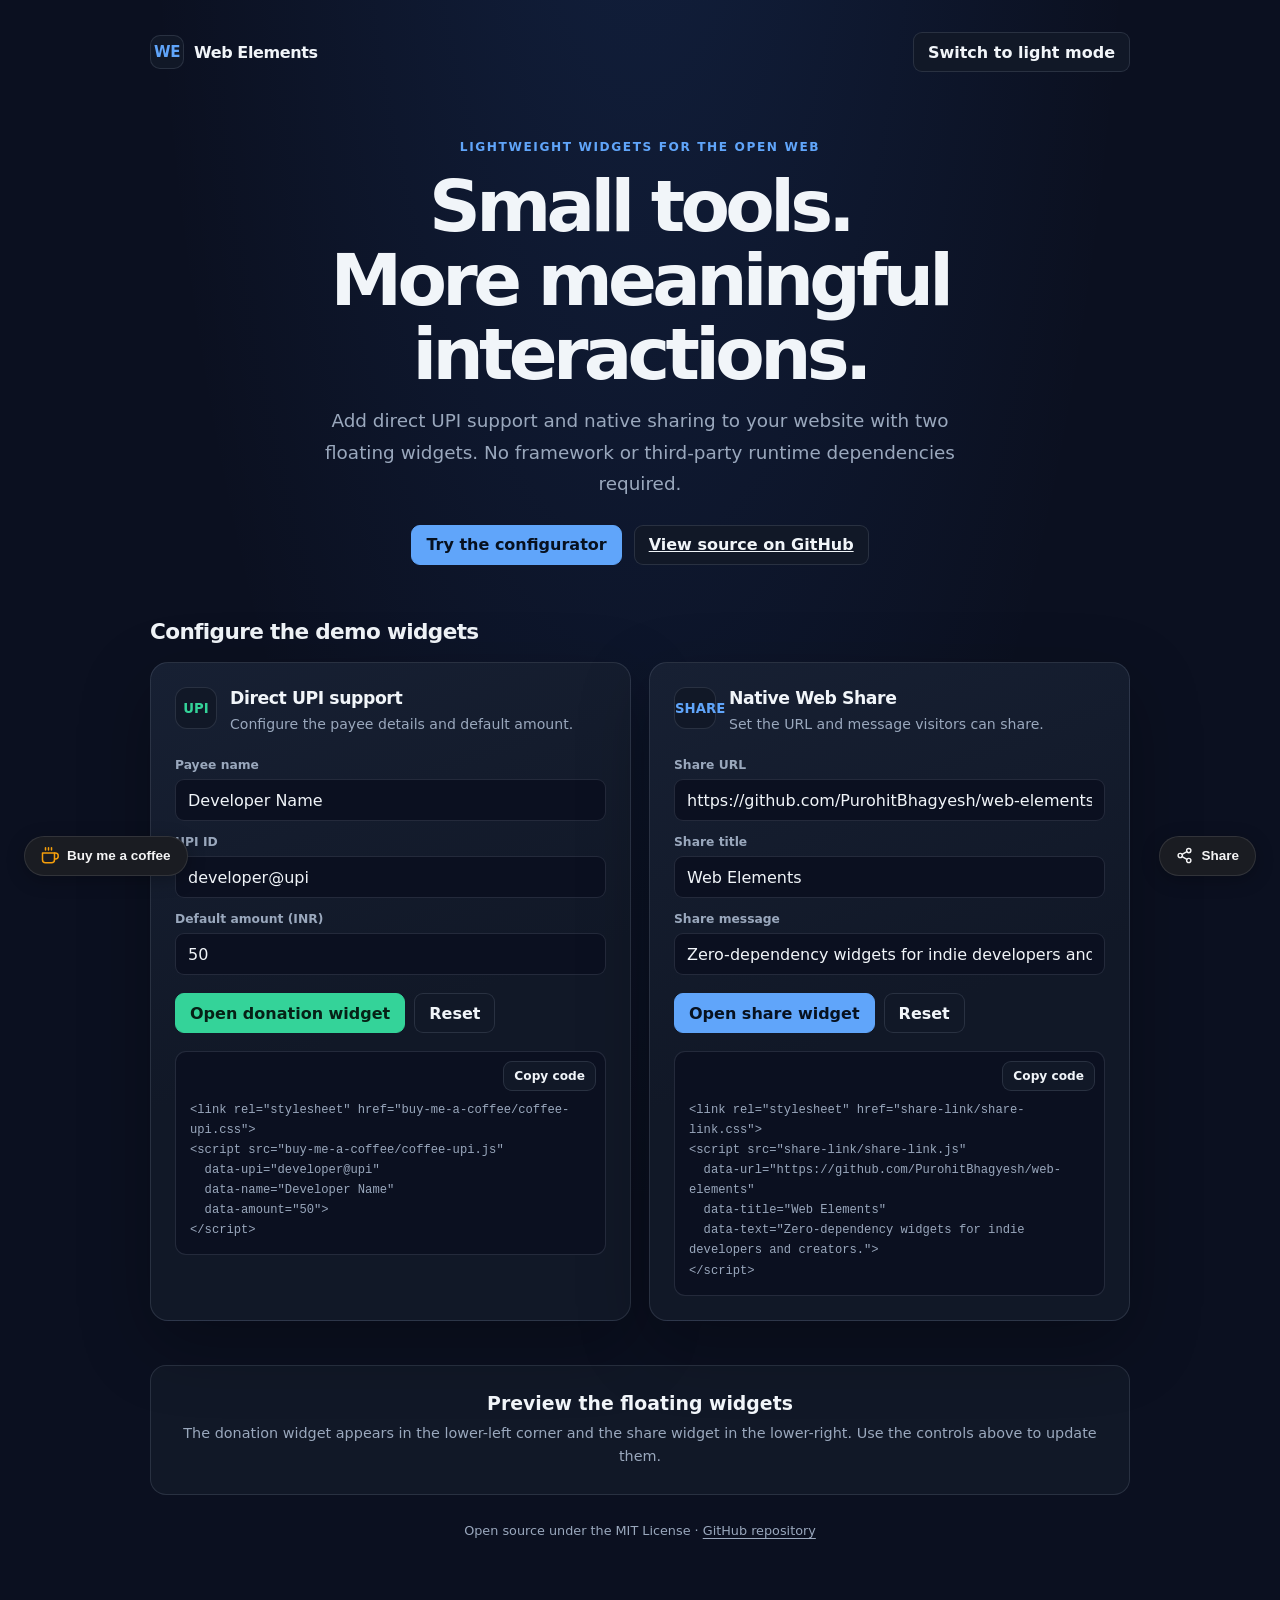
==== commit 2da7cfe2: "Polish demo page design and preserve safe inline script handling" ====
--- a/index.html
+++ b/index.html
@@ -1,70 +1,168 @@
 <!DOCTYPE html>
-<html lang="en">
+<html lang="en" data-theme="dark">
 <head>
   <meta charset="UTF-8">
-  <meta name="viewport" content="width=device-width, initial-scale=1.0">
-  <meta name="theme-color" content="#090a0f">
-  <meta name="description" content="Zero-dependency floating widgets for indie developers and creators: direct UPI donations and native Web Share.">
-  <title>Web Elements — UPI Donations & Web Share Widgets</title>
+  <meta name="viewport" content="width=device-width, initial-scale=1">
+  <meta name="theme-color" content="#0b1020">
+  <meta name="description" content="Zero-dependency floating widgets for direct UPI donations and native Web Share dialogs, built for indie developers and creators.">
+  <title>Web Elements — Lightweight widgets for your website</title>
   <link rel="stylesheet" href="buy-me-a-coffee/coffee-upi.css">
   <link rel="stylesheet" href="share-link/share-link.css">
   <style>
-    :root{--bg:#090a0f;--surface:#12141c;--border:rgba(255,255,255,.09);--text:#f8fafc;--muted:#94a3b8;--green:#22c55e;--blue:#3b82f6;--font:-apple-system,BlinkMacSystemFont,"Segoe UI",Roboto,sans-serif}
-    [data-theme="light"]{--bg:#f8fafc;--surface:#fff;--border:rgba(0,0,0,.1);--text:#0f172a;--muted:#64748b;--green:#16a34a;--blue:#2563eb}
-    *{box-sizing:border-box}body{margin:0;min-height:100vh;background:var(--bg);color:var(--text);font-family:var(--font);padding:48px 20px 120px;transition:background .2s,color .2s}.container{width:min(900px,100%);margin:auto}header,.section-heading{text-align:center}header{margin-bottom:36px}.badge{display:inline-block;padding:5px 12px;border:1px solid rgba(34,197,94,.3);border-radius:999px;color:var(--green);font-size:12px;font-weight:700}h1{font-size:clamp(2rem,5vw,3rem);margin:14px 0 10px}.lead{max-width:680px;margin:0 auto 20px;color:var(--muted);font-size:1.05rem;line-height:1.6}.button{border:1px solid var(--border);border-radius:8px;padding:9px 14px;background:var(--surface);color:var(--text);font:inherit;font-weight:600;cursor:pointer}.button:hover{border-color:var(--green)}.grid{display:grid;grid-template-columns:repeat(auto-fit,minmax(min(100%,360px),1fr));gap:20px;margin:28px 0 44px}.card{background:var(--surface);border:1px solid var(--border);border-radius:16px;padding:24px;display:flex;flex-direction:column;gap:14px}.card h2{margin:0;font-size:1.2rem}.muted{color:var(--muted);font-size:.9rem}.fields{display:grid;gap:12px}.field{display:grid;gap:6px}.field label{font-size:.75rem;font-weight:700;color:var(--muted);text-transform:uppercase;letter-spacing:.04em}.field input{width:100%;border:1px solid var(--border);border-radius:8px;padding:10px 12px;background:var(--bg);color:var(--text);font:inherit}.field input:focus{outline:2px solid var(--blue);outline-offset:1px}.actions{display:flex;gap:10px;flex-wrap:wrap}.primary{background:var(--green);border-color:var(--green);color:#07110a}.share-primary{background:var(--blue);border-color:var(--blue);color:#fff}.code-wrap{position:relative;background:var(--bg);border:1px solid var(--border);border-radius:10px;padding:42px 12px 12px;min-height:92px}.code-wrap pre{margin:0;white-space:pre-wrap;overflow-wrap:anywhere;color:#38bdf8;font:12px/1.5 ui-monospace,SFMono-Regular,Menlo,monospace}.copy-code{position:absolute;right:8px;top:8px}.cta{text-align:center;background:var(--surface);border:1px solid var(--border);border-radius:16px;padding:26px}.cta h2{margin:0 0 10px}.cta p{color:var(--muted);line-height:1.5}@media(max-width:520px){body{padding:32px 14px 110px}.card{padding:18px}}
+    :root {
+      color-scheme: dark;
+      --page: #0b1020;
+      --surface: #111827;
+      --surface-raised: #172033;
+      --border: rgba(148, 163, 184, .18);
+      --text: #f1f5f9;
+      --muted: #9aa8bd;
+      --green: #34d399;
+      --blue: #60a5fa;
+      --shadow: 0 24px 70px rgba(0, 0, 0, .28);
+      --font: Inter, ui-sans-serif, system-ui, -apple-system, BlinkMacSystemFont, "Segoe UI", sans-serif;
+    }
+    [data-theme="light"] {
+      color-scheme: light;
+      --page: #f4f7fb;
+      --surface: #fff;
+      --surface-raised: #f8fafc;
+      --border: rgba(30, 41, 59, .14);
+      --text: #152033;
+      --muted: #5d6b80;
+      --green: #087f5b;
+      --blue: #2563eb;
+      --shadow: 0 20px 55px rgba(30, 41, 59, .08);
+    }
+    * { box-sizing: border-box; }
+    body {
+      margin: 0;
+      min-width: 320px;
+      min-height: 100vh;
+      padding: 32px 20px 120px;
+      background: radial-gradient(ellipse at 50% -20%, rgba(59, 130, 246, .14), transparent 55%), var(--page);
+      color: var(--text);
+      font-family: var(--font);
+      transition: background-color .2s ease, color .2s ease;
+    }
+    button, input { font: inherit; }
+    .container { width: min(100%, 980px); margin: 0 auto; }
+    .topbar { display: flex; justify-content: space-between; align-items: center; gap: 16px; margin-bottom: 64px; }
+    .brand { display: inline-flex; align-items: center; gap: 10px; color: var(--text); font-weight: 750; letter-spacing: -.025em; text-decoration: none; }
+    .brand-mark { display: grid; width: 34px; height: 34px; place-items: center; border: 1px solid var(--border); border-radius: 10px; background: var(--surface); color: var(--blue); font-size: 15px; }
+    .theme-button, .button { min-height: 40px; padding: 9px 14px; border: 1px solid var(--border); border-radius: 9px; background: var(--surface); color: var(--text); font-weight: 650; cursor: pointer; transition: border-color .16s ease, transform .16s ease, background .16s ease; }
+    .theme-button:hover, .button:hover { border-color: var(--blue); transform: translateY(-1px); }
+    .hero { max-width: 730px; margin: 0 auto 54px; text-align: center; }
+    .eyebrow { color: var(--blue); font-size: .76rem; font-weight: 750; letter-spacing: .13em; text-transform: uppercase; }
+    h1 { margin: 14px 0; font-size: clamp(2.4rem, 7vw, 4.5rem); line-height: 1.03; letter-spacing: -.065em; }
+    .hero-copy { max-width: 640px; margin: 0 auto; color: var(--muted); font-size: clamp(1rem, 2vw, 1.15rem); line-height: 1.7; }
+    .hero-actions { display: flex; justify-content: center; flex-wrap: wrap; gap: 12px; margin-top: 26px; }
+    .button-primary { border-color: var(--blue); background: var(--blue); color: #07111f; text-decoration: none; }
+    .button-primary:hover { background: #93c5fd; }
+    .section-heading { margin: 0 0 18px; font-size: 1.35rem; letter-spacing: -.03em; }
+    .widgets { display: grid; grid-template-columns: repeat(2, minmax(0, 1fr)); gap: 18px; }
+    .card { min-width: 0; padding: 24px; border: 1px solid var(--border); border-radius: 18px; background: linear-gradient(160deg, var(--surface-raised), var(--surface) 54%); box-shadow: var(--shadow); }
+    .card-heading { display: flex; align-items: flex-start; gap: 13px; margin-bottom: 22px; }
+    .card-icon { display: grid; width: 42px; height: 42px; flex: 0 0 42px; place-items: center; border: 1px solid var(--border); border-radius: 12px; background: var(--surface); color: var(--green); font-size: .83rem; font-weight: 800; }
+    .card-share .card-icon { color: var(--blue); }
+    h3 { margin: 1px 0 6px; font-size: 1.08rem; letter-spacing: -.025em; }
+    .card-description, .hint { margin: 0; color: var(--muted); font-size: .88rem; line-height: 1.55; }
+    .fields { display: grid; gap: 14px; }
+    .field { display: grid; gap: 7px; }
+    .field label { color: var(--muted); font-size: .77rem; font-weight: 700; }
+    .field input { width: 100%; min-height: 42px; padding: 10px 12px; border: 1px solid var(--border); border-radius: 9px; outline: none; background: var(--page); color: var(--text); }
+    .field input:focus { border-color: var(--blue); box-shadow: 0 0 0 3px rgba(96, 165, 250, .15); }
+    .actions { display: flex; flex-wrap: wrap; gap: 9px; margin-top: 18px; }
+    .actions .button-primary { background: var(--green); border-color: var(--green); color: #062116; }
+    .card-share .actions .button-primary { background: var(--blue); border-color: var(--blue); color: #07111f; }
+    .snippet { position: relative; margin-top: 18px; padding: 48px 14px 14px; border: 1px solid var(--border); border-radius: 11px; background: var(--page); }
+    .snippet pre { min-height: 76px; margin: 0; overflow-x: auto; color: var(--muted); font: .76rem/1.65 ui-monospace, SFMono-Regular, Menlo, Consolas, monospace; white-space: pre-wrap; overflow-wrap: anywhere; }
+    .snippet .copy-button { position: absolute; top: 9px; right: 9px; min-height: 30px; padding: 5px 10px; font-size: .76rem; }
+    .try-section { margin: 44px 0 0; padding: 26px; border: 1px solid var(--border); border-radius: 16px; background: var(--surface); text-align: center; }
+    .try-section h2 { margin: 0 0 8px; font-size: 1.18rem; }
+    .try-section p { margin: 0; color: var(--muted); font-size: .9rem; line-height: 1.6; }
+    .footer { margin-top: 28px; color: var(--muted); font-size: .8rem; text-align: center; }
+    .footer a { color: var(--muted); text-underline-offset: 3px; }
+    @media (max-width: 720px) { .topbar { margin-bottom: 46px; } .widgets { grid-template-columns: 1fr; } }
+    @media (max-width: 480px) { body { padding: 20px 14px 105px; } .topbar { margin-bottom: 40px; } .card { padding: 19px; } .try-section { padding: 22px 18px; } }
+    @media (prefers-reduced-motion: reduce) { *, *::before, *::after { scroll-behavior: auto !important; transition-duration: .01ms !important; animation-duration: .01ms !important; } }
   </style>
 </head>
 <body>
   <main class="container">
-    <header>
-      <span class="badge">For indie developers & creators</span>
-      <h1>Web Elements</h1>
-      <p class="lead">Zero-dependency floating widgets for direct UPI donations and native Web Share dialogs with social quicklinks.</p>
-      <button class="button" id="themeToggle" type="button">Toggle light / dark theme</button>
+    <nav class="topbar" aria-label="Main navigation">
+      <a class="brand" href="#top" aria-label="Web Elements home"><span class="brand-mark" aria-hidden="true">WE</span><span>Web Elements</span></a>
+      <button class="theme-button" id="themeToggle" type="button" aria-pressed="false">Switch to light mode</button>
+    </nav>
+
+    <header class="hero" id="top">
+      <span class="eyebrow">Lightweight widgets for the open web</span>
+      <h1>Small tools.<br>More meaningful interactions.</h1>
+      <p class="hero-copy">Add direct UPI support and native sharing to your website with two floating widgets. No framework or third-party runtime dependencies required.</p>
+      <div class="hero-actions">
+        <a class="button button-primary" href="#configurator">Try the configurator</a>
+        <a class="button" href="https://github.com/PurohitBhagyesh/web-elements" target="_blank" rel="noopener noreferrer">View source on GitHub</a>
+      </div>
     </header>
 
-    <section class="grid" aria-label="Widget configurators">
-      <article class="card">
-        <div><h2>☕ Buy Me a Coffee (UPI)</h2><p class="muted">Set the payee details and default amount for the demo widget.</p></div>
-        <div class="fields">
-          <div class="field"><label for="payeeName">Payee name</label><input id="payeeName" value="Developer Name"></div>
-          <div class="field"><label for="upiId">UPI ID</label><input id="upiId" value="developer@upi"></div>
-          <div class="field"><label for="amount">Default amount (₹)</label><input id="amount" type="number" min="1" max="100000" value="50"></div>
-        </div>
-        <div class="actions"><button class="button primary" id="openCoffee" type="button">Open coffee widget</button><button class="button" id="resetCoffee" type="button">Reset</button></div>
-        <div class="code-wrap"><button class="button copy-code" id="copyCoffee" type="button">Copy</button><pre id="coffeeSnippet"></pre></div>
-      </article>
-
-      <article class="card">
-        <div><h2>🚀 Native Web Share</h2><p class="muted">Customize the URL and message used by the share widget.</p></div>
-        <div class="fields">
-          <div class="field"><label for="shareUrl">Share URL</label><input id="shareUrl" type="url" value="https://github.com/PurohitBhagyesh/web-elements"></div>
-          <div class="field"><label for="shareTitle">Share title</label><input id="shareTitle" value="Web Elements"></div>
-          <div class="field"><label for="shareText">Share text</label><input id="shareText" value="Zero-dependency widgets for indie developers and creators."></div>
-        </div>
-        <div class="actions"><button class="button share-primary" id="openShare" type="button">Open share widget</button><button class="button" id="resetShare" type="button">Reset</button></div>
-        <div class="code-wrap"><button class="button copy-code" id="copyShare" type="button">Copy</button><pre id="shareSnippet"></pre></div>
-      </article>
+    <section id="configurator" aria-labelledby="configurator-title">
+      <h2 class="section-heading" id="configurator-title">Configure the demo widgets</h2>
+      <div class="widgets">
+        <article class="card">
+          <div class="card-heading">
+            <span class="card-icon" aria-hidden="true">UPI</span>
+            <div><h3>Direct UPI support</h3><p class="card-description">Configure the payee details and default amount.</p></div>
+          </div>
+          <div class="fields">
+            <div class="field"><label for="payeeName">Payee name</label><input id="payeeName" type="text" value="Developer Name" autocomplete="name"></div>
+            <div class="field"><label for="upiId">UPI ID</label><input id="upiId" type="text" value="developer@upi" autocomplete="off"></div>
+            <div class="field"><label for="amount">Default amount (INR)</label><input id="amount" type="number" min="1" max="100000" step="1" value="50" inputmode="numeric"></div>
+          </div>
+          <div class="actions">
+            <button class="button button-primary" id="openCoffee" type="button">Open donation widget</button>
+            <button class="button" id="resetCoffee" type="button">Reset</button>
+          </div>
+          <div class="snippet"><button class="button copy-button" id="copyCoffee" type="button">Copy code</button><pre id="coffeeSnippet" aria-label="UPI widget embed code"></pre></div>
+        </article>
+
+        <article class="card card-share">
+          <div class="card-heading">
+            <span class="card-icon" aria-hidden="true">SHARE</span>
+            <div><h3>Native Web Share</h3><p class="card-description">Set the URL and message visitors can share.</p></div>
+          </div>
+          <div class="fields">
+            <div class="field"><label for="shareUrl">Share URL</label><input id="shareUrl" type="url" value="https://github.com/PurohitBhagyesh/web-elements" autocomplete="url"></div>
+            <div class="field"><label for="shareTitle">Share title</label><input id="shareTitle" type="text" value="Web Elements" autocomplete="off"></div>
+            <div class="field"><label for="shareText">Share message</label><input id="shareText" type="text" value="Zero-dependency widgets for indie developers and creators." autocomplete="off"></div>
+          </div>
+          <div class="actions">
+            <button class="button button-primary" id="openShare" type="button">Open share widget</button>
+            <button class="button" id="resetShare" type="button">Reset</button>
+          </div>
+          <div class="snippet"><button class="button copy-button" id="copyShare" type="button">Copy code</button><pre id="shareSnippet" aria-label="Share widget embed code"></pre></div>
+        </article>
+      </div>
     </section>
 
-    <section class="cta">
-      <h2>Try the floating widgets</h2>
-      <p>The coffee widget is at the bottom-left; the share widget is at the bottom-right. Open either widget to test its controls.</p>
-      <a class="button" href="https://github.com/PurohitBhagyesh/web-elements" target="_blank" rel="noopener noreferrer">View on GitHub ↗</a>
+    <section class="try-section" aria-labelledby="try-title">
+      <h2 id="try-title">Preview the floating widgets</h2>
+      <p>The donation widget appears in the lower-left corner and the share widget in the lower-right. Use the controls above to update them.</p>
     </section>
+    <footer class="footer">Open source under the MIT License · <a href="https://github.com/PurohitBhagyesh/web-elements" target="_blank" rel="noopener noreferrer">GitHub repository</a></footer>
   </main>
 
   <script src="buy-me-a-coffee/coffee-upi.js"></script>
   <script src="share-link/share-link.js"></script>
   <script>
     (() => {
+      'use strict';
       const coffeeDefaults = { name: 'Developer Name', upi: 'developer@upi', amount: 50 };
       const shareDefaults = {
         url: 'https://github.com/PurohitBhagyesh/web-elements',
         title: 'Web Elements',
         text: 'Zero-dependency widgets for indie developers and creators.'
       };
-      const byId = (id) => document.getElementById(id);
+      const get = (id) => document.getElementById(id);
       const coffee = CoffeeUPI.init({
         upiId: coffeeDefaults.upi,
         payeeName: coffeeDefaults.name,
@@ -73,76 +171,94 @@
         position: 'bottom-left'
       });
       const share = ShareLink.init({ ...shareDefaults, position: 'bottom-right' });
-
-      const closingScript = '<' + '/script>';
+      const scriptEnd = '<' + '/script>';
+
+      const escapeAttribute = (value) => String(value)
+        .replace(/&/g, '&amp;')
+        .replace(/"/g, '&quot;')
+        .replace(/</g, '&lt;')
+        .replace(/>/g, '&gt;');
+
       const updateCoffee = () => {
-        const name = byId('payeeName').value.trim() || coffeeDefaults.name;
-        const upi = byId('upiId').value.trim() || coffeeDefaults.upi;
-        const amount = Math.max(1, parseInt(byId('amount').value, 10) || coffeeDefaults.amount);
+        const name = get('payeeName').value.trim() || coffeeDefaults.name;
+        const upi = get('upiId').value.trim() || coffeeDefaults.upi;
+        const amount = Math.min(100000, Math.max(1, Number.parseInt(get('amount').value, 10) || coffeeDefaults.amount));
         coffee.updateConfig({ payeeName: name, upiId: upi, amount });
-        byId('coffeeSnippet').textContent = [
+        get('coffeeSnippet').textContent = [
           '<link rel="stylesheet" href="buy-me-a-coffee/coffee-upi.css">',
           '<script src="buy-me-a-coffee/coffee-upi.js"',
-          '  data-upi="' + upi + '"',
-          '  data-name="' + name + '"',
+          '  data-upi="' + escapeAttribute(upi) + '"',
+          '  data-name="' + escapeAttribute(name) + '"',
           '  data-amount="' + amount + '">',
-          closingScript
+          scriptEnd
         ].join('\n');
       };
+
       const updateShare = () => {
-        const url = byId('shareUrl').value.trim() || shareDefaults.url;
-        const title = byId('shareTitle').value.trim() || shareDefaults.title;
-        const text = byId('shareText').value.trim() || shareDefaults.text;
+        const url = get('shareUrl').value.trim() || shareDefaults.url;
+        const title = get('shareTitle').value.trim() || shareDefaults.title;
+        const text = get('shareText').value.trim() || shareDefaults.text;
         share.updateConfig({ url, title, text });
-        byId('shareSnippet').textContent = [
+        get('shareSnippet').textContent = [
           '<link rel="stylesheet" href="share-link/share-link.css">',
           '<script src="share-link/share-link.js"',
-          '  data-url="' + url + '"',
-          '  data-title="' + title + '"',
-          '  data-text="' + text + '">',
-          closingScript
+          '  data-url="' + escapeAttribute(url) + '"',
+          '  data-title="' + escapeAttribute(title) + '"',
+          '  data-text="' + escapeAttribute(text) + '">',
+          scriptEnd
         ].join('\n');
       };
+
       const copyText = async (text, button) => {
+        const label = button.textContent;
         try {
-          await navigator.clipboard.writeText(text);
-          button.textContent = 'Copied!';
+          if (navigator.clipboard && window.isSecureContext) {
+            await navigator.clipboard.writeText(text);
+          } else {
+            const temporary = document.createElement('textarea');
+            temporary.value = text;
+            temporary.setAttribute('readonly', '');
+            temporary.style.position = 'fixed';
+            temporary.style.opacity = '0';
+            document.body.appendChild(temporary);
+            temporary.select();
+            const copied = document.execCommand('copy');
+            temporary.remove();
+            if (!copied) throw new Error('Clipboard copy was unavailable');
+          }
+          button.textContent = 'Copied';
         } catch (error) {
-          const textarea = document.createElement('textarea');
-          textarea.value = text;
-          textarea.style.position = 'fixed';
-          textarea.style.opacity = '0';
-          document.body.appendChild(textarea);
-          textarea.select();
-          const copied = document.execCommand('copy');
-          textarea.remove();
-          button.textContent = copied ? 'Copied!' : 'Copy failed';
+          button.textContent = 'Copy unavailable';
         }
-        window.setTimeout(() => { button.textContent = 'Copy'; }, 1800);
-      };
-
-      ['payeeName', 'upiId', 'amount'].forEach((id) => byId(id).addEventListener('input', updateCoffee));
-      ['shareUrl', 'shareTitle', 'shareText'].forEach((id) => byId(id).addEventListener('input', updateShare));
-      byId('openCoffee').addEventListener('click', () => coffee.open());
-      byId('openShare').addEventListener('click', () => share.open());
-      byId('copyCoffee').addEventListener('click', (event) => copyText(byId('coffeeSnippet').textContent, event.currentTarget));
-      byId('copyShare').addEventListener('click', (event) => copyText(byId('shareSnippet').textContent, event.currentTarget));
-      byId('resetCoffee').addEventListener('click', () => {
-        byId('payeeName').value = coffeeDefaults.name;
-        byId('upiId').value = coffeeDefaults.upi;
-        byId('amount').value = coffeeDefaults.amount;
+        window.setTimeout(() => { button.textContent = label; }, 1800);
+      };
+
+      ['payeeName', 'upiId', 'amount'].forEach((id) => get(id).addEventListener('input', updateCoffee));
+      ['shareUrl', 'shareTitle', 'shareText'].forEach((id) => get(id).addEventListener('input', updateShare));
+      get('openCoffee').addEventListener('click', () => coffee.open());
+      get('openShare').addEventListener('click', () => share.open());
+      get('copyCoffee').addEventListener('click', (event) => copyText(get('coffeeSnippet').textContent, event.currentTarget));
+      get('copyShare').addEventListener('click', (event) => copyText(get('shareSnippet').textContent, event.currentTarget));
+
+      get('resetCoffee').addEventListener('click', () => {
+        get('payeeName').value = coffeeDefaults.name;
+        get('upiId').value = coffeeDefaults.upi;
+        get('amount').value = coffeeDefaults.amount;
         updateCoffee();
       });
-      byId('resetShare').addEventListener('click', () => {
-        byId('shareUrl').value = shareDefaults.url;
-        byId('shareTitle').value = shareDefaults.title;
-        byId('shareText').value = shareDefaults.text;
+      get('resetShare').addEventListener('click', () => {
+        get('shareUrl').value = shareDefaults.url;
+        get('shareTitle').value = shareDefaults.title;
+        get('shareText').value = shareDefaults.text;
         updateShare();
       });
-      byId('themeToggle').addEventListener('click', () => {
-        const root = document.documentElement;
-        root.dataset.theme = root.dataset.theme === 'light' ? 'dark' : 'light';
-      });
+      get('themeToggle').addEventListener('click', (event) => {
+        const isLight = document.documentElement.dataset.theme !== 'light';
+        document.documentElement.dataset.theme = isLight ? 'light' : 'dark';
+        event.currentTarget.textContent = isLight ? 'Switch to dark mode' : 'Switch to light mode';
+        event.currentTarget.setAttribute('aria-pressed', String(isLight));
+      });
+
       updateCoffee();
       updateShare();
     })();
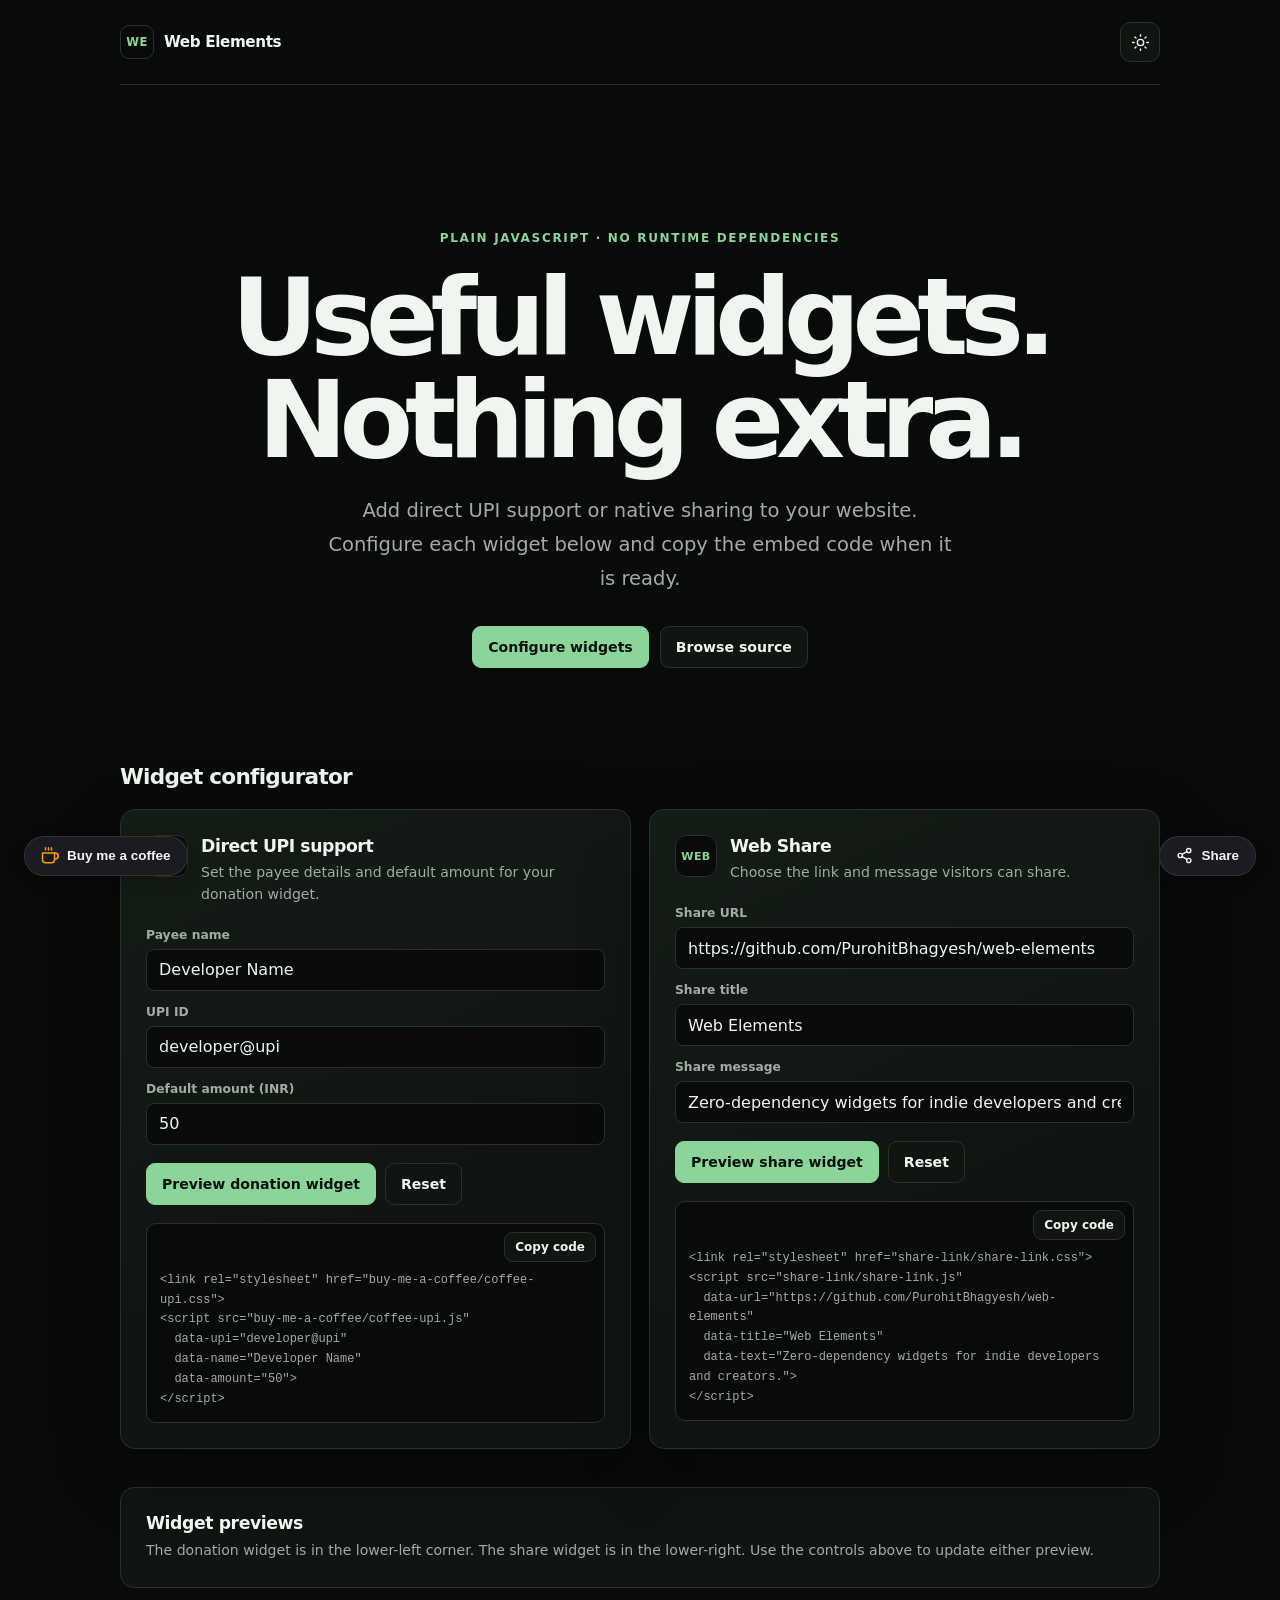
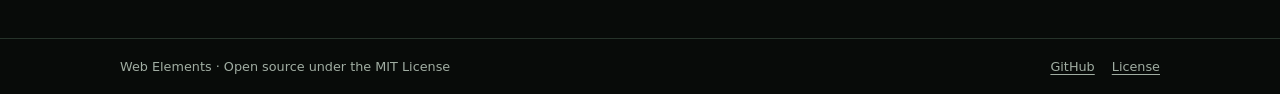
==== commit b981b150: "Refine demo page with green and black palette, icon theme toggle, and polished layout" ====
--- a/index.html
+++ b/index.html
@@ -3,153 +3,159 @@
 <head>
   <meta charset="UTF-8">
   <meta name="viewport" content="width=device-width, initial-scale=1">
-  <meta name="theme-color" content="#0b1020">
-  <meta name="description" content="Zero-dependency floating widgets for direct UPI donations and native Web Share dialogs, built for indie developers and creators.">
-  <title>Web Elements — Lightweight widgets for your website</title>
+  <meta name="theme-color" content="#080b09">
+  <meta name="description" content="Two zero-dependency website widgets: direct UPI support and native Web Share.">
+  <title>Web Elements — UPI support and Web Share widgets</title>
   <link rel="stylesheet" href="buy-me-a-coffee/coffee-upi.css">
   <link rel="stylesheet" href="share-link/share-link.css">
   <style>
     :root {
       color-scheme: dark;
-      --page: #0b1020;
-      --surface: #111827;
-      --surface-raised: #172033;
-      --border: rgba(148, 163, 184, .18);
-      --text: #f1f5f9;
-      --muted: #9aa8bd;
-      --green: #34d399;
-      --blue: #60a5fa;
+      --page: #080b09;
+      --surface: #101512;
+      --surface-raised: #141c16;
+      --border: #26332a;
+      --text: #f0f5f0;
+      --muted: #a0ada2;
+      --accent: #8bd49a;
+      --accent-strong: #a5e8b1;
+      --focus: rgba(139, 212, 154, .22);
       --shadow: 0 24px 70px rgba(0, 0, 0, .28);
       --font: Inter, ui-sans-serif, system-ui, -apple-system, BlinkMacSystemFont, "Segoe UI", sans-serif;
     }
     [data-theme="light"] {
       color-scheme: light;
-      --page: #f4f7fb;
+      --page: #f2f6f1;
       --surface: #fff;
-      --surface-raised: #f8fafc;
-      --border: rgba(30, 41, 59, .14);
-      --text: #152033;
-      --muted: #5d6b80;
-      --green: #087f5b;
-      --blue: #2563eb;
-      --shadow: 0 20px 55px rgba(30, 41, 59, .08);
+      --surface-raised: #f8fbf7;
+      --border: #d7e2d7;
+      --text: #111a13;
+      --muted: #526357;
+      --accent: #176b3a;
+      --accent-strong: #12582f;
+      --focus: rgba(23, 107, 58, .14);
+      --shadow: 0 20px 55px rgba(19, 49, 28, .08);
     }
     * { box-sizing: border-box; }
+    html { scroll-behavior: smooth; }
     body {
       margin: 0;
       min-width: 320px;
       min-height: 100vh;
-      padding: 32px 20px 120px;
-      background: radial-gradient(ellipse at 50% -20%, rgba(59, 130, 246, .14), transparent 55%), var(--page);
+      display: flex;
+      flex-direction: column;
+      background: var(--page);
       color: var(--text);
       font-family: var(--font);
-      transition: background-color .2s ease, color .2s ease;
+      transition: background-color .18s ease, color .18s ease;
     }
     button, input { font: inherit; }
-    .container { width: min(100%, 980px); margin: 0 auto; }
-    .topbar { display: flex; justify-content: space-between; align-items: center; gap: 16px; margin-bottom: 64px; }
-    .brand { display: inline-flex; align-items: center; gap: 10px; color: var(--text); font-weight: 750; letter-spacing: -.025em; text-decoration: none; }
-    .brand-mark { display: grid; width: 34px; height: 34px; place-items: center; border: 1px solid var(--border); border-radius: 10px; background: var(--surface); color: var(--blue); font-size: 15px; }
-    .theme-button, .button { min-height: 40px; padding: 9px 14px; border: 1px solid var(--border); border-radius: 9px; background: var(--surface); color: var(--text); font-weight: 650; cursor: pointer; transition: border-color .16s ease, transform .16s ease, background .16s ease; }
-    .theme-button:hover, .button:hover { border-color: var(--blue); transform: translateY(-1px); }
-    .hero { max-width: 730px; margin: 0 auto 54px; text-align: center; }
-    .eyebrow { color: var(--blue); font-size: .76rem; font-weight: 750; letter-spacing: .13em; text-transform: uppercase; }
-    h1 { margin: 14px 0; font-size: clamp(2.4rem, 7vw, 4.5rem); line-height: 1.03; letter-spacing: -.065em; }
-    .hero-copy { max-width: 640px; margin: 0 auto; color: var(--muted); font-size: clamp(1rem, 2vw, 1.15rem); line-height: 1.7; }
-    .hero-actions { display: flex; justify-content: center; flex-wrap: wrap; gap: 12px; margin-top: 26px; }
-    .button-primary { border-color: var(--blue); background: var(--blue); color: #07111f; text-decoration: none; }
-    .button-primary:hover { background: #93c5fd; }
-    .section-heading { margin: 0 0 18px; font-size: 1.35rem; letter-spacing: -.03em; }
+    a { color: inherit; }
+    .container { width: min(100% - 40px, 1040px); margin-inline: auto; }
+    .topbar { display: flex; justify-content: space-between; align-items: center; padding-block: 22px; border-bottom: 1px solid var(--border); }
+    .brand { display: inline-flex; align-items: center; gap: 10px; text-decoration: none; font-size: .95rem; font-weight: 750; letter-spacing: -.025em; }
+    .brand-mark { display: grid; width: 34px; height: 34px; place-items: center; border: 1px solid var(--border); border-radius: 9px; color: var(--accent); font-size: .72rem; font-weight: 800; letter-spacing: .03em; }
+    .theme-button { display: grid; width: 40px; height: 40px; place-items: center; border: 1px solid var(--border); border-radius: 10px; background: var(--surface); color: var(--text); cursor: pointer; transition: border-color .16s ease, background .16s ease; }
+    .theme-button:hover { border-color: var(--accent); background: var(--surface-raised); }
+    .theme-button:focus-visible, .button:focus-visible, input:focus-visible, a:focus-visible { outline: 3px solid var(--focus); outline-offset: 2px; }
+    .theme-button svg { width: 19px; height: 19px; }
+    .hero { max-width: 850px; margin: 0 auto; padding: clamp(76px, 12vw, 142px) 0 clamp(58px, 9vw, 96px); text-align: center; }
+    .eyebrow { color: var(--accent); font-size: .75rem; font-weight: 750; letter-spacing: .14em; text-transform: uppercase; }
+    h1 { margin: 20px 0 22px; font-size: clamp(3.2rem, 9vw, 6.7rem); line-height: .96; letter-spacing: -.075em; font-weight: 760; }
+    .hero-copy { max-width: 630px; margin: auto; color: var(--muted); font-size: clamp(1.05rem, 2.2vw, 1.22rem); line-height: 1.75; }
+    .hero-actions { display: flex; justify-content: center; flex-wrap: wrap; gap: 11px; margin-top: 30px; }
+    .button { display: inline-flex; min-height: 42px; align-items: center; justify-content: center; padding: 10px 15px; border: 1px solid var(--border); border-radius: 9px; background: var(--surface); color: var(--text); font-size: .88rem; font-weight: 650; text-decoration: none; cursor: pointer; transition: border-color .16s ease, transform .16s ease, background .16s ease; }
+    .button:hover { border-color: var(--accent); transform: translateY(-1px); }
+    .button-primary { border-color: var(--accent); background: var(--accent); color: #07100a; }
+    [data-theme="light"] .button-primary { color: #fff; }
+    .button-primary:hover { border-color: var(--accent-strong); background: var(--accent-strong); }
+    .section-heading { margin: 0 0 20px; font-size: 1.35rem; letter-spacing: -.035em; }
     .widgets { display: grid; grid-template-columns: repeat(2, minmax(0, 1fr)); gap: 18px; }
-    .card { min-width: 0; padding: 24px; border: 1px solid var(--border); border-radius: 18px; background: linear-gradient(160deg, var(--surface-raised), var(--surface) 54%); box-shadow: var(--shadow); }
+    .card { min-width: 0; padding: 25px; border: 1px solid var(--border); border-radius: 15px; background: linear-gradient(155deg, var(--surface-raised), var(--surface) 58%); box-shadow: var(--shadow); }
     .card-heading { display: flex; align-items: flex-start; gap: 13px; margin-bottom: 22px; }
-    .card-icon { display: grid; width: 42px; height: 42px; flex: 0 0 42px; place-items: center; border: 1px solid var(--border); border-radius: 12px; background: var(--surface); color: var(--green); font-size: .83rem; font-weight: 800; }
-    .card-share .card-icon { color: var(--blue); }
-    h3 { margin: 1px 0 6px; font-size: 1.08rem; letter-spacing: -.025em; }
-    .card-description, .hint { margin: 0; color: var(--muted); font-size: .88rem; line-height: 1.55; }
+    .card-icon { display: grid; width: 42px; height: 42px; flex: 0 0 42px; place-items: center; border: 1px solid var(--border); border-radius: 11px; background: var(--page); color: var(--accent); font-size: .69rem; font-weight: 800; letter-spacing: .04em; }
+    h2 { margin: 1px 0 6px; font-size: 1.08rem; letter-spacing: -.025em; }
+    .card-description, .preview-copy { margin: 0; color: var(--muted); font-size: .88rem; line-height: 1.55; }
     .fields { display: grid; gap: 14px; }
     .field { display: grid; gap: 7px; }
     .field label { color: var(--muted); font-size: .77rem; font-weight: 700; }
-    .field input { width: 100%; min-height: 42px; padding: 10px 12px; border: 1px solid var(--border); border-radius: 9px; outline: none; background: var(--page); color: var(--text); }
-    .field input:focus { border-color: var(--blue); box-shadow: 0 0 0 3px rgba(96, 165, 250, .15); }
+    .field input { width: 100%; min-height: 42px; padding: 10px 12px; border: 1px solid var(--border); border-radius: 8px; background: var(--page); color: var(--text); }
+    .field input:focus { border-color: var(--accent); outline: 3px solid var(--focus); }
     .actions { display: flex; flex-wrap: wrap; gap: 9px; margin-top: 18px; }
-    .actions .button-primary { background: var(--green); border-color: var(--green); color: #062116; }
-    .card-share .actions .button-primary { background: var(--blue); border-color: var(--blue); color: #07111f; }
-    .snippet { position: relative; margin-top: 18px; padding: 48px 14px 14px; border: 1px solid var(--border); border-radius: 11px; background: var(--page); }
-    .snippet pre { min-height: 76px; margin: 0; overflow-x: auto; color: var(--muted); font: .76rem/1.65 ui-monospace, SFMono-Regular, Menlo, Consolas, monospace; white-space: pre-wrap; overflow-wrap: anywhere; }
-    .snippet .copy-button { position: absolute; top: 9px; right: 9px; min-height: 30px; padding: 5px 10px; font-size: .76rem; }
-    .try-section { margin: 44px 0 0; padding: 26px; border: 1px solid var(--border); border-radius: 16px; background: var(--surface); text-align: center; }
-    .try-section h2 { margin: 0 0 8px; font-size: 1.18rem; }
-    .try-section p { margin: 0; color: var(--muted); font-size: .9rem; line-height: 1.6; }
-    .footer { margin-top: 28px; color: var(--muted); font-size: .8rem; text-align: center; }
-    .footer a { color: var(--muted); text-underline-offset: 3px; }
-    @media (max-width: 720px) { .topbar { margin-bottom: 46px; } .widgets { grid-template-columns: 1fr; } }
-    @media (max-width: 480px) { body { padding: 20px 14px 105px; } .topbar { margin-bottom: 40px; } .card { padding: 19px; } .try-section { padding: 22px 18px; } }
-    @media (prefers-reduced-motion: reduce) { *, *::before, *::after { scroll-behavior: auto !important; transition-duration: .01ms !important; animation-duration: .01ms !important; } }
+    .actions .button-primary { border-color: var(--accent); background: var(--accent); color: #07100a; }
+    [data-theme="light"] .actions .button-primary { color: #fff; }
+    .snippet { position: relative; margin-top: 18px; padding: 47px 13px 13px; border: 1px solid var(--border); border-radius: 10px; background: var(--page); }
+    .snippet pre { min-height: 76px; margin: 0; overflow-x: auto; color: var(--muted); font: .75rem/1.65 ui-monospace, SFMono-Regular, Menlo, Consolas, monospace; white-space: pre-wrap; overflow-wrap: anywhere; }
+    .snippet .copy-button { position: absolute; top: 8px; right: 8px; min-height: 30px; padding: 5px 10px; font-size: .75rem; }
+    .preview { margin: 38px 0 50px; padding: 25px; border: 1px solid var(--border); border-radius: 14px; background: var(--surface); }
+    .preview h2 { margin: 0 0 7px; }
+    .footer { margin-top: auto; border-top: 1px solid var(--border); color: var(--muted); font-size: .8rem; }
+    .footer-inner { display: flex; justify-content: space-between; align-items: center; gap: 12px; padding-block: 20px; }
+    .footer p { margin: 0; }
+    .footer-links { display: flex; gap: 17px; }
+    .footer a { text-underline-offset: 3px; }
+    .footer a:hover { color: var(--text); }
+    @media (max-width: 720px) { .widgets { grid-template-columns: 1fr; } .hero { padding-top: 82px; } }
+    @media (max-width: 520px) { .container { width: min(100% - 28px, 1040px); } .hero { padding: 76px 0 56px; } .card { padding: 19px; } .preview { padding: 20px; } .footer-inner { align-items: flex-start; flex-direction: column; } }
+    @media (prefers-reduced-motion: reduce) { html { scroll-behavior: auto; } *, *::before, *::after { transition-duration: .01ms !important; animation-duration: .01ms !important; } }
   </style>
 </head>
 <body>
-  <main class="container">
+  <div class="container">
     <nav class="topbar" aria-label="Main navigation">
       <a class="brand" href="#top" aria-label="Web Elements home"><span class="brand-mark" aria-hidden="true">WE</span><span>Web Elements</span></a>
-      <button class="theme-button" id="themeToggle" type="button" aria-pressed="false">Switch to light mode</button>
+      <button class="theme-button" id="themeToggle" type="button" aria-label="Switch to light theme" title="Switch to light theme" aria-pressed="false"></button>
     </nav>
 
     <header class="hero" id="top">
-      <span class="eyebrow">Lightweight widgets for the open web</span>
-      <h1>Small tools.<br>More meaningful interactions.</h1>
-      <p class="hero-copy">Add direct UPI support and native sharing to your website with two floating widgets. No framework or third-party runtime dependencies required.</p>
+      <span class="eyebrow">Plain JavaScript · No runtime dependencies</span>
+      <h1>Useful widgets.<br>Nothing extra.</h1>
+      <p class="hero-copy">Add direct UPI support or native sharing to your website. Configure each widget below and copy the embed code when it is ready.</p>
       <div class="hero-actions">
-        <a class="button button-primary" href="#configurator">Try the configurator</a>
-        <a class="button" href="https://github.com/PurohitBhagyesh/web-elements" target="_blank" rel="noopener noreferrer">View source on GitHub</a>
+        <a class="button button-primary" href="#configurator">Configure widgets</a>
+        <a class="button" href="https://github.com/PurohitBhagyesh/web-elements" target="_blank" rel="noopener noreferrer">Browse source</a>
       </div>
     </header>
 
-    <section id="configurator" aria-labelledby="configurator-title">
-      <h2 class="section-heading" id="configurator-title">Configure the demo widgets</h2>
+    <main id="configurator">
+      <h2 class="section-heading">Widget configurator</h2>
       <div class="widgets">
         <article class="card">
-          <div class="card-heading">
-            <span class="card-icon" aria-hidden="true">UPI</span>
-            <div><h3>Direct UPI support</h3><p class="card-description">Configure the payee details and default amount.</p></div>
-          </div>
+          <div class="card-heading"><span class="card-icon" aria-hidden="true">UPI</span><div><h2>Direct UPI support</h2><p class="card-description">Set the payee details and default amount for your donation widget.</p></div></div>
           <div class="fields">
             <div class="field"><label for="payeeName">Payee name</label><input id="payeeName" type="text" value="Developer Name" autocomplete="name"></div>
             <div class="field"><label for="upiId">UPI ID</label><input id="upiId" type="text" value="developer@upi" autocomplete="off"></div>
             <div class="field"><label for="amount">Default amount (INR)</label><input id="amount" type="number" min="1" max="100000" step="1" value="50" inputmode="numeric"></div>
           </div>
-          <div class="actions">
-            <button class="button button-primary" id="openCoffee" type="button">Open donation widget</button>
-            <button class="button" id="resetCoffee" type="button">Reset</button>
-          </div>
+          <div class="actions"><button class="button button-primary" id="openCoffee" type="button">Preview donation widget</button><button class="button" id="resetCoffee" type="button">Reset</button></div>
           <div class="snippet"><button class="button copy-button" id="copyCoffee" type="button">Copy code</button><pre id="coffeeSnippet" aria-label="UPI widget embed code"></pre></div>
         </article>
 
-        <article class="card card-share">
-          <div class="card-heading">
-            <span class="card-icon" aria-hidden="true">SHARE</span>
-            <div><h3>Native Web Share</h3><p class="card-description">Set the URL and message visitors can share.</p></div>
-          </div>
+        <article class="card">
+          <div class="card-heading"><span class="card-icon" aria-hidden="true">WEB</span><div><h2>Web Share</h2><p class="card-description">Choose the link and message visitors can share.</p></div></div>
           <div class="fields">
             <div class="field"><label for="shareUrl">Share URL</label><input id="shareUrl" type="url" value="https://github.com/PurohitBhagyesh/web-elements" autocomplete="url"></div>
             <div class="field"><label for="shareTitle">Share title</label><input id="shareTitle" type="text" value="Web Elements" autocomplete="off"></div>
             <div class="field"><label for="shareText">Share message</label><input id="shareText" type="text" value="Zero-dependency widgets for indie developers and creators." autocomplete="off"></div>
           </div>
-          <div class="actions">
-            <button class="button button-primary" id="openShare" type="button">Open share widget</button>
-            <button class="button" id="resetShare" type="button">Reset</button>
-          </div>
+          <div class="actions"><button class="button button-primary" id="openShare" type="button">Preview share widget</button><button class="button" id="resetShare" type="button">Reset</button></div>
           <div class="snippet"><button class="button copy-button" id="copyShare" type="button">Copy code</button><pre id="shareSnippet" aria-label="Share widget embed code"></pre></div>
         </article>
       </div>
-    </section>
-
-    <section class="try-section" aria-labelledby="try-title">
-      <h2 id="try-title">Preview the floating widgets</h2>
-      <p>The donation widget appears in the lower-left corner and the share widget in the lower-right. Use the controls above to update them.</p>
-    </section>
-    <footer class="footer">Open source under the MIT License · <a href="https://github.com/PurohitBhagyesh/web-elements" target="_blank" rel="noopener noreferrer">GitHub repository</a></footer>
-  </main>
+
+      <section class="preview" aria-labelledby="preview-title">
+        <h2 id="preview-title">Widget previews</h2>
+        <p class="preview-copy">The donation widget is in the lower-left corner. The share widget is in the lower-right. Use the controls above to update either preview.</p>
+      </section>
+    </main>
+  </div>
+
+  <footer class="footer">
+    <div class="container footer-inner">
+      <p>Web Elements · Open source under the MIT License</p>
+      <div class="footer-links"><a href="https://github.com/PurohitBhagyesh/web-elements" target="_blank" rel="noopener noreferrer">GitHub</a><a href="https://github.com/PurohitBhagyesh/web-elements/blob/main/LICENSE" target="_blank" rel="noopener noreferrer">License</a></div>
+    </div>
+  </footer>
 
   <script src="buy-me-a-coffee/coffee-upi.js"></script>
   <script src="share-link/share-link.js"></script>
@@ -172,6 +178,8 @@
       });
       const share = ShareLink.init({ ...shareDefaults, position: 'bottom-right' });
       const scriptEnd = '<' + '/script>';
+      const sunIcon = '<svg viewBox="0 0 24 24" fill="none" stroke="currentColor" stroke-width="1.7" stroke-linecap="round" aria-hidden="true"><circle cx="12" cy="12" r="4"/><path d="M12 2v2m0 16v2M4.93 4.93l1.42 1.42m11.3 11.3 1.42 1.42M2 12h2m16 0h2M4.93 19.07l1.42-1.42m11.3-11.3 1.42-1.42"/></svg>';
+      const moonIcon = '<svg viewBox="0 0 24 24" fill="none" stroke="currentColor" stroke-width="1.7" stroke-linecap="round" stroke-linejoin="round" aria-hidden="true"><path d="M20.2 15.4A8.5 8.5 0 0 1 8.6 3.8 8.5 8.5 0 1 0 20.2 15.4Z"/></svg>';
 
       const escapeAttribute = (value) => String(value)
         .replace(/&/g, '&amp;')
@@ -210,7 +218,7 @@
       };
 
       const copyText = async (text, button) => {
-        const label = button.textContent;
+        const originalLabel = button.textContent;
         try {
           if (navigator.clipboard && window.isSecureContext) {
             await navigator.clipboard.writeText(text);
@@ -230,7 +238,7 @@
         } catch (error) {
           button.textContent = 'Copy unavailable';
         }
-        window.setTimeout(() => { button.textContent = label; }, 1800);
+        window.setTimeout(() => { button.textContent = originalLabel; }, 1800);
       };
 
       ['payeeName', 'upiId', 'amount'].forEach((id) => get(id).addEventListener('input', updateCoffee));
@@ -239,7 +247,6 @@
       get('openShare').addEventListener('click', () => share.open());
       get('copyCoffee').addEventListener('click', (event) => copyText(get('coffeeSnippet').textContent, event.currentTarget));
       get('copyShare').addEventListener('click', (event) => copyText(get('shareSnippet').textContent, event.currentTarget));
-
       get('resetCoffee').addEventListener('click', () => {
         get('payeeName').value = coffeeDefaults.name;
         get('upiId').value = coffeeDefaults.upi;
@@ -252,13 +259,22 @@
         get('shareText').value = shareDefaults.text;
         updateShare();
       });
-      get('themeToggle').addEventListener('click', (event) => {
-        const isLight = document.documentElement.dataset.theme !== 'light';
-        document.documentElement.dataset.theme = isLight ? 'light' : 'dark';
-        event.currentTarget.textContent = isLight ? 'Switch to dark mode' : 'Switch to light mode';
-        event.currentTarget.setAttribute('aria-pressed', String(isLight));
-      });
-
+
+      const themeButton = get('themeToggle');
+      const updateThemeButton = () => {
+        const light = document.documentElement.dataset.theme === 'light';
+        themeButton.innerHTML = light ? moonIcon : sunIcon;
+        const label = light ? 'Switch to dark theme' : 'Switch to light theme';
+        themeButton.setAttribute('aria-label', label);
+        themeButton.setAttribute('title', label);
+        themeButton.setAttribute('aria-pressed', String(light));
+      };
+      themeButton.addEventListener('click', () => {
+        document.documentElement.dataset.theme = document.documentElement.dataset.theme === 'light' ? 'dark' : 'light';
+        updateThemeButton();
+      });
+
+      updateThemeButton();
       updateCoffee();
       updateShare();
     })();
